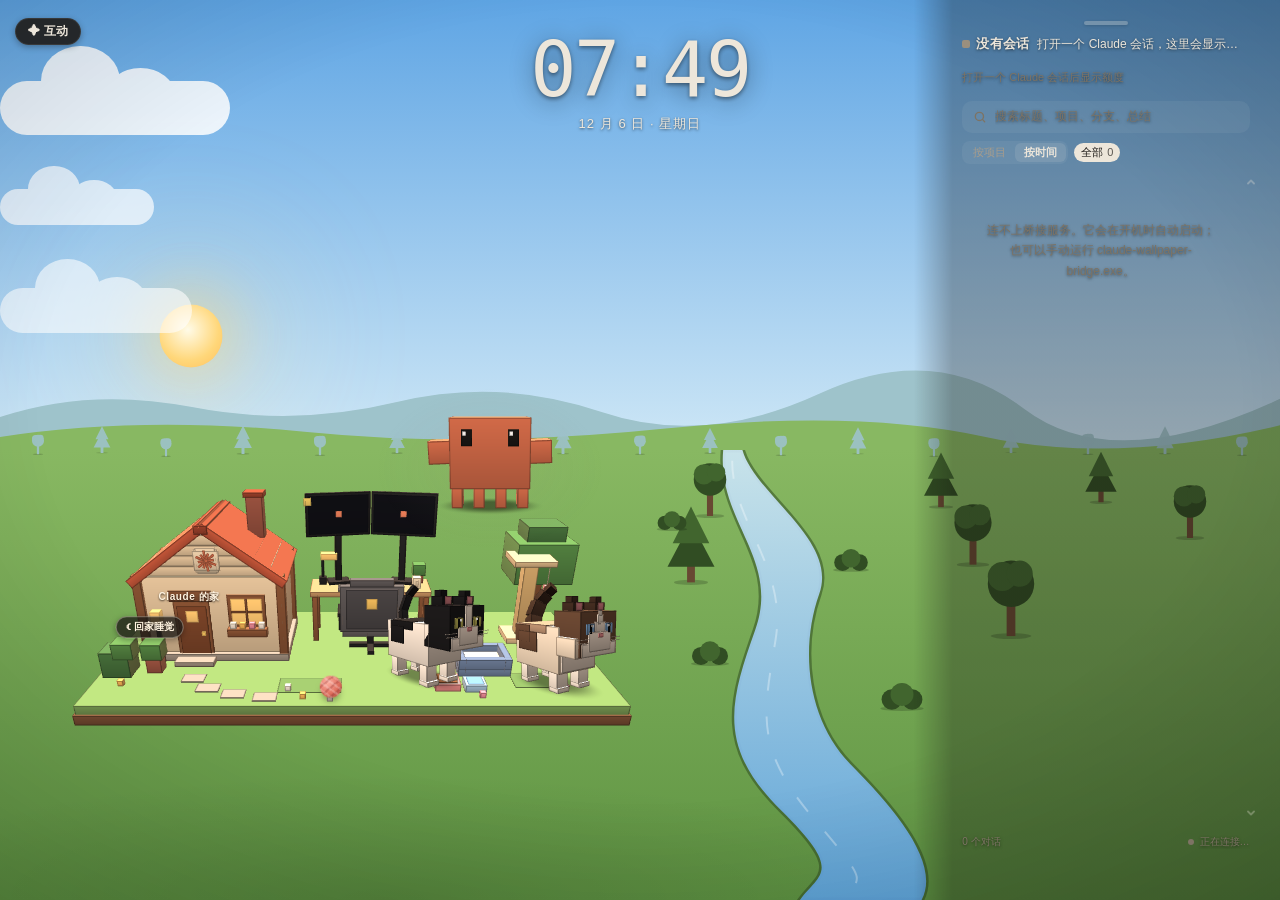
==== wallpaper/index.html @ cd29a833 "Wallpaper Engine Claude 伙伴：首次发布 壁纸、桥接服务和 Claude Code 插件。  Co-Authored-By: Claude Opus 5.5 <noreply@a" ====
<!doctype html>
<html lang="zh-CN">
<head>
<meta charset="utf-8">
<meta name="viewport" content="width=device-width,initial-scale=1">
<meta http-equiv="Content-Security-Policy" content="object-src 'none'; frame-src file: 'self' http://127.0.0.1:47321; child-src file: 'self' http://127.0.0.1:47321; base-uri 'none'; form-action 'none'; img-src data: blob: file: http://127.0.0.1:47321; font-src 'none'; media-src 'none'; connect-src http://127.0.0.1:47321">
<title>Claude 桌面伙伴</title>
<script src="bridge-token.js"></script>
<style>
:root {
  --bg: #12100e;
  --bg2: #1d1915;
  --panel: rgba(237, 230, 218, 0.045);
  --panel-hi: rgba(237, 230, 218, 0.08);
  --line: rgba(237, 230, 218, 0.09);
  --text: #ede6da;
  --muted: #9a8f7e;
  --dim: #645c51;
  --orange: #d97757;
  --green: #7bc67b;
  --blue: #6fa8dc;
  --gold: #f0b37e;
  --red: #e58a8a;
  --accent: var(--muted);
  --scale: 1;
  --petw: calc(min(15vw, 30vh) * var(--scale));
  --catw: calc(var(--petw) * 0.8);
  --side: clamp(300px, 24vw, 460px);
  --mono: "Cascadia Mono", "Consolas", monospace;
  /* 天色：由脚本按钟点改写 */
  --horizon: 50%;
  --sky1: #5fa5e4; --sky2: #cde7f6;
  --g1: #5f9443; --g2: #88b862;
  --hill: #9ec3cb; --cloud: #ffffff;
  --stars: 0; --vig: 0.2;
}
* { box-sizing: border-box; margin: 0; padding: 0; }
html, body { width: 100%; height: 100%; overflow: hidden; }
body {
  background: var(--bg);
  color: var(--text);
  font-family: "MiSans", "HarmonyOS Sans SC", "Microsoft YaHei UI", "Microsoft YaHei", "Segoe UI", sans-serif;
  user-select: none;
  cursor: default;
  -webkit-font-smoothing: antialiased;
}
button { font-family: inherit; }
/* 四周压暗一点，视线自然落到中间和侧栏 */
body::after {
  content: "";
  position: fixed; inset: 0;
  background: radial-gradient(ellipse 85% 80% at 50% 45%, transparent 55%, rgba(0, 0, 0, var(--vig)));
  pointer-events: none;
  z-index: 0;
}
.side { z-index: 1; }

/* 会话状态决定主色（状态面板的小方块、玩偶背后的光） */
body[data-phase="working"], body[data-phase="thinking"] { --accent: var(--orange); }
body[data-phase="asking"] { --accent: var(--gold); }
body[data-phase="done"], body[data-phase="greet"] { --accent: var(--green); }
body[data-phase="error"] { --accent: var(--red); }
body[data-phase="peeking"] { --accent: var(--blue); }

.paused *, .paused { animation-play-state: paused !important; }

/* ---- 玩偶活动的场地：整个屏幕（底部给任务栏留点位置），盖在右侧栏上面 ---- */
.field {
  position: absolute;
  left: 1vw; right: 1vw; top: 1.5vh; bottom: 6vh;
  pointer-events: none;
  z-index: 5;
}

/* 气泡、玩偶、背后的光一起走；位置只用 transform，交给 GPU 合成。
   只有玩偶身体那一块接鼠标，气泡和画布的空白处不挡住下面的卡片和按钮 */
/* 气泡浮在头顶、不占布局：台词长短不会把身子挤歪（坐椅子、走到某个点时位置才对得上） */
.buddy {
  position: absolute; left: 0; top: 0;
  width: var(--petw);
  will-change: transform;
  pointer-events: none;
}
.glow {
  position: absolute; left: 50%; top: 58%;
  width: 170%; height: 120%;
  transform: translate(-50%, -50%);
  background: radial-gradient(ellipse 50% 50% at 50% 50%, var(--accent), transparent 70%);
  opacity: 0.08;
  pointer-events: none;
  transition: opacity 0.6s;
  z-index: -1;
}
body[data-phase="asking"] .glow { animation: breathe 2.4s steps(6, end) infinite; }
@keyframes breathe { 0%, 100% { opacity: 0.08; } 50% { opacity: 0.22; } }
.buddy.visiting .glow { opacity: 0 !important; animation: none; }

.bubble {
  position: absolute;
  left: -40vw; right: -40vw; margin: 0 auto;
  width: max-content;
  bottom: 76%;
  z-index: 2;
  max-width: min(30vw, 560px);
  padding: 0.8vh 1.2vw;
  border: 1px solid rgba(237, 230, 218, 0.13);
  border-radius: 13px;
  background: linear-gradient(180deg, #332d28, #26221f);
  box-shadow: 0 6px 18px rgba(0, 0, 0, 0.38), inset 0 1px 0 rgba(255, 255, 255, 0.07);
  font-size: clamp(14px, 1.1vw, 24px);
  font-weight: 500;
  line-height: 1.45;
  text-align: center;
  white-space: nowrap;
  overflow: visible;
  text-overflow: ellipsis;
  transition: opacity 0.25s;
}
.bubble span { display: block; overflow: hidden; text-overflow: ellipsis; }
.bubble::after {
  content: "";
  position: absolute;
  left: 50%; bottom: -7px;
  width: 12px; height: 12px;
  margin-left: -6px;
  background: #26221f;
  border-right: 1px solid rgba(237, 230, 218, 0.13);
  border-bottom: 1px solid rgba(237, 230, 218, 0.13);
  transform: rotate(45deg);
}
.bubble.is-empty { opacity: 0; }
/* 坐在电脑前：气泡挪到右上方，不挡显示器，小尾巴指回它 */
body.at-desk .buddy > .bubble { left: calc(var(--petw) * 0.55); right: auto; margin: 0; bottom: 70%; }
body.at-desk .buddy > .bubble::after { left: 14%; }
/* 换台词时轻轻弹一下（一次性） */
.bubble.pop { animation: pop 0.24s ease-out; }
@keyframes pop { 0% { transform: scale(0.9); } 70% { transform: scale(1.03); } 100% { transform: scale(1); } }

.pet-wrap { position: relative; width: var(--petw); height: var(--petw); }
.pet { display: block; width: 100%; height: 100%; }
.pet img { width: 100%; height: 100%; object-fit: contain; }
/* 真正接鼠标的只有身体这一块 */
.hit {
  position: absolute; left: 23%; right: 23%; top: 30%; bottom: 14%;
  cursor: grab;
  pointer-events: auto;
}
.buddy.is-dragging .hit { cursor: grabbing; }
.fx {
  position: absolute;
  pointer-events: none;
  animation: floatUp 1.3s ease-out forwards;
}
.heart { width: 1.2vw; height: 1.2vw; min-width: 14px; min-height: 14px; }
.note { font-size: clamp(16px, 1.4vw, 28px); color: var(--gold); font-weight: 700; font-family: "Segoe UI Symbol", sans-serif; }
@keyframes floatUp { 0% { opacity: 0; transform: translate(0, 0) scale(0.6); } 20% { opacity: 1; } 100% { opacity: 0; transform: translate(1vw, -9vh) scale(1.1); } }
/* 晕的时候头顶转圈的小星星 */
.star {
  position: absolute; left: 44%; top: 30%;
  width: 0; height: 0;
  pointer-events: none;
  animation: orbit 1.6s linear forwards;
}
.star::before {
  content: "✦";
  position: absolute; left: 2.6vw; top: -0.8vw;
  font-size: clamp(14px, 1.2vw, 24px);
  color: var(--gold);
}
@keyframes orbit { 0% { transform: rotate(0) scaleY(0.4); opacity: 1; } 85% { opacity: 1; } 100% { transform: rotate(720deg) scaleY(0.4); opacity: 0; } }
/* 等你回复时头顶的问号、睡觉时的 Z */
.mark {
  position: absolute; left: 72%; top: 24%;
  font-size: clamp(28px, 2.6vw, 56px);
  text-shadow: 0 3px 10px rgba(0, 0, 0, 0.45);
  font-weight: 800;
  color: var(--gold);
  pointer-events: none;
  animation: markBob 1.2s steps(4, end) infinite alternate;
}
.mark.zz { color: var(--blue); font-size: clamp(16px, 1.4vw, 30px); }
@keyframes markBob { from { transform: translateY(0); } to { transform: translateY(-30%); } }

/* ---- 天空和草地：上半是天，下半是草地，中间一道远山 ---- */
.sky {
  position: fixed; inset: 0;
  z-index: 0;
  overflow: hidden;
  pointer-events: none;
  background: linear-gradient(180deg, var(--sky1) 0%, var(--sky2) var(--horizon));
}
.stars {
  position: absolute; left: 0; right: 0; top: 0; height: var(--horizon);
  opacity: var(--stars);
  background:
    radial-gradient(circle at 20% 30%, #fff 0.8px, transparent 1.6px) 0 0 / 137px 89px,
    radial-gradient(circle at 70% 60%, rgba(255, 255, 255, 0.8) 0.7px, transparent 1.4px) 0 0 / 211px 127px,
    radial-gradient(circle at 40% 80%, rgba(255, 244, 214, 0.9) 1px, transparent 1.9px) 0 0 / 293px 173px;
  -webkit-mask-image: linear-gradient(180deg, #000 40%, transparent);
  mask-image: linear-gradient(180deg, #000 40%, transparent);
}
.orb { position: absolute; left: 0; top: 0; width: 7vh; height: 7vh; border-radius: 50%; }
.orb[hidden] { display: none; }
.sun {
  background: radial-gradient(circle at 45% 40%, #fffbe8, #ffd77a 60%, #ffbf5a);
  box-shadow: 0 0 6vh 2vh rgba(255, 214, 120, 0.4), 0 0 16vh 6vh rgba(255, 230, 170, 0.22);
}
.moon {
  width: 5.5vh; height: 5.5vh;
  background: radial-gradient(circle at 40% 38%, #fbf8ee, #e4dfcc 70%);
  box-shadow: 0 0 5vh 1.5vh rgba(220, 225, 255, 0.18);
}
.moon::after {
  content: "";
  position: absolute; left: 22%; top: 30%;
  width: 22%; height: 22%;
  border-radius: 50%;
  background: rgba(170, 165, 150, 0.35);
  box-shadow: 1.6vh 1.2vh 0 -0.2vh rgba(170, 165, 150, 0.3);
}
/* 云：每秒挪两格的 steps 动画，慢慢飘过去 */
.cloud {
  position: absolute; left: 0;
  width: 18vw; height: 6vh;
  border-radius: 99px;
  background: var(--cloud);
  opacity: 0.85;
  animation: cloudDrift 480s steps(960) infinite;
  will-change: transform;
}
.cloud::before, .cloud::after {
  content: "";
  position: absolute;
  border-radius: 50%;
  background: inherit;
}
.cloud::before { left: 18%; bottom: 35%; width: 34%; height: 130%; }
.cloud::after { left: 46%; bottom: 25%; width: 30%; height: 100%; }
.cloud.c1 { top: 9%; }
.cloud.c2 { top: 21%; width: 12vw; height: 4vh; opacity: 0.7; animation-duration: 620s; animation-timing-function: steps(1240); animation-delay: -260s; }
.cloud.c3 { top: 32%; width: 15vw; height: 5vh; opacity: 0.6; animation-duration: 540s; animation-timing-function: steps(1080); animation-delay: -400s; }
@keyframes cloudDrift { from { transform: translateX(-22vw); } to { transform: translateX(104vw); } }
.hills { position: absolute; left: 0; width: 100%; top: calc(var(--horizon) - 9vh); height: 9.2vh; display: block; }
.hills .far { fill: var(--hill); }
.hills .near { fill: var(--g2); }
.ground {
  position: absolute; left: 0; right: 0; top: var(--horizon); bottom: 0;
  background:
    radial-gradient(ellipse 60% 40% at 30% 100%, rgba(0, 0, 0, 0.12), transparent 70%),
    linear-gradient(180deg, var(--g2), var(--g1));
}

/* 小河和树：都是静态的，只跟着天色换颜色 */
.river { position: absolute; left: 0; top: var(--horizon); width: 100%; height: calc(100% - var(--horizon)); display: block; }
.river .water { fill: url(#riverGrad); opacity: 0.92; }
.river .bank { fill: none; stroke: var(--tree2); stroke-width: 5; opacity: 0.55; vector-effect: non-scaling-stroke; }
.river .shine { fill: none; stroke: rgba(255, 255, 255, 0.32); stroke-width: 2; stroke-dasharray: 18 26; vector-effect: non-scaling-stroke; }
.trees { position: absolute; inset: 0; }
.tree { position: absolute; transform: translate(-50%, -100%); }
.tree svg { display: block; width: 100%; height: 100%; }
.tree .t1 { fill: var(--tree); }
.tree .t2 { fill: var(--tree2); }
.tree .tk { fill: var(--trunk); }
.tree.far .t1, .tree.far .t2 { fill: var(--hill); }
.tree.far .tk { fill: var(--hill); }
.tree.far { opacity: 0.9; }

/* ---- 小岛：左下角的静态场景，垫在玩偶下面 ---- */
.home {
  position: absolute;
  left: 1.5vw; bottom: 4vh;
  width: min(52vw, 110vh);
  aspect-ratio: 2 / 1.25;
  z-index: 2;
  pointer-events: none;
}
.home canvas { display: block; width: 100%; height: 100%; }
/* 电竞椅的椅背：单独一层盖在玩偶上面，坐上去时才显示 */
.home-front { z-index: 6; opacity: 0; transition: opacity 0.3s; }
body.at-desk .home-front { opacity: 1; }
.home-sign {
  position: absolute; left: 0; top: 0;
  font-size: clamp(10px, 0.72vw, 15px);
  font-weight: 700;
  letter-spacing: 0.06em;
  color: #fff3e0;
  text-shadow: 0 1px 2px rgba(0, 0, 0, 0.7);
  white-space: nowrap;
}
.home-zz {
  position: absolute; left: 0; top: 0;
  font-size: clamp(16px, 1.3vw, 28px);
  font-weight: 800;
  color: var(--blue);
  text-shadow: 0 2px 6px rgba(0, 0, 0, 0.5);
  animation: zz 1.6s steps(4, end) infinite alternate;
}
.home-zz[hidden] { display: none; }
/* 门口花盆旁的按钮：回家睡觉 / 叫醒 */
.home-btn {
  position: absolute; left: 0; top: 0;
  pointer-events: auto;
  padding: 2px 9px;
  border: 1px solid rgba(255, 243, 224, 0.35);
  border-radius: 99px;
  background: rgba(30, 27, 24, 0.78);
  color: #fff3e0;
  font: 600 clamp(10px, 0.62vw, 13px) / 1.6 "Microsoft YaHei UI", "Microsoft YaHei", sans-serif;
  white-space: nowrap;
  cursor: pointer;
  box-shadow: 0 2px 6px rgba(0, 0, 0, 0.35);
  transition: background 0.2s, border-color 0.2s;
}
.home-btn:hover { background: rgba(217, 119, 87, 0.85); border-color: rgba(255, 243, 224, 0.7); }
.home-btn.is-inside { background: rgba(70, 90, 140, 0.85); }
@keyframes zz { from { margin-top: 0; } to { margin-top: -1.2vh; } }
.no-home .home, .no-home .kitty, .no-home .yarn { display: none !important; }
.yarn.is-aiming { cursor: grabbing; }
/* 弹弓：橡皮筋、抛物线预览点、飞起来时地上的影子 */
.sling {
  position: absolute; left: 0; top: 0;
  height: 3px; margin-top: -1.5px;
  border-radius: 2px;
  background: linear-gradient(90deg, #7a4e33, #c98a5e);
  box-shadow: 0 1px 2px rgba(0, 0, 0, 0.4);
  transform-origin: 0 50%;
  pointer-events: none;
  display: none;
}
.aimdot {
  position: absolute; left: 0; top: 0;
  width: 7px; height: 7px; margin: -3.5px 0 0 -3.5px;
  border-radius: 50%;
  background: rgba(255, 243, 224, 0.95);
  box-shadow: 0 0 4px rgba(0, 0, 0, 0.5);
  pointer-events: none;
  display: none;
}
.yarn-shadow {
  position: absolute; left: 0; top: 0;
  width: clamp(22px, 1.6vw, 34px); height: clamp(8px, 0.6vw, 13px);
  border-radius: 50%;
  background: radial-gradient(ellipse, rgba(0, 0, 0, 0.45), transparent 70%);
  pointer-events: none;
  display: none;
}
/* 激光笔的小红点 */
.laser {
  position: absolute; left: -7px; top: -7px;
  width: 14px; height: 14px;
  border-radius: 50%;
  background: radial-gradient(circle, #fff 0 18%, #ff3b3b 40%, rgba(255, 30, 30, 0) 72%);
  box-shadow: 0 0 12px 4px rgba(255, 40, 40, 0.55);
  pointer-events: none;
}
.laser[hidden] { display: none; }
.no-home .home-front { display: block !important; opacity: 0 !important; }
/* 小 Claude 进屋了：整个人淡出，也不接鼠标 */
.buddy > * { transition: opacity 0.5s; }
.buddy.inside > * { opacity: 0 !important; }
.buddy.inside .hit { pointer-events: none; }

/* ---- 小猫 ---- */
.kitty {
  position: absolute; left: 0; top: 0;
  width: var(--catw);
  will-change: transform;
  pointer-events: none;
}
.kitty-wrap { position: relative; width: var(--catw); height: var(--catw); }
/* 棉花是布偶，比煤球大一圈 */
.khit {
  position: absolute; left: 15%; right: 15%; top: 32%; bottom: 16%;
  cursor: grab;
  pointer-events: auto;
}
.kbubble {
  font-size: clamp(12px, 0.9vw, 19px);
  bottom: 72%;
  padding: 0.5vh 0.8vw;
}

/* ---- 毛线球 ---- */
.yarn {
  position: absolute; left: 0; top: 0;
  width: clamp(22px, 1.6vw, 34px);
  aspect-ratio: 1;
  border-radius: 50%;
  background:
    repeating-linear-gradient(35deg, rgba(255, 255, 255, 0.22) 0 2px, transparent 2px 6px),
    repeating-linear-gradient(-40deg, rgba(120, 30, 30, 0.25) 0 2px, transparent 2px 7px),
    radial-gradient(circle at 35% 30%, #ffb2a4, #e0705f 55%, #9f4337);
  box-shadow: 0 6px 8px -4px rgba(0, 0, 0, 0.6);
  will-change: transform;
  pointer-events: auto;
  cursor: pointer;
}

/* ---- 界面规范：面板、文字、状态色都从这里取，不要在下面写死 ---- */
:root {
  --surface: rgba(30, 27, 24, 0.9);
  --surface-solid: #1f1c19;
  --surface-2: rgba(255, 245, 230, 0.035);
  --surface-head: rgba(30, 27, 24, 0.78);
  --hover: rgba(255, 245, 230, 0.06);
  --sel: rgba(255, 245, 230, 0.1);
  --line-soft: rgba(237, 230, 218, 0.06);
  --t1: #ede6da;
  --t2: #a89d8c;
  --t3: #7d7364;
  --st-run: #7bc67b;
  --st-wait: #f0b37e;
  --st-err: #e58a8a;
  --st-rev: #6fa8dc;
  --r-lg: 14px;
  --r-md: 10px;
  --r-sm: 6px;
  --fs-xs: clamp(10px, 0.56vw, 12px);
  --fs-s: clamp(11px, 0.62vw, 13px);
  --fs-m: clamp(12px, 0.68vw, 14px);
  --fs-l: clamp(13px, 0.76vw, 15px);
  --pad: clamp(10px, 0.62vw, 14px);
  --shadow: 0 10px 28px rgba(0, 0, 0, 0.32);
  --stage-scale: 1;
}

/* ---- 右侧栏：没有边框和卡片，整列是一层从左边淡入、铺到屏幕边的暗色，和歌词舞台是同一种做法 ---- */
.side {
  position: absolute;
  right: 0; top: 0; bottom: 0;
  width: calc(var(--side) + 4.6vw);
  padding: var(--side-top, 3.4vh) 1.6vw 5vh 3vw;
  display: flex;
  flex-direction: column;
  gap: 6px;
  min-height: 0;
}
.side::before {
  content: "";
  position: absolute; inset: 0;
  z-index: -1;
  background: linear-gradient(to right, transparent, rgba(16, 14, 12, 0.3) 3vw);
  pointer-events: none;
}
.side { text-shadow: 0 1px 3px rgba(0, 0, 0, 0.55); }
/* 拖这里调整右栏的高度：内容太少时不用抬头看 */
.side-grip {
  position: absolute; left: 3vw; right: 1.6vw;
  top: calc(var(--side-top, 3.4vh) - 16px);
  height: 16px;
  display: grid; place-items: center;
  cursor: ns-resize;
  z-index: 2;
}
.side-grip::before { content: ""; width: 44px; height: 4px; border-radius: 2px; background: var(--t1); opacity: 0.28; box-shadow: 0 1px 3px rgba(0, 0, 0, 0.5); transition: opacity 0.15s; }
.side-grip:hover::before, .side-grip.is-drag::before { opacity: 0.85; }
body.mirror .side { right: auto; left: 0; padding: var(--side-top, 3.4vh) 3vw 5vh 1.6vw; }
body.mirror .side::before { background: linear-gradient(to left, transparent, rgba(16, 14, 12, 0.3) 3vw); }
.clock { text-align: right; }
body.mirror .clock { text-align: left; }
.time { font-family: "Segoe UI Variable Display", "Segoe UI", var(--mono); font-size: clamp(46px, 4.8vw, 100px); font-weight: 200; line-height: 1; letter-spacing: -0.03em; font-variant-numeric: tabular-nums; text-shadow: 0 2px 4px rgba(0, 0, 0, 0.45), 0 4px 24px rgba(0, 0, 0, 0.4); }
.date { margin-top: 0.8vh; color: var(--text); font-size: var(--fs-l); letter-spacing: 0.08em; text-shadow: 0 1px 3px rgba(0, 0, 0, 0.6); }

.panel { padding: 4px var(--pad); flex: none; }

/* 当前状态：一条窄条 */
.now { position: relative; overflow: hidden; }
body[data-phase="working"] .now .dot, body[data-phase="thinking"] .now .dot, body[data-phase="asking"] .now .dot { animation: dotPulse 1.6s steps(8, end) infinite; }
@keyframes dotPulse { 0%, 100% { opacity: 1; } 50% { opacity: 0.25; } }
.now-line { display: flex; align-items: baseline; gap: 8px; min-width: 0; }
.now .phase { display: flex; align-items: center; gap: 6px; flex: none; font-size: var(--fs-l); font-weight: 700; letter-spacing: 0.02em; }
.now .phase .dot { width: 8px; height: 8px; border-radius: 2px; background: var(--accent); flex: none; }
.now .label { flex: 1; min-width: 0; font-size: var(--fs-m); color: var(--t1); white-space: nowrap; overflow: hidden; text-overflow: ellipsis; }
.now .meta { margin-top: 3px; font-size: var(--fs-xs); color: var(--t3); font-family: var(--mono); white-space: nowrap; overflow: hidden; text-overflow: ellipsis; }

/* 额度：一行两格 */
#quotaRows { display: flex; gap: 14px; }
.quota .empty { font-size: var(--fs-s); color: var(--t3); }
.quota-row { flex: 1; min-width: 0; }
.quota-top { display: flex; justify-content: space-between; gap: 8px; font-size: var(--fs-s); color: var(--t2); margin-bottom: 4px; white-space: nowrap; }
.quota-top b { font-family: var(--mono); font-weight: 600; color: var(--t1); }
.quota-bar { height: 4px; border-radius: 2px; background: rgba(237, 230, 218, 0.1); overflow: hidden; }
.quota-fill { height: 100%; width: 100%; background: linear-gradient(90deg, var(--orange), var(--gold)); border-radius: 2px; transform-origin: left; transition: transform 0.6s; }
.quota-fill.is-high { background: linear-gradient(90deg, var(--orange), var(--red)); }
.quota-reset { margin-top: 3px; font-size: var(--fs-xs); color: var(--t3); white-space: nowrap; overflow: hidden; text-overflow: ellipsis; }

/* ---- 会话管理 ---- */
.sessions { position: relative; flex: 1; min-height: 0; display: flex; flex-direction: column; padding: 0; overflow: hidden; }
.f-head { flex: none; padding: 6px var(--pad) 8px; display: flex; flex-direction: column; gap: 8px; }
.f-search {
  position: relative; display: flex; align-items: center; gap: 8px;
  height: 32px; padding: 0 8px 0 10px;
  border: 1px solid transparent; border-radius: var(--r-md);
  background: rgba(255, 245, 230, 0.05);
  cursor: text;
  transition: border-color 0.15s;
}
.f-search:hover { border-color: rgba(237, 230, 218, 0.2); }
.f-search.is-typing { border-color: var(--orange); }
.f-search svg { flex: none; color: var(--t3); }
.f-q { flex: 1; min-width: 0; font-size: var(--fs-m); color: var(--t1); white-space: nowrap; overflow: hidden; text-overflow: ellipsis; }
.f-q.is-empty { color: var(--t3); }
.f-clear { flex: none; width: 20px; height: 20px; border: 0; border-radius: 50%; background: var(--hover); color: var(--t2); cursor: pointer; font-size: 13px; line-height: 1; }
.f-clear:hover { background: var(--sel); color: var(--t1); }
.f-clear[hidden] { display: none; }
.f-bar { display: flex; align-items: center; gap: 6px; flex-wrap: wrap; }
.f-seg { display: inline-flex; flex: none; padding: 2px; border-radius: 8px; background: rgba(255, 245, 230, 0.05); }
.f-seg button { border: 0; background: none; color: var(--t2); padding: 2px 9px; border-radius: var(--r-sm); cursor: pointer; font-size: var(--fs-s); }
.f-seg button.on { background: var(--sel); color: var(--t1); font-weight: 600; }
.f-chips { display: flex; flex-wrap: wrap; gap: 2px; min-width: 0; }
.f-chip { display: inline-flex; align-items: center; gap: 4px; border: 0; background: none; color: var(--t2); font-size: var(--fs-s); padding: 2px 7px; border-radius: 99px; cursor: pointer; }
.f-chip:hover { background: var(--hover); }
.f-chip.on { background: var(--t1); color: var(--surface-solid); }
.f-chip .n { font-variant-numeric: tabular-nums; opacity: 0.7; }
.f-chip i { width: 6px; height: 6px; border-radius: 50%; display: inline-block; }

.f-body { position: relative; flex: 1; min-height: 0; }
.f-list { position: absolute; inset: 0; overflow-y: scroll; overflow-x: hidden; padding: 0 20px 10px var(--pad); scrollbar-width: none; overscroll-behavior: contain; will-change: scroll-position; contain: strict; }
.f-list::-webkit-scrollbar { display: none; }
/* 滚动条自己画：Wallpaper Engine 不一定转发滚轮，拖它或点轨道也能翻 */
.f-scroll { position: absolute; right: 2px; top: 0; bottom: 6px; width: 14px; display: flex; flex-direction: column; gap: 2px; }
.f-step { flex: none; height: 20px; display: grid; place-items: center; padding: 0; border: 0; border-radius: 5px; background: var(--hover); color: var(--t1); cursor: pointer; }
.f-step:hover { background: var(--sel); }
.f-step:disabled { opacity: 0.3; cursor: default; background: none; }
.f-step svg { width: 12px; height: 12px; }
.f-track { position: relative; flex: 1; min-height: 0; cursor: pointer; }
.f-track[hidden] { visibility: hidden; display: block; }
.f-thumb { position: absolute; left: 3px; right: 3px; top: 0; min-height: 30px; border-radius: 4px; background: rgba(237, 230, 218, 0.22); transition: background 0.15s; will-change: transform; }
.f-track:hover .f-thumb, .f-thumb.is-drag { background: rgba(237, 230, 218, 0.42); }

.f-card { content-visibility: auto; contain-intrinsic-size: auto 60px; margin-top: 10px; overflow: clip; }
.f-card:first-child { margin-top: 0; }
.f-chead { position: sticky; top: 0; z-index: 2; display: flex; align-items: center; gap: 8px; padding: 6px 10px; border-radius: var(--r-sm); background: var(--surface-head); }
.f-chead.toggle { cursor: pointer; }
.f-chead.toggle:hover { background: rgba(46, 42, 38, 0.85); }
.f-av { width: 20px; height: 20px; flex: none; display: grid; place-items: center; border-radius: 5px; font-size: var(--fs-s); font-weight: 700; line-height: 1; background: hsl(var(--h) 28% 26%); color: hsl(var(--h) 55% 78%); }
.f-av.neutral { background: var(--hover); color: var(--t2); }
.f-av.icon { background: none; color: var(--t2); }
.f-hmain { flex: 1; min-width: 0; display: flex; align-items: baseline; gap: 6px; }
.f-hname { font-size: var(--fs-m); font-weight: 700; white-space: nowrap; overflow: hidden; text-overflow: ellipsis; }
.f-hsub { flex: none; font-size: var(--fs-xs); color: var(--t3); }
.f-hn { flex: none; font-size: var(--fs-s); color: var(--t3); font-variant-numeric: tabular-nums; }
.f-hstats { flex: none; display: flex; gap: 8px; font-size: var(--fs-s); font-variant-numeric: tabular-nums; }
.f-hstats span { display: inline-flex; align-items: center; gap: 3px; }
.f-hstats i { width: 6px; height: 6px; border-radius: 50%; }
.f-htime { flex: none; min-width: 40px; text-align: right; font-size: var(--fs-s); color: var(--t3); font-variant-numeric: tabular-nums; }
.f-caret { width: 11px; height: 11px; flex: none; color: var(--t3); transition: transform 0.15s; }
.f-card.closed .f-caret { transform: rotate(-90deg); }
.f-add { width: 22px; height: 22px; flex: none; margin: -2px -2px -2px 0; display: grid; place-items: center; padding: 0; border: 0; border-radius: var(--r-sm); background: none; color: var(--t3); cursor: pointer; }
.f-add:hover { background: rgba(217, 119, 87, 0.2); color: var(--orange); }

.f-row { position: relative; display: flex; gap: 9px; padding: 7px 10px; border-radius: var(--r-sm); cursor: pointer; }
.f-chead + .f-row { border-top: 0; }
.f-row:hover { background: var(--hover); }
.f-row.sel { background: var(--sel); }
.f-row.is-opening { background: rgba(217, 119, 87, 0.2); }
.f-dot { width: 8px; height: 8px; margin-top: 5px; flex: none; border-radius: 50%; box-shadow: inset 0 0 0 1.5px var(--line); }
.s-running .f-dot { background: var(--st-run); box-shadow: none; animation: fPulse 1.8s infinite; }
.s-waiting .f-dot { background: var(--st-wait); box-shadow: none; }
.s-error .f-dot { background: var(--st-err); box-shadow: none; }
.s-review .f-dot { background: var(--st-rev); box-shadow: none; }
@keyframes fPulse { 0% { box-shadow: 0 0 0 0 rgba(123, 198, 123, 0.5); } 70% { box-shadow: 0 0 0 6px transparent; } 100% { box-shadow: 0 0 0 0 transparent; } }
.f-rbody { flex: 1; min-width: 0; }
.f-l1 { display: flex; align-items: baseline; gap: 8px; }
.f-title { flex: 1; min-width: 0; font-size: var(--fs-l); font-weight: 600; white-space: nowrap; overflow: hidden; text-overflow: ellipsis; }
.s-idle .f-title, .s-archived .f-title { font-weight: 500; }
.s-archived .f-title { color: var(--t2); }
.f-time { flex: none; font-size: var(--fs-s); color: var(--t3); font-variant-numeric: tabular-nums; }
.f-l2 { display: flex; align-items: center; gap: 6px; margin-top: 2px; min-width: 0; font-size: var(--fs-s); }
.f-tag { flex: none; max-width: 48%; padding: 0 6px; border-radius: 4px; line-height: 17px; font-weight: 600; white-space: nowrap; overflow: hidden; text-overflow: ellipsis; background: hsl(var(--h) 28% 26%); color: hsl(var(--h) 55% 78%); }
.f-tag.neutral { background: var(--hover); color: var(--t2); font-weight: 500; }
.f-br { min-width: 0; font-family: var(--mono); font-size: var(--fs-xs); color: var(--t3); white-space: nowrap; overflow: hidden; text-overflow: ellipsis; }
.f-badge { flex: none; padding: 0 6px; border-radius: 4px; line-height: 17px; font-size: var(--fs-s); font-weight: 600; }
.b-running { color: var(--st-run); background: rgba(123, 198, 123, 0.14); }
.b-waiting { color: var(--st-wait); background: rgba(240, 179, 126, 0.15); }
.b-error { color: var(--st-err); background: rgba(229, 138, 138, 0.15); }
.b-review { color: var(--st-rev); background: rgba(111, 168, 220, 0.15); }
.f-l3 { margin-top: 2px; font-size: var(--fs-s); color: var(--t2); white-space: nowrap; overflow: hidden; text-overflow: ellipsis; }
.f-active .f-l3 { white-space: normal; display: -webkit-box; -webkit-line-clamp: 2; -webkit-box-orient: vertical; }
.f-ask { margin-top: 4px; padding: 3px 8px; border-left: 2px solid var(--st-wait); border-radius: 0 var(--r-sm) var(--r-sm) 0; background: rgba(240, 179, 126, 0.08); color: var(--st-wait); font-size: var(--fs-s); display: -webkit-box; -webkit-line-clamp: 2; -webkit-box-orient: vertical; overflow: hidden; }
.f-ask.err { border-left-color: var(--st-err); background: rgba(229, 138, 138, 0.08); color: var(--st-err); }
.f-row mark { background: rgba(217, 119, 87, 0.35); color: inherit; border-radius: 2px; }
.f-acts { position: absolute; right: 6px; top: 4px; display: none; gap: 2px; padding: 1px; border-radius: var(--r-sm); background: var(--surface-solid); box-shadow: 0 0 0 1px var(--line); }
.f-row:hover .f-acts { display: flex; }
.f-row:hover .f-time { visibility: hidden; }
.f-acts button { width: 24px; height: 22px; display: grid; place-items: center; padding: 0; border: 0; border-radius: 5px; background: none; color: var(--t2); cursor: pointer; }
.f-acts button:hover { background: var(--hover); color: var(--t1); }
.f-acts button.ok:hover { color: var(--st-run); }
.f-pin { flex: none; align-self: center; display: flex; color: var(--orange); }
.f-kids { display: inline-flex; align-items: center; gap: 5px; margin-top: 4px; padding: 0 8px 0 6px; border: 1px solid var(--line); border-radius: 99px; background: none; color: var(--t2); font-size: var(--fs-s); cursor: pointer; }
.f-kids:hover { background: var(--hover); color: var(--t1); }
.f-kids .f-caret { transform: rotate(-90deg); }
.f-kids.open .f-caret { transform: none; }
.f-kids i { width: 6px; height: 6px; border-radius: 50%; }
.f-row.kid { padding: 5px 10px 5px 28px; border-top: 0; }
.f-row.kid::before { content: ""; position: absolute; left: 14px; top: 0; bottom: 0; border-left: 1.5px solid var(--line); }
.f-row.kid.last::before { bottom: 50%; }
.f-row.kid::after { content: ""; position: absolute; left: 14px; top: 50%; width: 8px; border-top: 1.5px solid var(--line); }
.f-row.kid .f-dot { width: 6px; height: 6px; margin-top: 6px; }
.f-row.kid .f-title { font-size: var(--fs-m); font-weight: 500; color: var(--t2); }
.f-more { display: block; width: 100%; padding: 6px 10px; border: 0; border-radius: var(--r-sm); background: none; color: var(--t2); font-size: var(--fs-s); text-align: left; cursor: pointer; }
.f-more:hover { background: var(--hover); color: var(--t1); }
.f-empty { padding: 48px 20px; text-align: center; color: var(--t3); font-size: var(--fs-m); line-height: 1.7; }
.f-foot { flex: none; display: flex; align-items: center; justify-content: space-between; gap: 8px; padding: 6px var(--pad); font-size: var(--fs-xs); color: var(--t3); }
.conn { display: flex; align-items: center; gap: 6px; min-width: 0; white-space: nowrap; overflow: hidden; text-overflow: ellipsis; }
.conn .led { width: 6px; height: 6px; border-radius: 50%; background: var(--t3); flex: none; }
.conn.is-on .led { background: var(--st-run); }
.conn.is-off .led { background: var(--st-err); }
.f-toast { position: absolute; left: 50%; bottom: 34px; max-width: 90%; padding: 7px 12px; border-radius: var(--r-md); background: var(--t1); color: var(--surface-solid); font-size: var(--fs-m); text-align: center; opacity: 0; transform: translate(-50%, 6px); transition: opacity 0.18s, transform 0.18s; pointer-events: none; box-shadow: var(--shadow); z-index: 5; }
.f-toast.show { opacity: 1; transform: translate(-50%, 0); }
.f-toast.has-act.show { pointer-events: auto; }
.f-toast button { margin-left: 10px; padding: 0; border: 0; background: none; color: #b5502f; font: inherit; font-weight: 700; cursor: pointer; }

/* ---- 歌词舞台：没有边框和底板，四周羽化进天空，看起来是壁纸自己的一层 ---- */
.stage {
  position: absolute;
  right: calc(var(--side) + 4.6vw);
  top: 16.5vh;
  width: calc(min(37vw, 130vh) * var(--stage-scale));
  aspect-ratio: 16 / 9;
  z-index: 1;
  pointer-events: none;
}
.stage[hidden] { display: none; }
.stage-host {
  position: absolute; inset: 0; overflow: hidden;
  -webkit-mask-image: linear-gradient(to right, transparent, #000 16%, #000 84%, transparent), linear-gradient(to bottom, transparent, #000 16%, #000 84%, transparent);
  -webkit-mask-composite: source-in;
  mask-image: linear-gradient(to right, transparent, #000 16%, #000 84%, transparent), linear-gradient(to bottom, transparent, #000 16%, #000 84%, transparent);
  mask-composite: intersect;
}
/* 垫一层很淡的暗光，白天的亮天空上歌词也看得清 */
.stage::before { content: ""; position: absolute; inset: 8% 4%; background: radial-gradient(ellipse closest-side, rgba(10, 9, 8, 0.2), rgba(10, 9, 8, 0.1) 60%, transparent); pointer-events: none; }
.stage-frame { display: block; width: 1920px; height: 1080px; border: 0; background: transparent; pointer-events: none; transform-origin: 0 0; }
/* 提示文字放在播放条上方，不压歌词 */
.stage-tip { position: absolute; left: 0; right: 0; bottom: 14%; padding: 0 20%; text-align: center; pointer-events: none; text-shadow: 0 1px 6px rgba(0, 0, 0, 0.8); }
.stage-tip .cur { font-size: var(--fs-s); color: var(--t1); line-height: 1.5; }
.stage-tip .tr { font-size: var(--fs-s); color: var(--t2); }
.stage-tip:not(.is-tip) { display: none; }
/* 播放条：浮在舞台下方的一根胶囊，和右栏用同一套面板样式 */
.stage-bar {
  position: absolute; left: 50%; bottom: 5%;
  width: min(72%, 760px);
  transform: translateX(-50%);
  display: flex; align-items: center; gap: 10px;
  padding: 6px 12px 6px 6px;
  border: 1px solid var(--line);
  border-radius: 99px;
  background: var(--surface);
  box-shadow: var(--shadow);
  pointer-events: auto;
  opacity: 0.82;
  transition: opacity 0.2s;
}
.stage-bar:hover { opacity: 1; }
.cover { position: relative; flex: none; width: 36px; height: 36px; display: grid; place-items: center; border-radius: 50%; overflow: hidden; background: var(--hover); color: var(--t3); font-size: 14px; }
.cover img { position: absolute; inset: 0; width: 100%; height: 100%; object-fit: cover; }
.cover img[hidden] { display: none; }
.minfo { flex: 0 1 28%; min-width: 0; }
.mtitle { font-size: var(--fs-m); font-weight: 600; line-height: 1.25; white-space: nowrap; overflow: hidden; text-overflow: ellipsis; }
.martist { font-size: var(--fs-xs); color: var(--t2); white-space: nowrap; overflow: hidden; text-overflow: ellipsis; }
.mprog-wrap { flex: 1; min-width: 40px; display: flex; align-items: center; gap: 8px; font-family: var(--mono); font-size: var(--fs-xs); color: var(--t2); font-variant-numeric: tabular-nums; }
.mprog { position: relative; flex: 1; min-width: 20px; height: 3px; border-radius: 2px; background: rgba(237, 230, 218, 0.14); cursor: pointer; transition: height 0.12s; }
/* 细条不好点：上下各多出一截可点的范围 */
.mprog::before { content: ""; position: absolute; left: 0; right: 0; top: -9px; bottom: -9px; }
.mprog:hover, .mprog.is-drag { height: 5px; }
.mprog i { display: block; height: 100%; border-radius: 2px; background: linear-gradient(90deg, var(--orange), var(--gold)); transform-origin: left; transform: scaleX(0); }
.mprog[hidden], .mtime[hidden] { visibility: hidden; }
.mtime { flex: none; }
.mctl { display: flex; align-items: center; gap: 2px; flex: none; }
.mctl button { width: 26px; height: 26px; display: grid; place-items: center; padding: 0; border: 0; border-radius: 50%; background: none; color: var(--t2); cursor: pointer; transition: transform 0.12s, color 0.2s, background 0.2s; }
.mctl button:hover { background: var(--hover); color: var(--t1); }
.mctl button.is-pressed { transform: scale(0.82); color: var(--gold); }
.mctl svg { width: 45%; height: 45%; fill: currentColor; }
.mctl .pp { background: var(--hover); color: var(--t1); }

/* 系统占用：时钟下面一行小字，每项一根细条；超过八成变红 */
.sys {
  display: flex; justify-content: flex-end; flex-wrap: wrap; gap: 0.3vh 0.9vw;
  margin-top: 0.9vh;
  font-family: var(--mono); font-size: var(--fs-s);
  color: var(--text);
  text-shadow: 0 1px 3px rgba(0, 0, 0, 0.6);
  font-variant-numeric: tabular-nums;
}
body.mirror .sys { justify-content: flex-start; }
.sys[hidden], .sitem[hidden] { display: none; }
.sitem { display: inline-flex; align-items: center; gap: 0.35vw; white-space: nowrap; }
.sitem b { font-weight: 600; color: var(--text); opacity: 0.8; }
.sitem em { font-style: normal; min-width: 3.2em; text-align: right; }
.sbar { display: block; width: clamp(28px, 2.2vw, 46px); height: 4px; border-radius: 2px; background: rgba(237, 230, 218, 0.16); overflow: hidden; box-shadow: 0 1px 2px rgba(0, 0, 0, 0.35); }
.sbar i { display: block; height: 100%; background: linear-gradient(90deg, var(--green), var(--gold)); transform-origin: left; transform: scaleX(0); transition: transform 0.6s; }
.sitem.is-high .sbar i { background: linear-gradient(90deg, var(--orange), var(--red)); }
.sitem.is-high em { color: var(--red); }
.hide-sys .sys { display: none !important; }
/* 时钟放到屏幕顶部正中（默认）：大号时间、日期和系统占用一起居中，右侧一列留给会话 */
body.clock-center .clock {
  position: fixed;
  top: 3.5vh; left: 50%;
  transform: translateX(-50%);
  text-align: center;
  z-index: 1;
  pointer-events: none;
}
body.clock-center .clock .time { font-size: clamp(56px, 6vw, 128px); }
body.clock-center .sys { justify-content: center; }
/* 左上角的互动菜单：平时只是一个小按钮，点开是一块深色小面板 */
.playmenu {
  position: fixed; left: 1.2vw; top: 2vh;
  z-index: 7;
  font-size: var(--fs-m);
}
.pm-toggle, .pm-group button {
  border: 1px solid var(--line);
  border-radius: 99px;
  background: var(--surface);
  color: var(--t1);
  font: inherit;
  cursor: pointer;
  box-shadow: 0 2px 6px rgba(0, 0, 0, 0.3);
  transition: background 0.15s, border-color 0.15s;
}
.pm-toggle { padding: 4px 12px; font-weight: 600; }
.playmenu.is-open .pm-toggle, .pm-toggle:hover { background: rgba(217, 119, 87, 0.85); border-color: rgba(255, 243, 224, 0.6); }
.pm-panel {
  margin-top: 8px;
  padding: var(--pad);
  width: clamp(220px, 15vw, 320px);
  border: 1px solid var(--line);
  border-radius: var(--r-lg);
  background: var(--surface);
  box-shadow: var(--shadow);
}
.pm-panel[hidden] { display: none; }
.pm-group { display: flex; flex-wrap: wrap; gap: 5px; }
.pm-group + .pm-group { margin-top: 10px; }
.pm-group b { width: 100%; font-weight: 600; color: var(--t2); font-size: var(--fs-s); letter-spacing: 0.06em; }
.pm-group button { padding: 3px 10px; }
.pm-group button:hover { background: rgba(217, 119, 87, 0.85); border-color: rgba(255, 243, 224, 0.6); }
.pm-group button:disabled { opacity: 0.35; cursor: default; background: var(--surface); }
.hide-cards .sessions, .hide-quota .quota, .hide-clock .clock, .hide-music .stage { display: none !important; }
</style>
</head>
<body data-phase="none" class="clock-center">
<div class="sky" aria-hidden="true">
  <div class="stars"></div>
  <div class="orb sun" id="sun" hidden></div>
  <div class="orb moon" id="moon" hidden></div>
  <div class="cloud c1"></div>
  <div class="cloud c2"></div>
  <div class="cloud c3"></div>
  <svg class="hills" viewBox="0 0 1000 100" preserveAspectRatio="none">
    <path class="far" d="M0 58 Q 70 22 150 46 T 310 40 T 470 52 T 640 30 T 800 48 T 1000 36 V100 H0 Z"/>
    <path class="near" d="M0 82 Q 110 56 240 76 T 520 72 T 770 82 T 1000 68 V100 H0 Z"/>
  </svg>
  <div class="ground"></div>
  <svg class="river" viewBox="0 0 1000 500" preserveAspectRatio="none">
    <defs>
      <linearGradient id="riverGrad" x1="0" y1="0" x2="0" y2="1">
        <stop offset="0" style="stop-color: var(--sky2)"/>
        <stop offset="1" style="stop-color: var(--sky1)"/>
      </linearGradient>
    </defs>
    <path class="bank" d="M 565 0 C 560 80, 610 120, 590 200 S 560 330, 610 400 S 640 470, 625 500 L 720 500 C 735 460, 700 400, 665 350 S 625 220, 640 160 S 590 50, 580 0 Z"/>
    <path class="water" d="M 565 0 C 560 80, 610 120, 590 200 S 560 330, 610 400 S 640 470, 625 500 L 720 500 C 735 460, 700 400, 665 350 S 625 220, 640 160 S 590 50, 580 0 Z"/>
    <path class="shine" d="M 572 12 C 572 80, 615 130, 606 210 S 588 330, 636 410 S 668 470, 662 500"/>
  </svg>
  <div class="trees" id="trees"></div>
</div>
<div class="home" id="home">
  <canvas id="homeCanvas"></canvas>
  <div class="home-sign" id="homeSign">Claude 的家</div>
  <div class="home-zz" id="homeZz" hidden>Zzz</div>
  <button class="home-btn" id="homeBtn" type="button" title="点一下：小 Claude 回屋睡觉；睡着时再点一下叫醒">☾ 回家睡觉</button>
</div>
<div class="home home-front" aria-hidden="true">
  <canvas id="chairCanvas"></canvas>
</div>
<div class="field" id="field">
  <div class="buddy" id="buddy">
    <div class="glow"></div>
    <div class="bubble is-empty" id="bubble"><span id="say"></span></div>
    <div class="pet-wrap" id="petWrap">
      <canvas class="pet" id="pet"></canvas>
      <div class="hit" id="petHit" title="点一下戳它 · 来回蹭摸摸它 · 按住拖走"></div>
    </div>
  </div>
  <div class="yarn" id="yarn" title="点一下踢球 · 按住拖着晃，猫会过来扑"></div>
  <div class="kitty" id="kitty">
    <div class="bubble kbubble is-empty" id="kbubble"><span id="ksay"></span></div>
    <div class="kitty-wrap" id="kittyWrap">
      <canvas class="pet" id="catCanvas"></canvas>
      <div class="khit" id="kittyHit" title="点一下 · 来回摸它 · 按住拎起来"></div>
    </div>
  </div>
  <div class="kitty kitty2" id="kitty2">
    <div class="bubble kbubble is-empty" id="k2bubble"><span id="k2say"></span></div>
    <div class="kitty-wrap" id="kitty2Wrap">
      <canvas class="pet" id="cat2Canvas"></canvas>
      <div class="khit" id="kitty2Hit" title="点一下 · 来回摸它 · 按住拎起来"></div>
    </div>
  </div>
</div>

<div class="playmenu" id="playMenu">
  <button class="pm-toggle" id="pmToggle" type="button" title="点开：自己挑一个互动">✦ 互动</button>
  <div class="pm-panel" id="pmPanel" hidden>
    <div class="pm-group">
      <b>小 Claude 和猫</b>
      <button type="button" data-act="laser" data-need="cat">激光笔逗猫</button>
      <button type="button" data-act="pet" data-need="cat">撸猫</button>
      <button type="button" data-act="chase" data-need="cat">猫扑小 Claude</button>
      <button type="button" data-act="ball" data-need="cat">踢球给猫</button>
      <button type="button" data-act="rub" data-need="cat">猫来蹭蹭</button>
    </div>
    <div class="pm-group">
      <b>两只猫</b>
      <button type="button" data-act="pchase" data-need="two">追来追去</button>
      <button type="button" data-act="boop" data-need="two">碰鼻子</button>
      <button type="button" data-act="groom" data-need="two">互相舔毛</button>
      <button type="button" data-act="cuddle" data-need="two">一起睡觉</button>
    </div>
    <div class="pm-group">
      <b>小 Claude</b>
      <button type="button" data-act="nap" data-need="home">回家睡觉</button>
      <button type="button" data-act="wave">打招呼</button>
      <button type="button" data-act="flip">后空翻</button>
      <button type="button" data-act="spin">转个圈</button>
    </div>
  </div>
</div>

<aside class="side">
  <div class="side-grip" id="sideGrip" title="上下拖动调整右栏的高度，双击恢复"></div>
  <div class="clock">
    <div class="time" id="time">--:--</div>
    <div class="date" id="date"></div>
    <div class="sys" id="sys" hidden>
      <span class="sitem" id="sysCpuItem"><b>CPU</b><i class="sbar"><i id="sysCpuBar"></i></i><em id="sysCpu">--</em></span>
      <span class="sitem" id="sysMemItem"><b>内存</b><i class="sbar"><i id="sysMemBar"></i></i><em id="sysMem">--</em></span>
      <span class="sitem" id="sysGpuItem" hidden><b>GPU</b><i class="sbar"><i id="sysGpuBar"></i></i><em id="sysGpu">--</em></span>
      <span class="sitem" id="sysVramItem" hidden><b>显存</b><i class="sbar"><i id="sysVramBar"></i></i><em id="sysVram">--</em></span>
    </div>
  </div>
  <section class="panel now" id="now">
    <div class="now-line">
      <div class="phase"><span class="dot"></span><span id="phase">…</span></div>
      <div class="label" id="label"></div>
    </div>
    <div class="meta" id="meta"></div>
  </section>
  <section class="panel quota" id="quota">
    <div id="quotaRows"></div>
    <small id="quotaAge" hidden></small>
  </section>
  <section class="panel sessions" id="finder">
    <div class="f-head">
      <div class="f-search" id="fSearch" title="点这里输入：支持中文输入法，上下键选择，回车打开">
        <svg width="14" height="14" viewBox="0 0 24 24" fill="none" stroke="currentColor" stroke-width="2.4" stroke-linecap="round"><circle cx="11" cy="11" r="7"/><path d="m20 20-3.5-3.5"/></svg>
        <span class="f-q is-empty" id="fQ"></span>
        <button class="f-clear" id="fClear" type="button" title="清空搜索" hidden>×</button>
      </div>
      <div class="f-bar">
        <div class="f-seg" id="fViews">
          <button type="button" data-v="project">按项目</button>
          <button type="button" data-v="recent">按时间</button>
        </div>
        <div class="f-chips" id="fChips"></div>
      </div>
    </div>
    <div class="f-body">
      <div class="f-list" id="fList"></div>
      <div class="f-scroll">
        <button class="f-step" id="fUp" type="button" title="向上翻（按住连续翻）"><svg viewBox="0 0 12 12"><path d="M3 7.5 6 4.5 9 7.5" fill="none" stroke="currentColor" stroke-width="1.8" stroke-linecap="round" stroke-linejoin="round"/></svg></button>
        <div class="f-track" id="fTrack"><i class="f-thumb" id="fThumb"></i></div>
        <button class="f-step" id="fDown" type="button" title="向下翻（按住连续翻）"><svg viewBox="0 0 12 12"><path d="M3 4.5 6 7.5 9 4.5" fill="none" stroke="currentColor" stroke-width="1.8" stroke-linecap="round" stroke-linejoin="round"/></svg></button>
      </div>
    </div>
    <div class="f-foot">
      <span id="fCount"></span>
      <div class="conn" id="conn"><span class="led"></span><span id="connText">正在连接…</span></div>
    </div>
    <div class="f-toast" id="fToast"></div>
  </section>
</aside>

<section class="stage music" id="music" hidden>
  <div class="stage-host" id="stageHost"></div>
  <div class="stage-tip lyric is-tip" id="lyric">
    <div class="cur" id="lyricCur"></div>
    <div class="tr" id="lyricTr"></div>
  </div>
  <div class="stage-bar">
    <div class="cover"><span>♪</span><img id="cover" alt="" hidden></div>
    <div class="minfo">
      <div class="mtitle" id="mtitle"></div>
      <div class="martist" id="martist"></div>
    </div>
    <div class="mprog-wrap">
      <span class="mtime" id="mtime" hidden><span id="mpos">0:00</span></span>
      <div class="mprog" id="mprog" hidden><i id="mprogFill"></i></div>
      <span id="mdur">--:--</span>
    </div>
    <div class="mctl">
      <button data-key="prev" title="上一首"><svg viewBox="0 0 16 16"><path d="M3 2h2v12H3zM14 2v12L6 8z"/></svg></button>
      <button data-key="playpause" class="pp" title="播放 / 暂停"><svg viewBox="0 0 16 16" id="ppIcon"><path d="M4 2l10 6-10 6z"/></svg></button>
      <button data-key="next" title="下一首"><svg viewBox="0 0 16 16"><path d="M11 2h2v12h-2zM2 2v12l8-6z"/></svg></button>
    </div>
  </div>
</section>

<script src="voxel.js"></script>
<script>
(() => {
  'use strict'

  const BRIDGE = 'http://127.0.0.1:47321'
  const POLL_MS = 1500
  const MAX_BACKOFF_MS = 10000
  const MAX_CARDS = 6
  // 你多久没动鼠标、又没在放歌，玩偶才会去睡觉
  const SLEEP_AFTER_MS = 10 * 60000

  // 卡片上的小玩偶、没有 WebGL 时的替补图（和 desktop-feel mod 里的同一套画法）
  const SLEEPY_SVG = "<svg xmlns=\"http://www.w3.org/2000/svg\" viewBox=\"0 0 20 12\" shape-rendering=\"crispEdges\"><style>\n* { transform-box: fill-box; }\n.eye { transform-origin: center; animation: blink 4s infinite; }\n.armL { transform-origin: 100% 50%; } .armR { transform-origin: 0% 50%; }\n@keyframes blink { 0%, 92%, 100% { transform: scaleY(1); } 95% { transform: scaleY(0.1); } }\n@keyframes bob { 0%, 100% { transform: translateY(0); } 50% { transform: translateY(-0.5px); } }\n@keyframes idle { 0%, 100% { transform: translateY(0); } 25% { transform: translateY(-0.5px); } 50% { transform: translateY(0); }\n  78% { transform: translateY(0); } 80% { transform: translateY(-1.6px); } 83% { transform: translateY(0); } }\n@keyframes glance { 0%, 60%, 100% { transform: translateX(0); } 65%, 72% { transform: translateX(-0.6px); } 76%, 84% { transform: translateX(0.6px); } }\n@keyframes look { 0%, 100% { transform: translateX(0); } 25% { transform: translateX(-0.6px); } 75% { transform: translateX(0.6px); } }\n@keyframes scan { 0%, 100% { transform: translate(-0.5px, 0.4px); } 50% { transform: translate(0.5px, 0.4px); } }\n@keyframes stepA { 0%, 100% { transform: translateY(0); } 50% { transform: translateY(-0.8px); } }\n@keyframes jump { 0%, 60%, 100% { transform: translateY(0); } 25% { transform: translateY(-2.5px); } }\n@keyframes shake { 0%, 100% { transform: translateX(0); } 25% { transform: translateX(-0.5px); } 75% { transform: translateX(0.5px); } }\n@keyframes wave { from { transform: rotate(10deg); } to { transform: rotate(-60deg); } }\n@keyframes scribble { 0%, 100% { transform: translate(0, 0); } 25% { transform: translate(0.6px, -0.3px); } 50% { transform: translate(1.2px, 0); } 75% { transform: translate(0.6px, 0.3px); } }\n@keyframes grow { 0% { transform: scaleX(0); } 80%, 100% { transform: scaleX(1); } }\n@keyframes pulse { 0%, 100% { opacity: 0.15; } 50% { opacity: 1; } }\n@keyframes blinkOn { 0%, 49% { opacity: 1; } 50%, 100% { opacity: 0; } }\n@keyframes sweep { 0%, 100% { transform: translateX(-1.5px); } 50% { transform: translateX(0.6px); } }\n@keyframes twinkle { 0%, 100% { opacity: 0; transform: scale(0.4); } 50% { opacity: 1; transform: scale(1); } }\n@keyframes drift { 0% { opacity: 0; transform: translate(0, 1px); } 30% { opacity: 1; } 100% { opacity: 0; transform: translate(1.5px, -3px); } }\n@keyframes drip { 0% { opacity: 0; transform: translateY(0); } 20% { opacity: 1; } 100% { opacity: 0; transform: translateY(3px); } }\n@keyframes fall { 0% { opacity: 0; transform: translateY(0) rotate(0); } 10% { opacity: 1; } 100% { opacity: 0; transform: translateY(13px) rotate(180deg); } }\n@keyframes peek { 0%, 100% { transform: translate(0.6px, 0.4px) rotate(7deg); } 50% { transform: translate(0.8px, 0.6px) rotate(9deg); } }\n@keyframes shrug { 0%, 100% { transform: translateY(0); } 30%, 60% { transform: translateY(-0.8px); } }\n.txt { animation: pulse 1.6s infinite; } .t2 { animation-delay: 0.4s; } .t3 { animation-delay: 0.8s; } .t4 { animation-delay: 1.2s; }\n.dot { animation: pulse 1.2s infinite; } .d1 { animation-delay: 0.2s; } .d2 { animation-delay: 0.4s; }\n.spark { transform-origin: center; animation: twinkle 0.9s infinite; } .s2 { animation-delay: 0.3s; } .s3 { animation-delay: 0.6s; }\n.z { animation: drift 3s infinite; } .z2 { animation-delay: 1.5s; }\n.tear { animation: drip 1.4s infinite; } .sweat { animation: drip 2.2s infinite; }\n.conf { transform-origin: center; animation: fall 1.8s linear infinite; }\n.c1 { animation-delay: 0.3s; } .c2 { animation-delay: 0.9s; } .c3 { animation-delay: 0.5s; } .c4 { animation-delay: 1.2s; } .c5 { animation-delay: 0.7s; }\n.body { animation: bob 3.2s ease-in-out infinite; }</style><g class=\"all\"><g class=\"body\"><g fill=\"#D97757\"><rect x=\"4\" y=\"3\" width=\"7\" height=\"6\"/><rect class=\"armL\" x=\"2\" y=\"5\" width=\"2\" height=\"2\"/><rect class=\"armR\" x=\"11\" y=\"5\" width=\"2\" height=\"2\"/><rect x=\"4\" y=\"9\" width=\"1\" height=\"2\"/><rect x=\"8\" y=\"9\" width=\"1\" height=\"2\"/><rect x=\"6\" y=\"9\" width=\"1\" height=\"2\"/><rect x=\"10\" y=\"9\" width=\"1\" height=\"2\"/></g><g class=\"eyes\" fill=\"#1F1E1D\"><rect x=\"5\" y=\"4.4\" width=\"1\" height=\"0.3\"/><rect x=\"9\" y=\"4.4\" width=\"1\" height=\"0.3\"/></g></g></g><text class=\"z\" x=\"13\" y=\"3.5\" fill=\"#D97757\" font-family=\"monospace\" font-weight=\"bold\" font-size=\"3\">z</text><text class=\"z z2\" x=\"14.5\" y=\"3\" fill=\"#D97757\" font-family=\"monospace\" font-weight=\"bold\" font-size=\"2.4\">z</text></svg>"
  const IDLE_SVG = "<svg xmlns=\"http://www.w3.org/2000/svg\" viewBox=\"0 0 20 12\" shape-rendering=\"crispEdges\"><style>\n* { transform-box: fill-box; }\n.eye { transform-origin: center; animation: blink 4s infinite; }\n.armL { transform-origin: 100% 50%; } .armR { transform-origin: 0% 50%; }\n@keyframes blink { 0%, 92%, 100% { transform: scaleY(1); } 95% { transform: scaleY(0.1); } }\n@keyframes bob { 0%, 100% { transform: translateY(0); } 50% { transform: translateY(-0.5px); } }\n@keyframes idle { 0%, 100% { transform: translateY(0); } 25% { transform: translateY(-0.5px); } 50% { transform: translateY(0); }\n  78% { transform: translateY(0); } 80% { transform: translateY(-1.6px); } 83% { transform: translateY(0); } }\n@keyframes glance { 0%, 60%, 100% { transform: translateX(0); } 65%, 72% { transform: translateX(-0.6px); } 76%, 84% { transform: translateX(0.6px); } }\n@keyframes look { 0%, 100% { transform: translateX(0); } 25% { transform: translateX(-0.6px); } 75% { transform: translateX(0.6px); } }\n@keyframes scan { 0%, 100% { transform: translate(-0.5px, 0.4px); } 50% { transform: translate(0.5px, 0.4px); } }\n@keyframes stepA { 0%, 100% { transform: translateY(0); } 50% { transform: translateY(-0.8px); } }\n@keyframes jump { 0%, 60%, 100% { transform: translateY(0); } 25% { transform: translateY(-2.5px); } }\n@keyframes shake { 0%, 100% { transform: translateX(0); } 25% { transform: translateX(-0.5px); } 75% { transform: translateX(0.5px); } }\n@keyframes wave { from { transform: rotate(10deg); } to { transform: rotate(-60deg); } }\n@keyframes scribble { 0%, 100% { transform: translate(0, 0); } 25% { transform: translate(0.6px, -0.3px); } 50% { transform: translate(1.2px, 0); } 75% { transform: translate(0.6px, 0.3px); } }\n@keyframes grow { 0% { transform: scaleX(0); } 80%, 100% { transform: scaleX(1); } }\n@keyframes pulse { 0%, 100% { opacity: 0.15; } 50% { opacity: 1; } }\n@keyframes blinkOn { 0%, 49% { opacity: 1; } 50%, 100% { opacity: 0; } }\n@keyframes sweep { 0%, 100% { transform: translateX(-1.5px); } 50% { transform: translateX(0.6px); } }\n@keyframes twinkle { 0%, 100% { opacity: 0; transform: scale(0.4); } 50% { opacity: 1; transform: scale(1); } }\n@keyframes drift { 0% { opacity: 0; transform: translate(0, 1px); } 30% { opacity: 1; } 100% { opacity: 0; transform: translate(1.5px, -3px); } }\n@keyframes drip { 0% { opacity: 0; transform: translateY(0); } 20% { opacity: 1; } 100% { opacity: 0; transform: translateY(3px); } }\n@keyframes fall { 0% { opacity: 0; transform: translateY(0) rotate(0); } 10% { opacity: 1; } 100% { opacity: 0; transform: translateY(13px) rotate(180deg); } }\n@keyframes peek { 0%, 100% { transform: translate(0.6px, 0.4px) rotate(7deg); } 50% { transform: translate(0.8px, 0.6px) rotate(9deg); } }\n@keyframes shrug { 0%, 100% { transform: translateY(0); } 30%, 60% { transform: translateY(-0.8px); } }\n.txt { animation: pulse 1.6s infinite; } .t2 { animation-delay: 0.4s; } .t3 { animation-delay: 0.8s; } .t4 { animation-delay: 1.2s; }\n.dot { animation: pulse 1.2s infinite; } .d1 { animation-delay: 0.2s; } .d2 { animation-delay: 0.4s; }\n.spark { transform-origin: center; animation: twinkle 0.9s infinite; } .s2 { animation-delay: 0.3s; } .s3 { animation-delay: 0.6s; }\n.z { animation: drift 3s infinite; } .z2 { animation-delay: 1.5s; }\n.tear { animation: drip 1.4s infinite; } .sweat { animation: drip 2.2s infinite; }\n.conf { transform-origin: center; animation: fall 1.8s linear infinite; }\n.c1 { animation-delay: 0.3s; } .c2 { animation-delay: 0.9s; } .c3 { animation-delay: 0.5s; } .c4 { animation-delay: 1.2s; } .c5 { animation-delay: 0.7s; }\n.body { animation: idle 9s ease-in-out infinite; } .eyes { animation: glance 13s infinite; }</style><g class=\"all\"><g class=\"body\"><g fill=\"#D97757\"><rect x=\"4\" y=\"3\" width=\"7\" height=\"6\"/><rect class=\"armL\" x=\"2\" y=\"5\" width=\"2\" height=\"2\"/><rect class=\"armR\" x=\"11\" y=\"5\" width=\"2\" height=\"2\"/><rect x=\"4\" y=\"9\" width=\"1\" height=\"2\"/><rect x=\"8\" y=\"9\" width=\"1\" height=\"2\"/><rect x=\"6\" y=\"9\" width=\"1\" height=\"2\"/><rect x=\"10\" y=\"9\" width=\"1\" height=\"2\"/></g><g class=\"eyes\" fill=\"#1F1E1D\"><rect class=\"eye\" x=\"5\" y=\"4\" width=\"1\" height=\"1\"/><rect class=\"eye\" x=\"9\" y=\"4\" width=\"1\" height=\"1\"/></g></g></g></svg>"

  const PHASE_TEXT = {
    greet: '打招呼', idle: '等你吩咐', sleepy: '等你吩咐', peeking: '看你打字',
    thinking: '思考中', working: '干活中', asking: '等你回复', done: '完成了',
    stopped: '已停下', error: '出错了',
  }
  // 舞台上放谁：越要紧越靠前，同级看谁最近有动静
  const PRIORITY = { asking: 6, working: 5, thinking: 4, error: 3, done: 2, greet: 1, peeking: 1, stopped: 1, idle: 0, sleepy: 0 }
  const BUSY = new Set(['thinking', 'working', 'asking'])
  // 这些会话状态，玩偶会换成对应的姿势；其余时候（空闲、没会话）玩偶按自己的心情来
  const SESSION_POSES = new Set(['thinking', 'working', 'asking', 'done', 'error', 'stopped'])
  const LIMIT_NAME = { five_hour: '5 小时额度', seven_day: '每周额度', spend_limit: '花费上限' }

  const $ = id => document.getElementById(id)
  const el = (tag, cls, text) => {
    const n = document.createElement(tag)
    if (cls) n.className = cls
    if (text !== undefined) n.textContent = text
    return n
  }
  const rand = (a, b) => a + Math.random() * (b - a)
  const pick = list => list[Math.floor(Math.random() * list.length)]
  const store = {
    get(k) { try { return JSON.parse(localStorage.getItem(k) || 'null') } catch (err) { return null } },
    set(k, v) { try { localStorage.setItem(k, JSON.stringify(v)) } catch (err) {} },
  }

  // 卡片上的小玩偶用 <img> 显示静态图：互不干扰，也不会执行任何东西
  const svgUrl = svg => 'data:image/svg+xml;charset=utf-8,' + encodeURIComponent(svg)
  const stillSvg = svg => svg.replace(/<style>[\s\S]*?<\/style>/, '')

  let sessions = []
  let isOnline = null
  let pinnedId = ''
  let mainId = ''
  let mainPhase = 'none'
  let version = 0
  let pollTimer = 0
  let pollCtl = null
  let failures = 0
  let isWePaused = false
  let isPaused = false
  let elapsedTimer = 0
  // 鼠标互动时玩偶临时说的话
  let localUntil = 0
  let localLine = ''
  // 玩偶自己的心情：醒着 / 睡着；happyUntil 期间眯眼笑
  let isAsleep = false
  let happyUntil = 0
  let lastActivity = Date.now()
  const opts = { roam: true, dance: true, dj: true, home: true }
  const isDemo = /[?&]demo\b/.test(location.search)

  // ---- 取数据：同一时间只有一个请求；暂停时取消在途请求，旧回复不会覆盖新数据 ----

  async function poll() {
    pollTimer = 0
    if (isPaused || isDemo || pollCtl) return
    const ctl = new AbortController()
    pollCtl = ctl
    const t = setTimeout(() => ctl.abort(), 2500)
    let ok = false
    let data = null
    try {
      const res = await fetch(BRIDGE + '/state?v=' + version, { cache: 'no-store', signal: ctl.signal })
      if (res.status === 200) data = await res.json()
      ok = res.status === 200 || res.status === 204
    } catch (err) {}
    clearTimeout(t)
    // 期间被暂停取消了：这条回复作废，由恢复时的新请求接手
    if (pollCtl !== ctl) return
    pollCtl = null

    if (ok) {
      failures = 0
      const wasOffline = isOnline !== true
      setOnline(true)
      if (data) {
        version = data.v
        sessions = Array.isArray(data.sessions) ? data.sessions.map(normSession).filter(Boolean) : []
        safeRender()
      } else if (wasOffline) safeRender()
    } else {
      failures++
      version = 0
      if (failures >= 2 && isOnline !== false) {
        sessions = []
        setOnline(false)
        safeRender()
      }
    }
    schedule(failures ? Math.min(MAX_BACKOFF_MS, 1000 * 2 ** failures) : POLL_MS)
  }

  // 每个字段按预期类型取值，类型不对就用空值，渲染不会因为一条坏数据出错
  function normSession(s) {
    if (!s || typeof s !== 'object' || typeof s.id !== 'string') return null
    const str = v => (typeof v === 'string' ? v : '')
    const num = v => (typeof v === 'number' && isFinite(v) ? v : null)
    const limits = Array.isArray(s.limits)
      ? s.limits.filter(l => l && typeof l === 'object').map(l => ({ kind: str(l.kind), percent: num(l.percent) || 0, resetsAt: str(l.resetsAt) || null }))
      : []
    return {
      id: s.id,
      title: cleanTitle(str(s.title)),
      desktopTitle: cleanTitle(str(s.desktopTitle)),
      desktopSession: s.desktopSession === true,
      project: str(s.project),
      cwd: str(s.cwd),
      surface: str(s.surface),
      phase: PHASE_TEXT[s.phase] ? s.phase : 'idle',
      action: str(s.action),
      label: str(s.label),
      line: str(s.line),
      isBig: s.isBig === true,
      since: num(s.since) || 0,
      turnSince: num(s.turnSince) || 0,
      model: str(s.model),
      cost: num(s.cost),
      isSubscription: s.isSubscription === true,
      percent: num(s.percent),
      limits,
      svg: str(s.svg),
    }
  }

  // 自动生成的文字（上下文压缩后的续接说明、中断提示）不当标题
  const AUTO_TITLE = /^(This session is being continued|Caveat:|\[Request interrupted)/i
  const cleanTitle = t => AUTO_TITLE.test(t.trim()) ? '' : t

  function safeRender() {
    try { render() } catch (err) { console.error(err) }
  }

  function schedule(ms) {
    if (pollTimer || pollCtl || isPaused || isDemo) return
    pollTimer = setTimeout(poll, ms)
  }

  function cancelPoll() {
    clearTimeout(pollTimer)
    pollTimer = 0
    if (pollCtl) {
      pollCtl.abort()
      pollCtl = null
    }
  }

  function send(path, body) {
    if (isDemo) return
    // 纯文本正文：浏览器不用先发预检请求
    fetch(BRIDGE + path, { method: 'POST', body: body || '' }).catch(() => {})
  }

  function setOnline(value) {
    if (isOnline === value) return
    isOnline = value
    const conn = $('conn')
    conn.classList.toggle('is-on', value)
    conn.classList.toggle('is-off', !value)
  }

  // ---- 画面 ----

  const rank = s => (PRIORITY[s.phase] ?? 0) * 1e15 + (Number(s.since) || 0)
  const sorted = () => [...sessions].sort((a, b) => rank(b) - rank(a))

  function pickMain(list) {
    if (pinnedId) {
      const pinned = list.find(s => s.id === pinnedId)
      // 别的会话在等你回复时，固定也让位
      if (pinned && !(list[0].phase === 'asking' && pinned.phase !== 'asking')) return pinned
      if (!pinned) pinnedId = ''
    }
    return list[0]
  }

  function render() {
    const list = sorted()
    const main = list.length ? pickMain(list) : null
    mainId = main ? main.id : ''
    const phase = main ? main.phase : 'none'
    if (phase !== mainPhase) {
      const before = mainPhase
      mainPhase = phase
      onPhaseChange(before, phase)
    }
    document.body.dataset.phase = phase
    renderPet(main)
    renderNow(main)
    // 额度面板先定下来，卡片区才知道自己有多高
    renderQuota(main, list)
    renderConn(list)
    scheduleElapsed(main)
    updateDance()
  }

  // 玩偶的姿势：Claude 在干活 / 提问 / 完成时跟着会话变（睡着时只有忙才换）；其余时候按自己的心情
  const isSessionPose = () => SESSION_POSES.has(mainPhase)
  const PROP_OF = { edit: 'laptop', run: 'laptop', tool: 'laptop', agent: 'laptop', plan: 'book', read: 'book', search: 'book', web: 'book' }
  function sessionPose(main) {
    switch (main.phase) {
      case 'working': return PROP_OF[main.action] === 'book' ? 'read' : 'type'
      case 'thinking': return 'think'
      case 'asking': return 'ask'
      case 'done': return 'done'
      case 'error': return 'error'
      case 'stopped': return 'shrug'
      default: return 'idle'
    }
  }
  // 两块显示器上开什么：左边是主要在用的软件，右边查资料或看对话
  const SCREENS = {
    edit: ['code|web', 'code|doc', 'code|terminal'], run: ['terminal|code', 'terminal|web'], tool: ['terminal|code', 'code|terminal'],
    agent: ['agents|chat', 'agents|terminal'], plan: ['plan|doc', 'plan|web'], read: ['code|doc', 'doc|code'],
    search: ['web|code', 'web|doc'], web: ['web|doc', 'web|web'],
  }
  let screenPick = 0
  function screenOf(main) {
    if (!main) return 'off|off'
    if (main.phase === 'thinking') return 'think|web'
    if (main.phase === 'asking') return 'chat|plan'
    const list = SCREENS[main.action] || ['chat|code', 'code|web']
    return list[screenPick % list.length]
  }
  function renderPet(main) {
    let pose = 'idle'
    if (main && isSessionPose() && (BUSY.has(mainPhase) || !isAsleep)) pose = sessionPose(main)
    else if (isAsleep) pose = 'sleep'
    if (atDesk && !drag) pose = 'desk'
    // 上班时两块显示器亮起来，开着和手上的活对应的软件（只有内容变了小岛才重画一帧）
    const isWorking = atDesk && BUSY.has(mainPhase)
    Home.set({ working: isWorking, screen: isWorking ? screenOf(main) : 'off|off' })
    Pet3D.set({ pose, happy: Date.now() < happyUntil })
    setMark(pose === 'ask' ? '?' : pose === 'sleep' ? 'z' : '')

    // 气泡：你逗它时的回应 > 会话台词 > 跟着唱的歌词 > 睡觉
    let say = ''
    if (Date.now() < localUntil) say = localLine
    else if (main && isSessionPose() && pose !== 'sleep') say = main.line || (main.phase === 'asking' ? '需要你拿个主意' : '')
    else if (isAsleep) say = ''
    else if (singLine && isDancing()) say = '♪ ' + singLine
    setSay(say)
  }

  // 气泡文字：内容变了才更新，换成新台词时轻轻弹一下
  function setSay(text) {
    const box = $('bubble')
    const node = $('say')
    if (node.textContent === text) return
    node.textContent = text
    box.classList.toggle('is-empty', !text)
    if (text) {
      box.classList.remove('pop')
      void box.offsetWidth
      box.classList.add('pop')
    }
  }

  // 头顶的问号 / Zzz
  let markShown = ''
  function setMark(kind) {
    if (kind === markShown) return
    markShown = kind
    const old = wrap.querySelector('.mark')
    if (old) old.remove()
    if (!kind) return
    wrap.appendChild(el('span', 'mark' + (kind === 'z' ? ' zz' : ''), kind === 'z' ? 'Zz' : '?'))
  }

  // 固定位置的状态文字
  function renderNow(s) {
    let phase, label, meta
    if (!s) {
      phase = isOnline === false ? '未连接桥接服务' : '没有会话'
      label = isOnline === false ? '运行 claude-wallpaper-bridge.exe 就能连上' : '打开一个 Claude 会话，这里会显示它在做什么'
      meta = ''
    } else {
      phase = PHASE_TEXT[s.phase] || s.phase
      label = s.label || (s.phase === 'asking' ? '回到 Claude 看看吧' : s.line || '')
      meta = [displayTitle(s), s.title || s.desktopTitle ? projectTag(s) : '', s.model, s.percent != null ? '上下文 ' + s.percent + '%' : '', costText(s), elapsedText(s)].filter(Boolean).join(' · ')
    }
    setText('phase', phase)
    setText('label', label)
    setText('meta', meta)
  }

  // 项目名：临时会话（没选文件夹）就不重复写了
  const projectTag = s => (s.project && s.project !== '临时会话' ? s.project : '')

  function costText(s) {
    if (typeof s.cost !== 'number') return ''
    return (s.isSubscription ? '≈$' : '$') + s.cost.toFixed(2)
  }

  function elapsedText(s) {
    if (!BUSY.has(s.phase)) return ''
    const ms = Date.now() - Number(s.turnSince)
    // 时间对不上（不是同一个时钟）就不显示
    if (!(ms >= 0 && ms < 864e5)) return ''
    const min = Math.floor(ms / 60000)
    return min < 1 ? '本轮刚开始' : '本轮 ' + min + ' 分钟'
  }

  // 忙的时候每 20 秒刷新一次「本轮几分钟」
  function scheduleElapsed(main) {
    clearTimeout(elapsedTimer)
    if (main && BUSY.has(main.phase) && !isPaused) elapsedTimer = setTimeout(safeRender, 20000)
  }

  function setText(id, text) {
    const n = $(id)
    if (n.textContent !== text) n.textContent = text
  }

  const displayTitle = s => s.desktopTitle || s.title || s.project || '会话'
  let cardsKey = ''

  // 额度：有会话时用最新的；没有会话时显示上一次记下的，并注明是多久前的
  let quotaKey = ''
  // Claude 套餐名：显示在每周额度前面，几乎不变，十分钟问一次
  let planName = ''
  async function loadPlan() {
    if (isDemo) return
    try {
      const res = await fetch(BRIDGE + '/plan', { cache: 'no-store' })
      const d = res.ok ? await res.json() : null
      const name = d && typeof d.plan === 'string' ? d.plan : ''
      if (name !== planName) {
        planName = name
        quotaKey = ''
        safeRender()
      }
    } catch (err) {}
  }
  setTimeout(loadPlan, 500)
  setInterval(() => { if (!isPaused) loadPlan() }, 600000)
  function renderQuota(main, list) {
    const source = main && main.limits.length ? main : list.find(s => s.limits.length)
    let limits = source ? source.limits : []
    let age = ''
    if (limits.length) {
      const saved = store.get('quota')
      if (!saved || JSON.stringify(saved.limits) !== JSON.stringify(limits) || Date.now() - saved.at > 60000) store.set('quota', { limits, at: Date.now() })
    } else {
      const saved = store.get('quota')
      if (saved && Array.isArray(saved.limits)) {
        limits = saved.limits
        const min = Math.round((Date.now() - saved.at) / 60000)
        age = min < 1 ? '刚刚' : min < 60 ? min + ' 分钟前' : Math.round(min / 60) + ' 小时前'
      }
    }
    const key = JSON.stringify(limits) + age + Math.floor(Date.now() / 60000)
    if (key === quotaKey) return
    quotaKey = key
    setText('quotaAge', age)
    const rows = $('quotaRows')
    rows.textContent = ''
    if (!limits.length) {
      rows.appendChild(el('div', 'empty', '打开一个 Claude 会话后显示额度'))
      return
    }
    for (const one of limits) {
      const pct = Math.max(0, Math.min(100, Number(one.percent) || 0))
      const row = el('div', 'quota-row')
      const top = el('div', 'quota-top')
      const limitName = LIMIT_NAME[one.kind] || one.kind
      top.appendChild(el('span', '', planName && one.kind === 'seven_day' ? 'Claude ' + planName + ' · ' + limitName : limitName))
      top.appendChild(el('b', '', pct.toFixed(pct % 1 ? 1 : 0) + '%'))
      row.appendChild(top)
      const bar = el('div', 'quota-bar')
      const fill = el('div', 'quota-fill' + (pct >= 80 ? ' is-high' : ''))
      fill.style.transform = 'scaleX(' + pct / 100 + ')'
      bar.appendChild(fill)
      row.appendChild(bar)
      const reset = resetText(one.resetsAt)
      if (reset) row.appendChild(el('div', 'quota-reset', reset))
      rows.appendChild(row)
    }
  }

  function resetText(at) {
    if (!at) return ''
    const ms = Date.parse(at) - Date.now()
    if (!(ms > 0)) return ''
    const h = Math.floor(ms / 3600000)
    const m = Math.floor((ms % 3600000) / 60000)
    if (h >= 24) return Math.floor(h / 24) + ' 天 ' + (h % 24) + ' 小时后重置'
    return (h ? h + ' 小时 ' : '') + m + ' 分钟后重置'
  }

  function renderConn(list) {
    let text
    if (isDemo) text = '演示模式'
    else if (isOnline === false) text = '未连接桥接服务 · 127.0.0.1:47321'
    else if (isOnline === null) text = '正在连接…'
    else {
      const busy = list.filter(s => BUSY.has(s.phase) && s.phase !== 'asking').length
      const asking = list.filter(s => s.phase === 'asking').length
      text = '已连接 · ' + list.length + ' 个会话' + (busy ? ' · ' + busy + ' 个在忙' : '') + (asking ? ' · ' + asking + ' 个等你' : '')
    }
    setText('connText', text)
  }

  // ---- 3D 小 Claude：用 voxel.js 里的方块渲染器画 ----
  // 坐标单位是「一格像素」：脚底在 y=0，身体 7×6×4，两只手 2×2×2，四条腿 1×2×1.6。
  // 只在画布这一小块里画；动的时候每秒 20~30 帧，静止时 12 帧，暂停或回屋睡觉时完全不画。

  const { M } = window.Voxel
  const { I, mul, T, S, RX, RY, RZ, chain } = M
  const ease = u => u < 0.5 ? 2 * u * u : 1 - Math.pow(-2 * u + 2, 2) / 2
  const lerp = (a, b, k) => a + (b - a) * k
  // 小 Claude 和猫咪用同一个相机：在前上方 30 格处，稍微往下看
  const ACTOR_CAMERA = { fov: 0.56, pitch: 0.135, x: 0, y: 9, z: 30 }

  // 按需要的帧率定时画一帧；pause 由壁纸暂停控制，hide 由「进屋了」控制
  function makeLoop(draw, fpsNow) {
    let timer = 0
    let last = 0
    let paused = false
    let hidden = false
    function frame() {
      timer = 0
      if (paused || hidden) return
      const now = performance.now()
      const dt = Math.min(0.1, (now - (last || now)) / 1000)
      last = now
      draw(now / 1000, dt)
      timer = setTimeout(frame, 1000 / fpsNow())
    }
    return {
      wake() { if (!timer && !paused && !hidden) timer = setTimeout(frame, 0) },
      pause(b) { paused = b; if (b) { clearTimeout(timer); timer = 0 } else this.wake() },
      hide(b) { hidden = b; if (b) { clearTimeout(timer); timer = 0 } else this.wake() },
    }
  }

  const Pet3D = (() => {
    const canvas = $('pet')
    const r = window.Voxel.create(canvas, ACTOR_CAMERA)
    const st = {
      pose: 'idle', happy: false, walkDir: 0, dancing: false, dragging: false,
      action: null, actionAt: 0, actionDur: 0,
      lookYaw: 0, lookPitch: 0, eyeX: 0, eyeY: 0,
      yaw: 0, pitch: 0, nextBlink: 2, blinkUntil: 0,
    }
    const ACTION_DUR = { hop: 0.6, bounce: 1.3, spin: 1.1, flip: 1.0, wave: 1.8, stretch: 1.6, wiggle: 0.8, yawn: 2.0, dizzy: 1.8, press: 0.7, tap: 1.4, nod: 1.2, pet: 2.4, kick: 0.7 }

    if (!r) {
      // 没有 WebGL：换成静态的像素图
      const img = document.createElement('img')
      img.src = svgUrl(stillSvg(IDLE_SVG))
      canvas.replaceWith(img)
      img.className = 'pet'
      const noop = () => {}
      return { ok: false, set: noop, play: noop, look: noop, pause: noop, hide: noop, resize: noop, light: noop }
    }

    // 颜色
    const ORANGE = [0.85, 0.467, 0.341]
    const INK = [0.11, 0.105, 0.1]
    const WHITE = [1, 1, 1]
    const GRAY = [0.32, 0.31, 0.3]
    const DARK = [0.16, 0.16, 0.17]
    const SCREEN = [0.42, 0.78, 0.48]
    const PAPER = [0.93, 0.9, 0.84]
    const COVER = [0.42, 0.62, 0.84]
    const BLUSH = [0.96, 0.52, 0.52]

    // 算出这一帧每个关节的姿势
    function poseAt(t, dt) {
      const p = {
        lift: 0, yaw: 0, pitch: 0, roll: 0, sqx: 1, sqy: 1, bob: 0, lean: 0,
        arm: [{ raise: 0, swing: 0 }, { raise: 0, swing: 0 }],
        leg: [0, 0, 0, 0].map(() => ({ lift: 0, swing: 0 })),
        eyeS: 1, eyeY: 0, eyeTilt: 0, prop: null, shadow: 1, blush: false,
      }
      // 呼吸
      const br = Math.sin(t * 2.2) * 0.022
      p.sqy += br
      p.sqx -= br * 0.5

      // 眼睛：眨眼、看鼠标
      if (t > st.nextBlink) { st.blinkUntil = t + 0.13; st.nextBlink = t + rand(2.4, 5.5) }
      if (t < st.blinkUntil) p.eyeS = 0.12
      let lookYaw = st.lookYaw
      let lookPitch = st.lookPitch

      const pose = st.dragging ? 'drag' : st.walkDir ? 'walk' : st.dancing && (st.pose === 'idle' || st.pose === 'done') ? 'dance' : st.pose
      switch (pose) {
        case 'walk': {
          const ph = t * 11
          p.leg.forEach((l, i) => {
            const s = Math.sin(ph + (i % 2) * Math.PI)
            l.lift = Math.max(0, s) * 0.55
            l.swing = s * 0.45
          })
          p.bob = Math.abs(Math.sin(ph)) * 0.25
          p.pitch = 0.06
          p.roll = -st.walkDir * 0.05
          p.arm[0].swing = Math.sin(ph) * 0.7
          p.arm[1].swing = -Math.sin(ph) * 0.7
          // 真的转身侧着走
          lookYaw = st.walkDir * 1.05
          lookPitch = 0
          break
        }
        case 'dance': {
          const ph = t * 7
          p.roll = Math.sin(ph) * 0.14
          p.bob = Math.abs(Math.sin(ph)) * 0.45
          p.arm[0].raise = 1.3 + Math.sin(ph) * 0.9
          p.arm[1].raise = 1.3 - Math.sin(ph) * 0.9
          p.leg.forEach((l, i) => { l.lift = Math.max(0, Math.sin(ph + (i % 2) * Math.PI)) * 0.3 })
          lookYaw += Math.sin(t * 1.7) * 0.45
          p.eyeS = Math.min(p.eyeS, 0.4)
          p.eyeY = 0.2
          break
        }
        case 'sleep': {
          p.eyeS = 0.1
          p.eyeY = -0.15
          const s = Math.sin(t * 1.3)
          p.sqy = 0.94 + s * 0.04
          p.sqx = 1.03 - s * 0.02
          p.roll = 0.07
          p.pitch = 0.12
          p.arm[0].raise = -0.15
          p.arm[1].raise = -0.15
          lookYaw = 0.25
          lookPitch = 0
          break
        }
        case 'type': {
          p.prop = 'laptop'
          p.arm[0].swing = -1.2 + Math.sin(t * 24) * 0.12
          p.arm[1].swing = -1.2 + Math.sin(t * 24 + 1.7) * 0.12
          p.arm[0].raise = -0.2
          p.arm[1].raise = -0.2
          p.pitch = 0.1
          p.eyeY = -0.25
          p.bob = Math.abs(Math.sin(t * 6)) * 0.08
          lookYaw *= 0.3
          break
        }
        case 'desk': {
          // 坐在电竞椅上、背对着你敲键盘：身子坐低，腿往前伸到桌子底下
          p.lift = -2
          p.shadow = 0
          p.leg.forEach(l => { l.swing = -1.45 })
          p.arm[0].swing = -1.15 + Math.sin(t * 22) * 0.12
          p.arm[1].swing = -1.15 + Math.sin(t * 22 + 1.7) * 0.12
          p.arm[0].raise = -0.15
          p.arm[1].raise = -0.15
          p.bob = Math.abs(Math.sin(t * 5)) * 0.06
          // 偶尔转头看另一块屏幕
          lookYaw = Math.PI + Math.sin(t * 0.37) * 0.18
          lookPitch = -0.05
          break
        }
        case 'read': {
          p.prop = 'book'
          p.arm[0].swing = -1.0
          p.arm[1].swing = -1.0
          p.arm[0].raise = -0.25
          p.arm[1].raise = -0.25
          p.pitch = 0.08
          p.eyeY = -0.2
          st.eyeX = Math.sin(t * 2.2) * 0.4
          lookYaw *= 0.3
          break
        }
        case 'think': {
          // 托着下巴，眼睛往上瞟
          p.arm[1].swing = -1.9
          p.arm[1].raise = 0.5
          p.eyeY = 0.3
          st.eyeX = Math.sin(t * 0.9) * 0.45
          p.roll = Math.sin(t * 1.1) * 0.05
          lookYaw = Math.sin(t * 0.6) * 0.3
          break
        }
        case 'ask': {
          // 举手
          p.arm[1].raise = 2.7 + Math.sin(t * 5) * 0.22
          p.bob = Math.abs(Math.sin(t * 2.5)) * 0.25
          break
        }
        case 'done': {
          p.eyeS = Math.min(p.eyeS, 0.35)
          p.eyeY = 0.25
          p.arm[0].raise = 2.5 + Math.sin(t * 9) * 0.2
          p.arm[1].raise = 2.5 - Math.sin(t * 9) * 0.2
          p.lift = Math.max(0, Math.sin(t * 6)) * 1.3
          break
        }
        case 'error': {
          p.eyeS = Math.min(p.eyeS, 0.5)
          p.eyeY = -0.25
          p.eyeTilt = 0.35
          p.roll = Math.sin(t * 22) * 0.035
          p.pitch = 0.12
          p.arm[0].raise = -0.25
          p.arm[1].raise = -0.25
          break
        }
        case 'shrug': {
          const s = Math.max(0, Math.sin(t * 3))
          p.arm[0].raise = 0.5 + s * 0.4
          p.arm[1].raise = 0.5 + s * 0.4
          p.bob = s * 0.2
          break
        }
        case 'drag': {
          p.leg.forEach((l, i) => { l.swing = Math.sin(t * 9 + i * 1.3) * 0.55 })
          p.arm[0].raise = 1.0 + Math.sin(t * 7) * 0.3
          p.arm[1].raise = 1.0 - Math.sin(t * 7) * 0.3
          p.eyeS = Math.min(p.eyeS, 0.6)
          p.shadow = 0.4
          lookPitch = -0.15
          break
        }
        default: {
          // 待机：轻轻晃
          p.roll = Math.sin(t * 0.9) * 0.025
          p.arm[0].raise = Math.sin(t * 1.1) * 0.06
          p.arm[1].raise = -Math.sin(t * 1.1) * 0.06
        }
      }
      // 拿着激光笔：右手平举朝前
      if (st.holding === 'laser' && pose !== 'walk' && pose !== 'drag' && pose !== 'desk') {
        p.arm[1].swing = -1.35
        p.arm[1].raise = 0.25
      }
      if (st.happy && pose !== 'sleep') {
        p.eyeS = Math.min(p.eyeS, 0.35)
        p.eyeY = 0.25
      }
      // 开心、跳舞、完成时脸红
      p.blush = (st.happy && pose !== 'sleep') || pose === 'dance' || pose === 'done'

      // 一次性动作，叠加在上面
      if (st.action) {
        const u = (t - st.actionAt) / st.actionDur
        if (u >= 1) st.action = null
        else {
          const k = Math.sin(u * Math.PI)
          switch (st.action) {
            case 'hop': p.lift += k * 2.6; p.sqy += (u < 0.15 || u > 0.85 ? -0.12 : 0.06); p.sqx += (u < 0.15 || u > 0.85 ? 0.08 : -0.03); break
            case 'bounce': p.lift += Math.abs(Math.sin(u * Math.PI * 3)) * 2.2 * (1 - u * 0.6); break
            case 'spin': p.yaw += ease(u) * Math.PI * 2; p.lift += k * 0.8; break
            case 'flip': p.pitch -= ease(u) * Math.PI * 2; p.lift += k * 4.2; break
            case 'wave': p.arm[1].raise = 2.5 + Math.sin(u * Math.PI * 7) * 0.45; p.eyeS = Math.min(p.eyeS, 0.35); p.eyeY = 0.25; break
            case 'stretch': p.arm[0].raise = p.arm[1].raise = k * 2.9; p.sqy += k * 0.14; p.sqx -= k * 0.06; p.eyeS = Math.min(p.eyeS, 1 - k * 0.8); break
            case 'wiggle': p.roll += Math.sin(u * Math.PI * 8) * 0.18 * (1 - u); break
            case 'yawn': p.arm[0].raise = p.arm[1].raise = k * 2.6; p.sqy += k * 0.1; p.eyeS = Math.min(p.eyeS, 1 - k * 0.9); p.pitch -= k * 0.15; break
            case 'dizzy': p.yaw += Math.sin(u * Math.PI * 6) * 0.6 * (1 - u); p.roll += Math.sin(u * Math.PI * 5) * 0.28 * (1 - u); p.eyeS = Math.min(p.eyeS, 0.3); break
            case 'tap': p.leg[3].lift = Math.abs(Math.sin(u * Math.PI * 4)) * 0.6; p.roll += Math.sin(u * Math.PI * 4) * 0.03; break
            case 'nod': p.pitch += Math.sin(u * Math.PI * 4) * 0.18 * (1 - u * 0.5); break
            // 撸猫：弯腰，右手一下下往前下方摸
            case 'pet': p.pitch += k * 0.22; p.arm[1].swing = -1.3 + Math.sin(u * Math.PI * 8) * 0.3; p.arm[1].raise = 0.2; p.eyeS = Math.min(p.eyeS, 0.35); p.eyeY = 0.25; p.blush = true; break
            // 踢球：身子往后仰，前面一条腿往前踢
            case 'kick': p.pitch -= k * 0.15; p.leg[2].swing = -k * 1.3; p.leg[2].lift = k * 0.6; p.arm[0].raise = k * 0.8; break
            case 'press': p.roll -= k * 0.18; p.lean = k * 0.8; p.arm[1].raise = k * 1.5; p.arm[1].swing = -k * 0.3; lookYaw = 0; break
          }
        }
      }

      // 身体朝向：平滑地转向目标
      const kk = Math.min(1, dt * 7)
      st.yaw = lerp(st.yaw, lookYaw, kk)
      st.pitch = lerp(st.pitch, lookPitch, kk)
      p.yaw += st.yaw
      p.pitch += st.pitch
      return p
    }

    function drawProp(root, p, t) {
      if (p.prop === 'laptop') {
        r.box(root, 0, 3.6, 3.6, 4.2, 0.35, 2.6, GRAY)
        const lid = chain(root, T(0, 3.8, 2.4), RX(-1.25))
        r.box(lid, 0, 1.3, 0, 4.2, 2.6, 0.25, DARK)
        r.box(lid, 0, 1.3, 0.14, 3.6, 2.1, 0.05, SCREEN, 0.6 + Math.sin(t * 8) * 0.15)
      } else if (p.prop === 'book') {
        const b = chain(root, T(0, 4.4, 3.3), RX(-0.5))
        r.box(b, -1.05, 0, 0, 2.1, 2.8, 0.25, COVER)
        r.box(b, 1.05, 0, 0, 2.1, 2.8, 0.25, COVER)
        r.box(b, -1.0, 0, 0.16, 1.9, 2.6, 0.1, PAPER)
        r.box(b, 1.0, 0, 0.16, 1.9, 2.6, 0.1, PAPER)
      }
    }

    function draw(t, dt) {
      const p = poseAt(t, dt)
      if (!r.begin()) return
      // 影子（跳得越高越淡越小）
      const ss = 1 / (1 + p.lift * 0.12)
      r.shadow(chain(T(p.lean, 0.02, 0), S(10 * ss, 1, 5.5 * ss)), 0.45 * ss * p.shadow)

      r.boxes()
      // 根节点：位置、朝向、翻滚；压扁拉长以脚底为原点；翻跟头绕身体中心
      const root = chain(T(p.lean, p.lift, 0), T(0, 4, 0), RY(p.yaw), RX(p.pitch), RZ(p.roll), T(0, -4, 0), S(p.sqx, p.sqy, p.sqx))
      const body = chain(root, T(0, p.bob, 0))
      r.box(body, 0, 5, 0, 7, 6, 4, ORANGE)
      // 眼睛（跟着鼠标在脸上挪一点）+ 高光；开心时脸红
      const ex = Math.max(-0.6, Math.min(0.6, st.eyeX))
      const ey = Math.max(-0.4, Math.min(0.4, st.eyeY)) + p.eyeY
      for (const s of [-1, 1]) {
        const eye = chain(body, T(s * 2 + ex, 6.35 + ey, 2.04), RZ(-s * p.eyeTilt))
        const h = Math.max(0.1, p.eyeS * 1.4)
        r.box(eye, 0, 0, 0, 0.92, h, 0.12, INK)
        if (p.eyeS > 0.5) r.box(eye, -0.2 + ex * 0.12, h * 0.25 + ey * 0.08, 0.07, 0.3, 0.34, 0.04, WHITE, 0.5)
        if (p.blush) r.box(body, s * 2.55, 5.45, 2.03, 1.0, 0.42, 0.06, BLUSH, 0.35)
      }
      // 手臂：绕肩膀转
      for (const [i, s] of [[0, -1], [1, 1]]) {
        const a = p.arm[i]
        const arm = chain(body, T(s * 3.5, 5, 0), RZ(s * a.raise), RX(a.swing))
        r.box(arm, s * 1, 0, 0, 2, 2, 2, ORANGE)
        // 激光笔：顺着手臂伸出去，笔头一点红光
        if (i === 1 && st.holding === 'laser') {
          r.box(arm, s * 1.1, -1.7, 0, 0.55, 1.9, 0.55, DARK)
          r.box(arm, s * 1.1, -2.7, 0, 0.42, 0.14, 0.42, [1, 0.15, 0.15], 1)
        }
      }
      // 腿：绕胯转，不跟着身体上下颠
      const legX = [-3, -1, 1, 3]
      p.leg.forEach((l, i) => {
        const leg = chain(root, T(legX[i], 2 + l.lift, 0), RX(l.swing))
        r.box(leg, 0, -1, 0, 1, 2, 1.6, ORANGE)
      })
      drawProp(body, p, t)
    }

    function fpsNow() {
      if (st.action) return 30
      if (st.walkDir || st.dancing || st.dragging) return 24
      return ['idle', 'sleep'].includes(st.pose) ? 12 : 20
    }
    const loop = makeLoop(draw, fpsNow)

    function resize() {
      r.resize()
      loop.wake()
    }
    window.addEventListener('resize', resize)
    // 等布局好了再量画布尺寸（不用 requestAnimationFrame：页面在后台时它不会触发）
    setTimeout(resize, 0)

    return {
      ok: true,
      set(patch) { Object.assign(st, patch); loop.wake() },
      play(name, dur) {
        st.action = name
        st.actionDur = dur || ACTION_DUR[name] || 1
        st.actionAt = performance.now() / 1000
        loop.wake()
      },
      look(yaw, pitch, ex, ey) { st.lookYaw = yaw; st.lookPitch = pitch; st.eyeX = ex; st.eyeY = ey; loop.wake() },
      pause: b => loop.pause(b),
      hide: b => loop.hide(b),
      light(rgb) { r.setLight(rgb); loop.wake() },
      resize,
    }
  })()

  // ---- 小院子：左边小屋、中间工位（双显示器）、右边猫的院子 ----
  // 整个场景是静态的：只在尺寸变化、昼夜、屋里亮灯、屏幕内容变化时重画一帧，平时不耗资源。
  // 椅背单独画在一块盖在玩偶上面的画布里，小 Claude 坐上椅子时才显示，看起来就是坐在椅子里。

  const HOME_CAMERA = { fov: 0.55, pitch: 0.5, x: 0, y: 26, z: 58, tall: 1.25 }
  // 场景里几个重要的点（世界坐标，脚踩的位置）：小 Claude 和猫要走过去
  const HOME_SPOTS = {
    door: [-16, 0, 4.6],
    window: [-10.5, 7.6, 2.4],
    sign: [-16, 6.9, 2.4],
    seat: [2, 2.8, -1.6],
    chair: [2, 2.9, -1.4],
    bed: [13, 0.9, 4],
    post: [16.4, 0, -0.6],
    toy: [20.4, 0, -1.2],
    napBtn: [-19.6, 4.6, 4.6],
    bowl: [9, 0, 9.6],
    roof: [-14, 13.6, -3],
    yard: [7, 0, 6],
  }

  // 给定种子的伪随机数，屏幕内容每次刷新都稳定可复现
  function seeded(seed) {
    let a = seed >>> 0
    return () => {
      a = (a + 0x6d2b79f5) >>> 0
      let t = a
      t = Math.imul(t ^ (t >>> 15), t | 1)
      t ^= t + Math.imul(t ^ (t >>> 7), t | 61)
      return ((t ^ (t >>> 14)) >>> 0) / 4294967296
    }
  }

  const Home = (() => {
    const canvas = $('homeCanvas')
    const r = window.Voxel.create(canvas, HOME_CAMERA)
    // 椅背那一层用普通 2D 画布：Wallpaper Engine 里能同时保有的 WebGL 画布不多，再开一个会把小 Claude 的挤掉
    const frontCanvas = $('chairCanvas')
    const front = frontCanvas.getContext('2d')
    const spots = {}
    const st = { night: false, inside: false, working: false, screen: 'off|off', tick: 0, light: '1,1,1', deskScale: 1, toy: 0 }
    if (!r) return { ok: false, spots, set() {}, resize() {} }

    const GRASS = [0.45, 0.62, 0.36]
    const GRASS2 = [0.38, 0.55, 0.31]
    const SOIL = [0.45, 0.31, 0.22]
    const STONE = [0.62, 0.6, 0.57]
    const WALL = [0.93, 0.86, 0.73]
    const WOOD = [0.55, 0.36, 0.24]
    const ROOF = [0.8, 0.38, 0.27]
    const ROOF2 = [0.62, 0.28, 0.2]
    const BRICK = [0.62, 0.36, 0.3]
    const DOOR = [0.5, 0.3, 0.19]
    const GOLD = [0.95, 0.78, 0.4]
    const LIGHT = [1.0, 0.82, 0.48]
    const LEAF = [0.33, 0.56, 0.3]
    const LEAF2 = [0.28, 0.48, 0.27]
    const TRUNK = [0.45, 0.3, 0.2]
    const PINK = [0.94, 0.6, 0.62]
    const KIBBLE = [0.62, 0.4, 0.25]
    const WATER = [0.5, 0.72, 0.9]
    const BED = [0.42, 0.52, 0.68]
    const CREAM = [0.96, 0.91, 0.8]
    const BEIGE = [0.85, 0.76, 0.6]
    const SISAL = [0.82, 0.7, 0.48]
    const DESK = [0.78, 0.62, 0.44]
    const DARK = [0.14, 0.14, 0.15]
    const GRAY = [0.36, 0.36, 0.37]
    const CHAIR = [0.38, 0.38, 0.4]
    const FLOWERS = [[0.98, 0.98, 0.96], [0.98, 0.78, 0.4], [0.95, 0.6, 0.7]]

    let rr = r
    const at = (x, y, z) => T(x, y, z)
    const b = (x, y, z, sx, sy, sz, c, g) => rr.box(I(), x, y, z, sx, sy, sz, c, g)

    function drawGround() {
      // 一块抬高一点的草坪，边上露一圈土，立在大草地上
      b(0, -0.5, 0, 50, 1, 24, GRASS)
      b(0, -1.4, 0, 50.4, 1, 24.4, SOIL)
      for (const [x, z, w, d] of [[-4, 8, 6, 3], [18, 7, 5, 3], [-22, -6, 3, 6], [10, -8, 7, 3]]) b(x, 0.02, z, w, 0.06, d, GRASS2)
      for (const [x, z] of [[-15.4, 6.6], [-13.6, 8.6], [-11, 9.8], [-8, 10.4]]) b(x, 0.06, z, 2.2, 0.14, 1.6, STONE)
      let n = 0
      for (const [x, z] of [[-6, 9], [-4.5, 10.6], [20, 9], [22, 6], [-22, 8], [12, 10.4], [-2, 11], [23, 0]]) b(x, 0.35, z, 0.55, 0.55, 0.55, FLOWERS[n++ % 3])
    }

    function drawHouse() {
      const cx = -14
      const cz = -3
      b(cx, 0.4, cz, 15, 0.8, 11, STONE)
      b(cx, 4.8, cz, 14, 8, 10, WALL)
      for (const [x, z] of [[cx - 7, cz - 5], [cx + 7, cz - 5], [cx - 7, cz + 5], [cx + 7, cz + 5]]) b(x, 4.8, z, 0.9, 8.4, 0.9, WOOD)
      for (const [y, w] of [[9.3, 12.4], [10.3, 9.4], [11.3, 6.4], [12.3, 3.4]]) b(cx, y, cz, w, 1, 9.8, WALL)
      rr.box(chain(at(cx - 3.7, 11, cz), RZ(0.62)), 0, 0, 0, 9.4, 0.9, 11.8, ROOF)
      rr.box(chain(at(cx + 3.7, 11, cz), RZ(-0.62)), 0, 0, 0, 9.4, 0.9, 11.8, ROOF)
      b(cx, 13.5, cz, 1.3, 0.8, 12, ROOF2)
      b(cx + 4, 13.2, cz - 2, 1.7, 4.2, 1.7, BRICK)
      b(cx + 4, 15.4, cz - 2, 2.1, 0.5, 2.1, ROOF2)
      const fz = cz + 5
      b(cx - 2, 3.3, fz + 0.05, 3.6, 6.2, 0.3, WOOD)
      b(cx - 2, 3.1, fz + 0.15, 3, 5.6, 0.25, DOOR)
      b(cx - 1, 3, fz + 0.35, 0.4, 0.4, 0.3, GOLD, 0.3)
      b(cx - 2, 4.8, fz + 0.3, 1.2, 1.2, 0.1, LIGHT, st.inside || st.night ? 0.8 : 0.25)
      b(cx - 2, 6.9, fz + 0.2, 4.2, 1.1, 0.25, WOOD)
      b(cx - 2, 0.25, fz + 1, 4, 0.5, 1.8, STONE)
      const glow = st.inside ? 0.95 : st.night ? 0.75 : 0.3
      b(cx + 3.5, 5.3, fz + 0.05, 3.8, 3.4, 0.35, WOOD)
      b(cx + 3.5, 5.3, fz + 0.2, 3.1, 2.7, 0.1, LIGHT, glow)
      b(cx + 3.5, 5.3, fz + 0.3, 0.25, 2.7, 0.1, WOOD)
      b(cx + 3.5, 5.3, fz + 0.3, 3.1, 0.25, 0.1, WOOD)
      b(cx + 3.5, 3.3, fz + 0.6, 4, 0.8, 0.9, WOOD)
      for (let i = 0; i < 4; i++) b(cx + 2.1 + i * 0.95, 4, fz + 0.6, 0.6, 0.6, 0.6, FLOWERS[i % 3])
      // 山墙上的 Claude 标志：奶白圆牌 + 橙色星芒（夜里微微发光）
      const logoGlow = st.night || st.inside ? 0.5 : 0.12
      const LOGO = [0.85, 0.47, 0.34]
      b(cx, 10.4, fz + 0.08, 2.5, 1.9, 0.1, CREAM, logoGlow * 0.3)
      b(cx, 10.4, fz + 0.08, 1.9, 2.5, 0.1, CREAM, logoGlow * 0.3)
      b(cx, 10.4, fz + 0.08, 2.25, 2.25, 0.1, CREAM, logoGlow * 0.3)
      for (let i = 0; i < 12; i++) {
        const len = i % 2 ? 0.78 : 1.02
        rr.box(chain(at(cx, 10.4, fz + 0.16), RZ(i * Math.PI / 6 + 0.13)), 0, len / 2, 0, 0.24, len, 0.06, LOGO, logoGlow)
      }
      b(cx, 10.4, fz + 0.17, 0.42, 0.42, 0.06, LOGO, logoGlow)
      b(cx - 5.4, 2.3, fz + 0.8, 0.4, 4.6, 0.4, DARK)
      b(cx - 5.4, 5, fz + 0.8, 1, 1.2, 1, LIGHT, st.night || st.inside ? 0.9 : 0.35)
      b(cx - 5.6, 0.8, fz + 2.6, 1.5, 1.6, 1.5, BRICK)
      b(cx - 5.6, 2.3, fz + 2.6, 2, 1.6, 2, LEAF)
      b(-23, 1.3, 5, 2.8, 2.6, 2.8, LEAF2)
      b(-22, 2.8, 5.6, 2, 1.6, 2, LEAF)
    }

    // ---- 屏幕里的「软件」：u, v 是屏幕上的比例位置（左上角 0,0） ----
    const SW = 6.4
    const SH = 3.9
    // 屏幕上的一块颜色。大块底色在最下层，小块文字图标叠在上面（layer 越大越靠前，免得重叠处闪烁）
    function painter(mat) {
      return (u, v, w, h, color, glow, layer) => {
        const a = w * h
        const z = 0.03 + (layer != null ? layer : a >= 0.5 ? 0 : a >= 0.04 ? 1 : 2) * 0.05
        rr.box(mat, -SW / 2 + (u + w / 2) * SW, SH / 2 - (v + h / 2) * SH, z, w * SW, h * SH, 0.02, color, glow == null ? 0.9 : glow)
      }
    }
    const C = {
      orange: [0.85, 0.47, 0.34], green: [0.45, 0.78, 0.45], blue: [0.4, 0.62, 0.9], gold: [0.95, 0.74, 0.45],
      pink: [0.92, 0.55, 0.65], purple: [0.66, 0.52, 0.86], white: [0.96, 0.96, 0.97], gray: [0.62, 0.63, 0.66],
      dim: [0.32, 0.33, 0.37], ink: [0.18, 0.18, 0.2], cream: [0.93, 0.89, 0.8],
    }
    const TOKENS = [C.orange, C.blue, C.green, C.gold, C.purple, C.pink, C.gray]
    function taskbar(P, active) {
      P(0, 0.93, 1, 0.07, [0.09, 0.09, 0.11])
      const icons = [C.orange, C.blue, C.green, C.gold, C.purple, C.pink, [0.3, 0.75, 0.85]]
      icons.forEach((c, i) => {
        P(0.03 + i * 0.065, 0.945, 0.04, 0.04, c)
        if (i === active) P(0.03 + i * 0.065, 0.99, 0.04, 0.008, C.white)
      })
      P(0.86, 0.95, 0.11, 0.025, C.gray)
    }
    function titlebar(P, color) {
      P(0, 0, 1, 0.07, color)
      for (let i = 0; i < 3; i++) P(0.9 + i * 0.03, 0.02, 0.02, 0.03, [C.pink, C.gold, C.green][i])
    }
    const APPS = {
      code(P, rnd) {
        titlebar(P, [0.2, 0.21, 0.25])
        P(0, 0.07, 1, 0.86, [0.12, 0.13, 0.16])
        P(0, 0.07, 0.17, 0.86, [0.16, 0.17, 0.21])
        for (let i = 0; i < 9; i++) P(0.02 + (i % 3 === 0 ? 0 : 0.02), 0.1 + i * 0.075, 0.06 + rnd() * 0.07, 0.025, i === 3 ? C.orange : C.dim)
        for (let i = 0; i < 11; i++) {
          P(0.19, 0.1 + i * 0.072, 0.025, 0.022, [0.28, 0.29, 0.33])
          let u = 0.24 + Math.floor(rnd() * 4) * 0.035
          const parts = 1 + Math.floor(rnd() * 3)
          for (let k = 0; k < parts && u < 0.86; k++) {
            const w = 0.05 + rnd() * 0.18
            P(u, 0.1 + i * 0.072, Math.min(w, 0.88 - u), 0.026, TOKENS[Math.floor(rnd() * TOKENS.length)])
            u += w + 0.015
          }
        }
        P(0.3 + rnd() * 0.3, 0.1 + Math.floor(rnd() * 10) * 0.072, 0.008, 0.035, C.white, 0.9, 3)
        for (let i = 0; i < 14; i++) P(0.92, 0.1 + i * 0.055, 0.02 + rnd() * 0.04, 0.012, C.dim)
        taskbar(P, 1)
      },
      terminal(P, rnd) {
        titlebar(P, [0.2, 0.2, 0.22])
        P(0, 0.07, 1, 0.86, [0.04, 0.05, 0.05])
        for (let i = 0; i < 10; i++) {
          const isCmd = rnd() < 0.3
          if (isCmd) P(0.03, 0.1 + i * 0.065, 0.025, 0.026, C.green)
          P(isCmd ? 0.07 : 0.03, 0.1 + i * 0.065, 0.1 + rnd() * 0.5, 0.026, isCmd ? C.white : rnd() < 0.2 ? C.gold : [0.55, 0.75, 0.55])
        }
        P(0.03, 0.8, 0.6, 0.035, C.dim)
        P(0.03, 0.8, 0.6 * (0.2 + rnd() * 0.75), 0.035, C.green, 0.9, 3)
        P(0.66, 0.8, 0.08, 0.035, C.white)
        taskbar(P, 2)
      },
      web(P, rnd) {
        P(0, 0, 1, 0.08, [0.82, 0.83, 0.86])
        for (let i = 0; i < 4; i++) P(0.02 + i * 0.17, 0.015, 0.15, 0.065, i === 1 ? C.white : [0.74, 0.75, 0.78])
        P(0, 0.08, 1, 0.85, C.white)
        P(0.03, 0.1, 0.94, 0.05, [0.92, 0.93, 0.95])
        P(0.04, 0.115, 0.02, 0.02, C.green)
        P(0.08, 0.115, 0.3 + rnd() * 0.3, 0.02, C.gray)
        for (let i = 0; i < 3; i++) {
          const v = 0.22 + i * 0.22
          P(0.04, v, 0.25 + rnd() * 0.3, 0.032, C.blue)
          P(0.04, v + 0.05, 0.15, 0.018, C.green)
          P(0.04, v + 0.085, 0.55 + rnd() * 0.08, 0.018, C.gray)
          P(0.04, v + 0.115, 0.35 + rnd() * 0.25, 0.018, C.gray)
        }
        P(0.72, 0.22, 0.24, 0.2, [0.55 + rnd() * 0.3, 0.6, 0.75])
        P(0.72, 0.46, 0.24, 0.2, [0.85, 0.65 + rnd() * 0.2, 0.5])
        taskbar(P, 0)
      },
      doc(P, rnd) {
        titlebar(P, [0.85, 0.86, 0.88])
        P(0, 0.07, 1, 0.86, C.white)
        P(0.1, 0.11, 0.45, 0.05, C.ink)
        let v = 0.2
        for (let i = 0; i < 9; i++) {
          if (i === 3) P(0.1, v - 0.005, 0.5, 0.032, [1, 0.9, 0.45], 0.9, 1.5)
          P(0.1, v, i % 4 === 3 ? 0.3 : 0.5 + rnd() * 0.1, 0.02, i === 3 ? C.ink : C.gray)
          v += i % 4 === 3 ? 0.07 : 0.045
        }
        P(0.66, 0.2, 0.26, 0.24, [0.6, 0.72, 0.85])
        P(0.66, 0.48, 0.26, 0.02, C.gray)
        taskbar(P, 3)
      },
      plan(P, rnd) {
        titlebar(P, [0.88, 0.85, 0.78])
        P(0, 0.07, 1, 0.86, [0.97, 0.96, 0.92])
        P(0.08, 0.11, 0.3, 0.045, C.ink)
        const done = 1 + Math.floor(rnd() * 5)
        for (let i = 0; i < 7; i++) {
          const v = 0.2 + i * 0.095
          P(0.08, v, 0.035, 0.05, i < done ? C.green : [0.8, 0.8, 0.8])
          P(0.14, v + 0.012, 0.3 + rnd() * 0.35, 0.025, i < done ? [0.65, 0.65, 0.65] : C.ink)
        }
        taskbar(P, 4)
      },
      chat(P, rnd) {
        P(0, 0, 1, 0.93, [0.15, 0.14, 0.13])
        P(0, 0, 0.2, 0.93, [0.11, 0.1, 0.1])
        for (let i = 0; i < 8; i++) P(0.02, 0.06 + i * 0.07, 0.1 + rnd() * 0.06, 0.022, i === 0 ? C.orange : C.dim)
        P(0.24, 0.06, 0.035, 0.05, C.orange)
        let v = 0.06
        for (let i = 0; i < 4; i++) {
          if (i % 2 === 0) {
            const w = 0.2 + rnd() * 0.25
            P(0.95 - w, v, w, 0.07, [0.29, 0.28, 0.26])
            v += 0.1
          } else {
            for (let k = 0; k < 3; k++) P(0.29, v + k * 0.04, 0.4 + rnd() * 0.25, 0.02, C.cream)
            v += 0.15
          }
        }
        P(0.24, 0.8, 0.72, 0.08, [0.22, 0.21, 0.2])
        P(0.9, 0.815, 0.04, 0.05, C.orange)
        taskbar(P, 5)
      },
      agents(P, rnd) {
        P(0, 0, 1, 0.93, [0.08, 0.08, 0.1])
        for (let t = 0; t < 4; t++) {
          const u0 = (t % 2) * 0.5 + 0.02
          const v0 = Math.floor(t / 2) * 0.46 + 0.02
          P(u0, v0, 0.46, 0.42, [0.13, 0.14, 0.17])
          P(u0, v0, 0.46, 0.04, TOKENS[t])
          for (let i = 0; i < 6; i++) P(u0 + 0.02 + rnd() * 0.04, v0 + 0.07 + i * 0.055, 0.1 + rnd() * 0.25, 0.018, TOKENS[Math.floor(rnd() * 5)])
        }
        taskbar(P, 6)
      },
      think(P, rnd) {
        P(0, 0, 1, 0.93, [0.95, 0.94, 0.9])
        const notes = [[1, 0.88, 0.45], [0.98, 0.7, 0.75], [0.6, 0.8, 0.95], [0.65, 0.88, 0.6], [1, 0.8, 0.55]]
        for (let i = 0; i < 6; i++) {
          const u = 0.05 + (i % 3) * 0.32 + rnd() * 0.04
          const v = 0.08 + Math.floor(i / 3) * 0.42 + rnd() * 0.05
          P(u, v, 0.22, 0.3, notes[i % notes.length])
          for (let k = 0; k < 3; k++) P(u + 0.025, v + 0.06 + k * 0.06, 0.12 + rnd() * 0.05, 0.02, [0.35, 0.33, 0.3])
        }
        P(0.27, 0.22, 0.1, 0.008, C.gray)
        P(0.59, 0.6, 0.1, 0.008, C.gray)
        taskbar(P, 4)
      },
      off(P) {
        P(0, 0, 1, 1, [0.06, 0.06, 0.08], 0.5)
        P(0.45, 0.4, 0.1, 0.16, C.orange, 0.6)
      },
    }

    // 整套工位（桌子、显示器、椅子）跟着小 Claude 的大小一起缩放，坐上去椅背只挡住下半身
    const DESK_PIVOT = [2, 0, -3]
    let deskM = I()
    const bd = (x, y, z, sx, sy, sz, c, g) => rr.box(deskM, x, y, z, sx, sy, sz, c, g)
    function updateDeskM() {
      const k = st.deskScale
      deskM = chain(T(DESK_PIVOT[0], 0, DESK_PIVOT[2]), S(k, k, k), T(-DESK_PIVOT[0], 0, -DESK_PIVOT[2]))
    }
    const deskPoint = ([x, y, z]) => {
      const k = st.deskScale
      return [DESK_PIVOT[0] + (x - DESK_PIVOT[0]) * k, y * k, DESK_PIVOT[2] + (z - DESK_PIVOT[2]) * k]
    }

    function drawMonitor(x, angle, app, seed) {
      const base = chain(deskM, at(x, 0, -5.8), RY(angle))
      rr.box(base, 0, 5.95, 0, 2.4, 0.3, 1.8, DARK)
      rr.box(base, 0, 8.6, 0, 0.7, 5.2, 0.5, DARK)
      rr.box(base, 0, 13.2, 0.2, SW + 0.5, SH + 0.5, 0.4, DARK)
      const P = painter(chain(base, T(0, 13.2, 0.42)))
      const paint = APPS[app] || APPS.off
      paint(P, seeded(seed))
      // 显示器边框上贴的便利贴
      if (x < 2) rr.box(base, -SW / 2 - 0.05, 14.6, 0.45, 0.8, 0.8, 0.05, [1, 0.88, 0.45], 0.2)
    }

    // 工位：加宽的木桌、双显示器、键盘鼠标、杯子、台灯、盆栽，还有一把灰色电竞椅
    function drawDesk() {
      const x = 2
      const z = -5
      bd(x, 5.4, z, 13, 0.6, 4.6, DESK)
      for (const [dx, dz] of [[-6, -1.9], [6, -1.9], [-6, 1.9], [6, 1.9]]) bd(x + dx, 2.55, z + dz, 0.6, 5.1, 0.6, WOOD)
      const [left, right] = st.screen.split('|')
      drawMonitor(x - 3.5, 0.2, left, st.tick * 7 + 1)
      drawMonitor(x + 3.5, -0.2, right, st.tick * 13 + 5)
      bd(x, 5.75, z + 1.2, 7, 0.1, 2, [0.25, 0.25, 0.28])
      bd(x - 0.4, 5.9, z + 1.2, 4.4, 0.3, 1.3, GRAY)
      bd(x + 2.6, 5.9, z + 1.3, 0.7, 0.3, 1, GRAY)
      bd(x + 5, 6.3, z + 0.8, 0.9, 1.2, 0.9, CREAM)
      bd(x + 5, 6.3, z + 1.3, 0.3, 0.6, 0.3, CREAM)
      bd(x - 5.2, 6.1, z - 0.6, 0.8, 0.8, 0.8, DARK)
      bd(x - 5.2, 7.6, z - 0.6, 0.3, 2.4, 0.3, DARK)
      bd(x - 4.5, 8.8, z - 0.6, 1.8, 0.7, 1, LIGHT, st.working || st.night ? 0.8 : 0.2)
      bd(x + 5.4, 6.2, z - 1.2, 1, 1, 1, BRICK)
      bd(x + 5.4, 7.2, z - 1.2, 1.4, 1.2, 1.4, LEAF)
      drawChair(false)
    }

    // 电竞椅（灰色，椅背上一个金色的 Ω）。onlyBack：只画椅背（盖在小 Claude 前面那一层）
    function drawChair(onlyBack) {
      const x = 2
      const cz = -1.4
      if (!onlyBack) {
        bd(x, 1.0, cz, 0.7, 2, 0.7, DARK)
        bd(x, 0.2, cz, 4.6, 0.4, 0.7, DARK)
        bd(x, 0.2, cz, 0.7, 0.4, 4.6, DARK)
        bd(x, 2.4, cz, 6, 0.8, 4.4, CHAIR)
        for (const s of [-1, 1]) {
          bd(x + s * 3.2, 3.2, cz + 1.2, 0.4, 1.6, 0.4, DARK)
          bd(x + s * 3.2, 4.1, cz, 0.6, 0.4, 3, DARK)
        }
      }
      bd(x, 5.2, cz + 2.4, 6.4, 4.8, 0.8, CHAIR)
      bd(x, 5.2, cz + 2.45, 5.2, 4.2, 0.8, [0.3, 0.3, 0.32])
      bd(x, 7.9, cz + 2.4, 4.4, 0.7, 0.8, CHAIR)
      bd(x, 5.8, cz + 2.86, 1.1, 1.1, 0.05, GOLD, 0.2)
    }

    function drawYard() {
      b(13, 0.4, 4, 5.2, 0.8, 4.2, BED)
      for (const [dx, dz, w, d] of [[0, -1.75, 5.2, 0.7], [0, 1.75, 5.2, 0.7], [-2.25, 0, 0.7, 4.2], [2.25, 0, 0.7, 4.2]]) b(13 + dx, 1.1, 4 + dz, w, 1.4, d, BED)
      b(13, 0.9, 4, 3.8, 0.4, 2.8, CREAM)
      b(19, 0.3, -4, 4, 0.6, 4, BEIGE)
      b(19, 4.6, -4, 1.5, 8, 1.5, SISAL)
      b(19, 8.9, -4, 4.4, 0.6, 4.4, BEIGE)
      // 猫爬架上挂的小玩具：猫扒拉时会晃（st.toy 是摆动角度）
      const hang = chain(at(20.6, 8.8, -2.3), RZ(st.toy))
      rr.box(hang, 0, -1.2, 0, 0.08, 2.4, 0.08, CREAM)
      rr.box(hang, 0, -2.6, 0, 0.7, 0.7, 0.7, PINK)
      b(9, 0.35, 8, 2.4, 0.7, 2.4, PINK)
      b(9, 0.75, 8, 1.8, 0.15, 1.8, KIBBLE)
      b(11.6, 0.35, 8.4, 2, 0.7, 2, [0.62, 0.78, 0.92])
      b(11.6, 0.72, 8.4, 1.5, 0.08, 1.5, WATER, 0.3)
      b(21, 3, -8, 1.4, 6, 1.4, TRUNK)
      b(21, 8, -8, 6.4, 4.4, 6.4, LEAF)
      b(21, 10.8, -8, 4.2, 2, 4.2, LEAF2)
      b(-20, 2.2, -8, 1, 4.4, 1, TRUNK)
      b(-20, 5.6, -8, 4.4, 3.4, 4.4, LEAF2)
    }

    function draw() {
      rr = r
      if (!r.begin()) return
      r.boxes()
      drawGround()
      drawHouse()
      drawDesk()
      drawYard()
    }
    // 椅背那一层：用小岛的渲染器只画椅背，趁这一帧还在马上拷到 2D 画布上，再把完整场景画回去。
    // 只有尺寸、光照变化时才做一次
    function drawFront() {
      if (!front) return
      rr = r
      if (!r.begin()) return
      r.boxes()
      drawChair(true)
      if (frontCanvas.width !== canvas.width || frontCanvas.height !== canvas.height) {
        frontCanvas.width = canvas.width
        frontCanvas.height = canvas.height
      }
      r.copyTo(front)
      draw()
    }

    // 场景里的点换算成页面坐标；顺便把门牌、Zzz 摆到位
    function updateSpots() {
      const rect = canvas.getBoundingClientRect()
      if (!rect.width) return
      for (const [name, pt] of Object.entries(HOME_SPOTS)) {
        const [x, y, z] = name === 'seat' || name === 'chair' ? deskPoint(pt) : pt
        const [u, v] = r.project(x, y, z)
        spots[name] = { x: rect.left + u * rect.width, y: rect.top + v * rect.height }
      }
      const put = (node, spot) => { node.style.transform = 'translate(' + (spot.x - rect.left) + 'px,' + (spot.y - rect.top) + 'px) translate(-50%, -50%)' }
      put($('homeSign'), spots.sign)
      put($('homeZz'), spots.window)
      put($('homeBtn'), spots.napBtn)
    }

    function resize() {
      if (!canvas.clientWidth) return
      r.resize()
      drawFront()
      draw()
      updateSpots()
    }
    window.addEventListener('resize', () => setTimeout(resize, 250))
    setTimeout(resize, 0)
    r.onRestore(() => { drawFront(); draw(); updateSpots() })

    return {
      ok: true,
      spots,
      // 只有真的变了才重画
      set(patch) {
        let changed = false
        let lightChanged = false
        for (const k of Object.keys(patch)) {
          const v = k === 'light' ? patch[k].map(n => n.toFixed(3)).join(',') : patch[k]
          if (st[k] !== v) {
            st[k] = v
            changed = true
            if (k === 'light') lightChanged = true
          }
        }
        if (lightChanged) r.setLight(patch.light)
        const scaled = 'deskScale' in patch && changed
        if (scaled) updateDeskM()
        // 光照、工位大小变了椅背也要重画（drawFront 最后会把整个场景画回去）
        if ((lightChanged || scaled) && canvas.clientWidth) drawFront()
        else if (changed && canvas.clientWidth) draw()
        if (scaled) updateSpots()
      },
      // 椅子高度处，一格在页面上是多少像素
      unitPx() {
        const rect = canvas.getBoundingClientRect()
        const a = r.project(2, 2.8, -1.4)
        const b2 = r.project(2, 7.8, -1.4)
        return Math.abs(a[1] - b2[1]) * rect.height / 5
      },
      resize,
    }
  })()

  // ---- 3D 小猫：一个模板两种花色 ----
  // tuxedo（煤球）：圆脸，头顶和眼睛一圈是黑的，额头一道白往下连到白鼻口；黄绿色眼睛、粉鼻子；
  //   白肚子白爪子，背上和侧面有大黑斑，黑尾巴。
  // ragdoll（棉花）：海豹双色布偶，奶白长毛，背上浅棕、腰臀和两侧大块深棕，胸口白毛领；
  //   棕色面罩加白色倒 V，深棕耳朵，蓝眼睛，又粗又蓬的深棕大尾巴，整只更蓬一圈。
  // 身体朝 +x，脚底在 y=0。

  function makeCat3D(canvasId, kind) {
    const canvas = $(canvasId)
    const R = kind === 'ragdoll'
    const r = window.Voxel.create(canvas, ACTOR_CAMERA)
    const st = {
      pose: 'idle', walkDir: 0, run: false, dragging: false, happy: false,
      action: null, actionAt: 0, actionDur: 0,
      lookYaw: 0, lookPitch: 0, face: -0.9, yaw: -0.9, headYaw: 0, headPitch: 0,
      nextBlink: 1.5, blinkUntil: 0,
    }
    const ACTION_DUR = { meow: 0.7, pounce: 0.9, hiss: 1.3, stretch: 1.8, shake: 0.6, slowblink: 1.8, rub: 2.2, bat: 0.6, hop: 0.6 }
    const noop = () => {}
    if (!r) return { ok: false, set: noop, play: noop, look: noop, pause: noop, hide: noop, resize: noop, light: noop }

    const WHITE = [0.95, 0.94, 0.92]
    const BLACK = [0.1, 0.1, 0.11]
    const CREAM = [0.95, 0.91, 0.84]
    const FAWN = [0.72, 0.6, 0.5]
    const SEAL = [0.4, 0.29, 0.22]
    const DARKSEAL = [0.25, 0.18, 0.14]
    const PINK = [0.95, 0.62, 0.66]
    const EAR = [0.86, 0.55, 0.6]
    const EYE = R ? [0.5, 0.72, 0.96] : [0.8, 0.82, 0.42]
    const TAIL = R ? DARKSEAL : BLACK
    const EARC = R ? DARKSEAL : BLACK
    const PUPIL = [0.05, 0.05, 0.05]
    const SHINE = [1, 1, 1]

    // 转角度时走近路
    const turn = (from, to, k) => {
      let d = to - from
      while (d > Math.PI) d -= Math.PI * 2
      while (d < -Math.PI) d += Math.PI * 2
      return from + d * k
    }

    function poseAt(t, dt) {
      const p = {
        lift: 0, bodyY: 0, bodyPitch: 0, roll: 0, rollDrop: 0, bob: 0, sq: 1,
        leg: [0, 0, 0, 0].map(() => ({ swing: 0, lift: 0, fold: 0 })),
        headPitch: 0, headYaw: 0, headTilt: 0,
        tailA: 0.9, tailSwing: 0, tailCurl: 0,
        eyeS: 1, pupil: 0.3, haunch: false, shadow: 1, yawOffset: 0,
      }
      // 呼吸
      p.sq = 1 + Math.sin(t * 2) * 0.015
      if (t > st.nextBlink) { st.blinkUntil = t + 0.14; st.nextBlink = t + rand(2.5, 6) }
      if (t < st.blinkUntil) p.eyeS = 0.1
      let face = st.face
      let headYaw = st.lookYaw
      let headPitch = st.lookPitch

      const pose = st.dragging ? 'drag' : st.walkDir ? 'walk' : st.pose
      switch (pose) {
        case 'walk': {
          const ph = t * (st.run ? 15 : 9)
          // 对角线两条腿一起迈：左前和右后、右前和左后
          const off = [0, Math.PI, Math.PI, 0]
          p.leg.forEach((l, i) => {
            const s = Math.sin(ph + off[i])
            l.swing = s * (st.run ? 0.7 : 0.45)
            l.lift = Math.max(0, s) * (st.run ? 0.6 : 0.35)
          })
          p.bob = Math.abs(Math.sin(ph)) * (st.run ? 0.35 : 0.15)
          p.tailA = 0.35
          p.tailSwing = Math.sin(t * 4) * 0.2
          headPitch = Math.sin(ph * 2) * 0.04
          headYaw = 0
          face = st.walkDir > 0 ? 0 : Math.PI
          break
        }
        case 'sit':
        case 'groom': {
          p.bodyPitch = 0.62
          p.haunch = true
          p.leg[2].fold = p.leg[3].fold = 0.8
          p.tailA = 2.1
          p.tailSwing = 1.0 + Math.sin(t * 1.3) * 0.15
          p.tailCurl = 0.4
          if (pose === 'groom') {
            // 举起右前爪舔一舔
            p.leg[1].swing = -1.5 + Math.sin(t * 9) * 0.15
            p.leg[1].lift = 1.4
            headPitch = -0.35 + Math.sin(t * 9) * 0.06
            headYaw = 0.35
            p.eyeS = Math.min(p.eyeS, 0.2)
          }
          break
        }
        case 'loaf':
        case 'sleep': {
          // 揣手手：身子趴下，爪子收在胸口底下，尾巴绕过来
          p.bodyY = -1.75
          p.leg[2].fold = p.leg[3].fold = 1
          p.tailA = 1.85
          p.tailSwing = 1.25
          p.tailCurl = 0.55
          if (pose === 'sleep') {
            p.eyeS = 0.1
            headPitch = -0.28
            headYaw = 0.35
            p.sq = 1 + Math.sin(t * 1.2) * 0.035
          } else {
            p.tailSwing += Math.sin(t * 0.8) * 0.12
          }
          break
        }
        case 'belly': {
          // 翻肚皮：仰面躺着，四个爪子朝天
          p.roll = 2.7
          p.rollDrop = 2.2
          p.leg.forEach((l, i) => { l.swing = Math.sin(t * 1.6 + i) * 0.25; l.fold = 0.25 })
          p.tailA = 2.3
          p.tailSwing = Math.sin(t * 1.4) * 0.3
          p.eyeS = Math.min(p.eyeS, 0.25)
          headTilt = 0
          headYaw = 0.3
          break
        }
        case 'eat': {
          headPitch = -0.95 + Math.sin(t * 7) * 0.08
          headYaw = 0
          p.tailA = 0.6
          p.tailSwing = Math.sin(t * 2) * 0.25
          break
        }
        case 'scratch': {
          // 站起来挠抓柱：两只前爪轮流往下抓
          p.bodyPitch = 1.15
          p.haunch = true
          p.leg[0].swing = -0.9 + Math.sin(t * 13) * 0.45
          p.leg[1].swing = -0.9 - Math.sin(t * 13) * 0.45
          p.leg[0].lift = p.leg[1].lift = 1
          p.tailA = 0.5
          p.tailSwing = Math.sin(t * 5) * 0.3
          headYaw = 0
          break
        }
        case 'crouch': {
          // 准备扑：压低身子扭屁股，瞳孔放大
          p.bodyY = -0.9
          p.bodyPitch = -0.08
          p.yawOffset = Math.sin(t * 16) * 0.07
          p.tailA = 1.5
          p.tailSwing = Math.sin(t * 9) * 0.35
          p.pupil = 0.6
          headYaw = 0
          break
        }
        case 'drag': {
          // 被拎起来：身子拉长，腿和尾巴耷拉着，一脸不情愿
          p.sq = 1.12
          p.leg.forEach((l, i) => { l.swing = Math.sin(t * 6 + i * 1.4) * 0.35 })
          p.tailA = 2.9
          p.tailSwing = Math.sin(t * 3) * 0.2
          p.eyeS = Math.min(p.eyeS, 0.5)
          p.shadow = 0.35
          break
        }
        default: {
          // 站着：尾巴慢慢晃
          p.tailA = 0.55
          p.tailSwing = Math.sin(t * 1.5) * 0.35
        }
      }
      if (st.happy && pose !== 'sleep') {
        p.eyeS = Math.min(p.eyeS, 0.25)
      }

      if (st.action) {
        const u = (t - st.actionAt) / st.actionDur
        if (u >= 1) st.action = null
        else {
          const k = Math.sin(u * Math.PI)
          switch (st.action) {
            case 'meow': headPitch += k * 0.3; p.lift += k * 0.5; p.eyeS = Math.min(p.eyeS, 1 - k * 0.6); break
            case 'hop': p.lift += k * 2; break
            case 'pounce': p.lift += k * 3.6; p.bodyPitch += k * 0.25; p.leg[0].swing = p.leg[1].swing = -k * 0.9; p.pupil = 0.6; break
            case 'hiss': p.bodyY += k * 0.7; p.sq += k * 0.08; p.tailA = 0.1; p.roll += Math.sin(u * Math.PI * 10) * 0.04; p.eyeS = Math.min(p.eyeS, 0.45); break
            case 'stretch': p.bodyPitch -= k * 0.35; p.leg[0].swing = p.leg[1].swing = -k * 0.9; p.tailA = 0.3; p.eyeS = Math.min(p.eyeS, 1 - k * 0.8); break
            case 'shake': headYaw += Math.sin(u * Math.PI * 6) * 0.5; break
            case 'slowblink': p.eyeS = Math.min(p.eyeS, 1 - k * 0.92); break
            case 'rub': p.roll += Math.sin(u * Math.PI * 4) * 0.16; p.tailA = 0.25; p.eyeS = Math.min(p.eyeS, 0.3); break
            case 'bat': p.leg[1].swing = -k * 1.5; p.leg[1].lift = k * 1.2; break
          }
        }
      }

      const kk = Math.min(1, dt * 6)
      st.yaw = turn(st.yaw, face, kk)
      st.headYaw = lerp(st.headYaw, Math.max(-0.8, Math.min(0.8, headYaw)), kk)
      st.headPitch = lerp(st.headPitch, Math.max(-1, Math.min(0.35, headPitch)), kk)
      p.yaw = st.yaw + p.yawOffset
      p.headYaw = st.headYaw
      p.headPitch = st.headPitch
      return p
    }

    let headTilt = 0

    function draw(t, dt) {
      const p = poseAt(t, dt)
      if (!r.begin()) return
      const ss = 1 / (1 + p.lift * 0.12)
      r.shadow(chain(T(0, 0.02, 0), RY(p.yaw), S((R ? 14 : 13) * ss, 1, (R ? 7.2 : 6.5) * ss)), 0.42 * ss * p.shadow)
      r.boxes()

      let root = chain(T(0, p.lift, 0), RY(p.yaw))
      if (p.roll) root = chain(root, T(0, 4.2 - p.rollDrop, 0), RX(p.roll), T(0, -4.2, 0))
      // 身体以后胯为轴抬起来（坐下、站起来挠柱子）
      const body = chain(root, T(-2.8, 2.2 + p.bodyY, 0), RZ(p.bodyPitch), T(2.8, -2.2, 0), T(0, p.bob, 0), S(1, p.sq, 1))
      if (R) {
        // 布偶：奶白长毛，背上浅棕，腰臀和两侧大块深棕，胸口一圈白毛领，白肚子
        r.box(body, 0, 4.4, 0, 7.9, 4.6, 5.1, CREAM)
        r.box(body, -0.6, 6.35, 0, 5.2, 0.9, 5.25, FAWN)
        r.box(body, -2.4, 5.7, 0, 3.0, 1.9, 5.32, SEAL)
        r.box(body, -1.4, 4.9, 2.6, 3.6, 2.1, 0.14, SEAL)
        r.box(body, -1.0, 5.1, -2.6, 3.0, 1.8, 0.14, SEAL)
        r.box(body, 3.4, 3.9, 0, 1.5, 3.3, 4.5, WHITE)
        r.box(body, 0.6, 2.4, 0, 6.2, 0.7, 4.7, WHITE)
      } else {
        r.box(body, 0, 4.3, 0, 7.5, 4.2, 4.6, WHITE)
        r.box(body, -0.9, 6.0, 0, 4.2, 0.9, 4.75, BLACK)
        r.box(body, -1.7, 4.9, 2.33, 2.6, 1.9, 0.1, BLACK)
        r.box(body, -0.6, 5.3, -2.33, 1.8, 1.2, 0.1, BLACK)
      }

      // 尾巴：三节，一节节弯；布偶的又粗又蓬
      const tw = R ? 1.75 : 1
      const t1 = chain(body, T(-3.75 - (R ? 0.2 : 0), 5.6, 0), RZ(p.tailA), RX(p.tailSwing))
      r.box(t1, 0, 1, 0, 0.9 * tw, 2, 0.9 * tw, TAIL)
      const t2 = chain(t1, T(0, 2, 0), RZ(-0.45 + p.tailCurl), RX(p.tailSwing * 0.7))
      r.box(t2, 0, 1, 0, 0.85 * tw * 1.08, 2, 0.85 * tw * 1.08, TAIL)
      const t3 = chain(t2, T(0, 2, 0), RZ(-0.5 + p.tailCurl), RX(p.tailSwing * 0.5))
      r.box(t3, 0, 0.8, 0, 0.8 * tw, 1.6, 0.8 * tw, TAIL)
      if (R) r.box(chain(t3, T(0, 1.6, 0), RZ(-0.3 + p.tailCurl * 0.5)), 0, 0.6, 0, 1.1, 1.3, 1.1, TAIL)

      // 坐着时的大腿
      if (p.haunch) for (const s of [-1, 1]) r.box(root, -2.5, 1.4 + p.bodyY, s * (R ? 2.6 : 2.35), 3, 2.6, 0.8, R ? CREAM : WHITE)

      // 腿：前腿跟着身体，但保持竖直、自动伸长够到地面；后腿接在胯上，可以收起来
      const zs = R ? [-1.5, 1.5, -1.5, 1.5] : [-1.4, 1.4, -1.4, 1.4]
      p.leg.forEach((l, i) => {
        const isFront = i < 2
        let base
        let len
        if (isFront) {
          const grounded = p.lift < 0.3 && !p.roll
          len = grounded && !l.lift ? Math.max(0.35, 2.2 + p.bodyY + 5.4 * Math.sin(p.bodyPitch)) : 2.2
          base = chain(body, T(2.6, 2.2, zs[i]), RZ(-p.bodyPitch + l.swing))
        } else {
          len = Math.max(0.25, (2.2 + p.bodyY) * (1 - l.fold))
          base = chain(root, T(-2.8, 2.2 + p.bodyY, zs[i]), RZ(l.swing))
        }
        if (l.lift && isFront) len = 2.2 - Math.min(1, l.lift) * 0.6
        r.box(base, 0, -len / 2, 0, R ? 1.35 : 1.2, len, R ? 1.45 : 1.3, WHITE)
        r.box(base, 0.15, -len + 0.25, 0, 1.45, 0.5, 1.5, WHITE)
      })

      // 头
      const neck = chain(body, T(3.3, 4.8, 0), RZ(-p.bodyPitch * 0.85 + p.headPitch), RY(p.headYaw), RX(headTilt))
      const H = chain(neck, T(1.6, 1.4, 0))
      if (R) {
        // 布偶：棕色面罩，额头到鼻子一道白色倒 V（越往下越宽），白口鼻白下巴，两腮蓬蓬的
        r.box(H, 0, 0, 0, 3.7, 4.1, 4.8, SEAL)
        r.box(H, 0.15, -1.45, 0, 3.6, 1.2, 4.5, WHITE)
        r.box(H, 1.88, -0.7, 0, 0.25, 1.8, 2.9, WHITE)
        r.box(H, 1.88, 0.55, 0, 0.24, 1.1, 1.3, WHITE)
        r.box(H, 1.88, 1.3, 0, 0.24, 0.9, 0.7, WHITE)
        r.box(H, 1.88, 1.85, 0, 0.24, 0.5, 0.35, WHITE)
        r.box(H, 2.02, -0.15, 0, 0.18, 0.4, 0.6, PINK)
        for (const s of [-1, 1]) r.box(H, 0.3, -1.25, s * 2.5, 2.6, 1.8, 0.6, CREAM)
      } else {
        r.box(H, 0, 0, 0, 3.6, 4, 4.6, BLACK)
        r.box(H, 0.15, -1.45, 0, 3.5, 1.15, 4.3, WHITE)
        r.box(H, 1.85, -0.75, 0, 0.25, 1.7, 2.5, WHITE)
        r.box(H, 1.84, 0.85, 0, 0.22, 2.3, 0.8, WHITE)
        r.box(H, 1.98, -0.15, 0, 0.18, 0.4, 0.6, PINK)
      }
      const faceX = R ? 1.9 : 1.84
      const look = Math.max(-0.2, Math.min(0.2, -p.headYaw * 0.2))
      for (const s of [-1, 1]) {
        r.box(H, faceX, 0.45, s * 1.25, 0.16, Math.max(0.08, 0.95 * p.eyeS), 1, EYE)
        if (p.eyeS > 0.4) {
          r.box(H, faceX + 0.06, 0.45, s * 1.25 + look, 0.1, 0.82 * p.eyeS, p.pupil, PUPIL)
          r.box(H, faceX + 0.11, 0.72, s * 1.1, 0.05, 0.22, 0.22, SHINE, 0.4)
        }
        r.box(H, -0.2, 2.35, s * 1.45, 1.6, 1, 1.3, EARC)
        r.box(H, -0.2, 3.05, s * 1.6, 0.9, 0.7, 0.8, EARC)
        r.box(H, 0.62, 2.45, s * 1.45, 0.12, 0.75, 0.75, EAR)
        r.box(H, faceX + 0.06, -0.45, s * 2.2, 0.05, 0.05, 1.5, WHITE)
        r.box(H, faceX + 0.06, -0.75, s * 2.15, 0.05, 0.05, 1.4, WHITE)
      }
    }

    function fpsNow() {
      if (st.action) return 30
      if (st.walkDir || st.dragging) return 24
      if (st.pose === 'sleep') return 8
      return ['scratch', 'groom', 'eat', 'crouch'].includes(st.pose) ? 20 : 12
    }
    const loop = makeLoop(draw, fpsNow)

    function resize() {
      r.resize()
      loop.wake()
    }
    window.addEventListener('resize', resize)
    setTimeout(resize, 0)

    return {
      ok: true,
      st,
      set(patch) {
        if ('walkDir' in patch && !patch.walkDir && st.walkDir) st.face = st.walkDir > 0 ? -0.9 : -2.24
        Object.assign(st, patch)
        loop.wake()
      },
      play(name, dur) {
        st.action = name
        st.actionDur = dur || ACTION_DUR[name] || 1
        st.actionAt = performance.now() / 1000
        loop.wake()
      },
      look(yaw, pitch) { st.lookYaw = yaw; st.lookPitch = pitch; loop.wake() },
      pause: b => loop.pause(b),
      hide: b => loop.hide(b),
      light(rgb) { r.setLight(rgb); loop.wake() },
      resize,
    }
  }
  const Cat3D = makeCat3D('catCanvas', 'tuxedo')
  const Cat3D2 = makeCat3D('cat2Canvas', 'ragdoll')

  // ---- 天空和草地：按钟点在清晨、白天、黄昏、夜里之间渐变 ----
  // 颜色每 5 分钟算一次写进 CSS 变量；太阳、月亮沿弧线挪位置；小 Claude、猫、小屋的光照跟着变。
  // 云的飘动是每秒两格的 steps 动画，几乎不占资源。

  const SKY_KEYS = [
    // 钟点, 天顶, 地平线, 草地近处, 草地远处, 远山, 云, 光照, 星星, 四周压暗
    [0, '#0b1230', '#27305a', '#1d3727', '#2a4632', '#1e2c47', '#3a4566', [0.72, 0.74, 0.9], 1, 0.42],
    [4.8, '#0f1838', '#2f3866', '#1f3a29', '#2d4934', '#222f4c', '#414c6e', [0.72, 0.74, 0.9], 0.9, 0.4],
    [6, '#4f6ca3', '#f2b38c', '#4f7139', '#6c8a4c', '#8a87a4', '#f6d6c4', [0.95, 0.86, 0.8], 0.12, 0.3],
    [7.5, '#5fa5e4', '#cde7f6', '#5f9443', '#88b862', '#9ec3cb', '#ffffff', [1, 1, 1], 0, 0.2],
    [16.5, '#64a7e0', '#e0eeee', '#5f9443', '#88b862', '#a4c4c6', '#ffffff', [1, 0.98, 0.95], 0, 0.2],
    [18, '#56629f', '#f3a26f', '#557a3c', '#789a50', '#96798f', '#f9c9a8', [1, 0.86, 0.74], 0.1, 0.28],
    [19.3, '#141c40', '#333b6a', '#20392a', '#2e4a35', '#25334e', '#3f4a6c', [0.74, 0.76, 0.92], 0.85, 0.4],
    [24, '#0b1230', '#27305a', '#1d3727', '#2a4632', '#1e2c47', '#3a4566', [0.72, 0.74, 0.9], 1, 0.42],
  ]
  // 地平线在屏幕高度的一半；小 Claude 和猫随机溜达时只在地平线往下一点的草地上落脚
  const HORIZON = 0.5
  const groundTop = () => window.innerHeight * (HORIZON + 0.05)

  const hexRgb = h => [1, 3, 5].map(i => parseInt(h.slice(i, i + 2), 16))
  const mixHex = (a, b, k) => {
    const x = hexRgb(a)
    const y = hexRgb(b)
    return 'rgb(' + x.map((v, i) => Math.round(v + (y[i] - v) * k)).join(',') + ')'
  }

  const Sky = (() => {
    const root = document.documentElement
    const sun = $('sun')
    const moon = $('moon')
    let timer = 0
    let lastKey = ''

    // 某个钟点的天色：在前后两个关键时刻之间插值
    function colorsAt(h) {
      let i = 0
      while (i < SKY_KEYS.length - 2 && h >= SKY_KEYS[i + 1][0]) i++
      const a = SKY_KEYS[i]
      const b = SKY_KEYS[i + 1]
      const k = Math.max(0, Math.min(1, (h - a[0]) / (b[0] - a[0])))
      const num = (x, y) => x + (y - x) * k
      return {
        sky1: mixHex(a[1], b[1], k), sky2: mixHex(a[2], b[2], k),
        g1: mixHex(a[3], b[3], k), g2: mixHex(a[4], b[4], k),
        hill: mixHex(a[5], b[5], k), cloud: mixHex(a[6], b[6], k),
        light: a[7].map((v, n) => num(v, b[7][n])),
        stars: num(a[8], b[8]), vig: num(a[9], b[9]),
      }
    }

    // 太阳 6:00～18:40、月亮 18:40～6:00，从左边升起、右边落下（右边有侧栏，弧线只走到屏幕七成处）
    function placeOrb(node, u) {
      const isUp = u > -0.02 && u < 1.02
      node.hidden = !isUp
      if (!isUp) return
      const W = window.innerWidth
      const H = window.innerHeight
      const x = W * (0.06 + u * 0.62)
      const y = H * HORIZON - Math.sin(Math.max(0, Math.min(1, u)) * Math.PI) * H * 0.36 + H * 0.03
      node.style.transform = 'translate(' + Math.round(x) + 'px,' + Math.round(y) + 'px) translate(-50%, -50%)'
    }

    function apply() {
      clearTimeout(timer)
      timer = 0
      const d = new Date()
      const h = d.getHours() + d.getMinutes() / 60
      const c = colorsAt(h)
      const key = JSON.stringify(c) + window.innerWidth + 'x' + window.innerHeight
      if (key !== lastKey) {
        lastKey = key
        root.style.setProperty('--sky1', c.sky1)
        root.style.setProperty('--sky2', c.sky2)
        root.style.setProperty('--g1', c.g1)
        root.style.setProperty('--g2', c.g2)
        root.style.setProperty('--hill', c.hill)
        root.style.setProperty('--cloud', c.cloud)
        root.style.setProperty('--stars', c.stars.toFixed(2))
        root.style.setProperty('--vig', c.vig.toFixed(2))
        const dark = (rgb, k) => 'rgb(' + rgb.match(/\d+/g).map(v => Math.round(v * k)).join(',') + ')'
        root.style.setProperty('--tree', dark(c.g1, 0.68))
        root.style.setProperty('--tree2', dark(c.g1, 0.52))
        root.style.setProperty('--trunk', 'rgb(' + [104, 72, 50].map((v, i) => Math.round(v * c.light[i])).join(',') + ')')
        placeOrb(sun, (h - 6) / 12.67)
        placeOrb(moon, ((h - 18.67 + 24) % 24) / 11.33)
        const night = h >= 19 || h < 6
        Pet3D.light(c.light)
        Cat3D.light(c.light)
        Cat3D2.light(c.light)
        Home.set({ light: c.light, night })
      }
      if (!isPaused) timer = setTimeout(apply, 300000)
    }
    window.addEventListener('resize', () => setTimeout(apply, 300))

    // 种树：远山脚下一排小树，河两岸几棵大树和灌木（只摆一次，之后只跟着天色换颜色）
    const TREE_SVG = {
      pine: '<svg viewBox="0 0 40 62"><ellipse cx="20" cy="60" rx="13" ry="2" fill="rgba(0,0,0,.18)"/><rect class="tk" x="17" y="46" width="6" height="14"/><polygon class="t2" points="20,14 2,48 38,48"/><polygon class="t1" points="20,2 6,30 34,30"/></svg>',
      round: '<svg viewBox="0 0 40 62"><ellipse cx="20" cy="60" rx="14" ry="2" fill="rgba(0,0,0,.18)"/><rect class="tk" x="17" y="38" width="6" height="22"/><circle class="t2" cx="20" cy="24" r="16"/><circle class="t1" cx="14" cy="19" r="10"/><circle class="t1" cx="26" cy="17" r="9"/></svg>',
      bush: '<svg viewBox="0 0 40 24"><ellipse cx="20" cy="22" rx="17" ry="2" fill="rgba(0,0,0,.18)"/><circle class="t2" cx="12" cy="15" r="8"/><circle class="t2" cx="28" cy="15" r="8"/><circle class="t1" cx="20" cy="11" r="9"/></svg>',
    }
    // [横向 %, 纵向 %（树脚的位置）, 高度 vh, 种类, 远处]
    const TREES = [
      [3, 50.6, 2.6, 'round', 1], [8, 50.4, 3.2, 'pine', 1], [13, 50.8, 2.4, 'round', 1], [19, 50.5, 3.4, 'pine', 1],
      [25, 50.7, 2.6, 'round', 1], [31, 50.4, 3, 'pine', 1], [37, 50.8, 2.3, 'round', 1], [44, 50.5, 3.3, 'pine', 1],
      [50, 50.6, 2.5, 'round', 1], [55.5, 50.4, 3, 'pine', 1], [61, 50.7, 2.6, 'round', 1], [67, 50.5, 3.2, 'pine', 1],
      [73, 50.8, 2.4, 'round', 1], [79, 50.4, 3.1, 'pine', 1], [85, 50.6, 2.7, 'round', 1], [91, 50.5, 3.3, 'pine', 1], [97, 50.7, 2.5, 'round', 1],
      [55.5, 57.5, 7, 'round'], [54, 65, 9, 'pine'], [73.5, 56.5, 6.5, 'pine'], [76, 63, 8, 'round'], [79, 71, 10, 'round'],
      [86, 56, 6, 'pine'], [93, 60, 7, 'round'],
      [66.5, 63.5, 2.8, 'bush'], [55.5, 74, 3, 'bush'], [70.5, 79, 3.4, 'bush'], [52.5, 59, 2.4, 'bush'],
    ]
    const treesBox = $('trees')
    for (const [x, y, h, kind, far] of TREES) {
      const t = el('div', 'tree' + (far ? ' far' : ''))
      t.innerHTML = TREE_SVG[kind]
      t.style.left = x + '%'
      t.style.top = y + '%'
      t.style.height = h + 'vh'
      t.style.width = (h * (kind === 'bush' ? 40 / 24 : 40 / 62)) + 'vh'
      treesBox.appendChild(t)
    }

    return { apply, stop() { clearTimeout(timer); timer = 0 } }
  })()

  // ---- 满屏溜达，还会去「串门」：听歌、按下一首、看时钟、站到面板上、跑去找鼠标 ----

  const field = $('field')
  const buddy = $('buddy')
  const wrap = $('petWrap')
  const hit = $('petHit')
  let pos = { x: 0, y: 0 }
  let walkTimer = 0
  let arriveTimer = 0
  let isWalking = false
  let restUntil = 0
  // 从互动菜单手动点的互动：这之前别把小 Claude 叫回工位
  let manualUntil = 0
  let visiting = null
  let lastAutoNext = Date.now()
  let nextGap = rand(20, 40) * 60000
  let lastQuotaVisit = 0

  // 玩偶画布在 buddy 里的位置（布局值，不受动画影响）。身体只占画布中间一块：
  // 横向 30%~70%，脚底在 76% 高处，右手大约在 82% 宽、56% 高处
  const petBox = () => ({ x: wrap.offsetLeft, y: wrap.offsetTop, w: wrap.offsetWidth, h: wrap.offsetHeight })

  // 只要求玩偶身体留在屏幕里；画布空白、气泡贴边时被裁没关系。
  // slack：允许身体探出屏幕的宽度（去按贴边的按钮、躲在边上探头时用）
  let slack = 0
  function clampPos(x, y) {
    const p = petBox()
    const minX = -p.x - p.w * 0.28 - slack
    const maxX = field.clientWidth - p.x - p.w * 0.72 + slack
    const minY = -p.y - p.h * 0.18
    const maxY = field.clientHeight - p.y - p.h * 0.8
    return { x: Math.round(Math.min(maxX, Math.max(minX, x))), y: Math.round(Math.min(maxY, Math.max(minY, y))) }
  }
  // 歌词舞台显示着的时候也不停在它上面
  function overStage(left, top, w, h) {
    const box = $('music')
    if (box.hidden || box.offsetParent === null) return false
    const r = box.getBoundingClientRect()
    return left + w > r.left - 10 && left < r.right + 10 && top + h > r.top && top < r.bottom
  }
  // 随机落脚点：可以路过侧栏，但不停在侧栏上，免得挡住按钮
  function randomSpot() {
    const p = petBox()
    const f = field.getBoundingClientRect()
    const side = document.querySelector('.side').getBoundingClientRect()
    let spot
    const minY = Math.min(field.clientHeight - p.y - p.h * 0.8, groundTop() - f.top - p.y - p.h * 0.78)
    for (let n = 0; n < 12; n++) {
      spot = clampPos(rand(-p.x, field.clientWidth - p.x - p.w), rand(minY, field.clientHeight - p.y - p.h * 0.8))
      const left = f.left + spot.x + p.x + p.w * 0.25
      const top = f.top + spot.y + p.y + p.h * 0.3
      const isOverSide = left + p.w * 0.5 > side.left - 10 && left < side.right + 10 && top + p.h * 0.5 > side.top && top < side.bottom
      if (!isOverSide && !overStage(left, top, p.w * 0.5, p.h * 0.5)) break
    }
    return spot
  }
  // 屏幕中间偏左一点（右边是侧栏）
  function center() {
    const p = petBox()
    return clampPos(field.clientWidth * 0.38 - p.x - p.w / 2, field.clientHeight * 0.55 - p.y - p.h * 0.6)
  }

  function place(p, ms) {
    pos = clampPos(p.x, p.y)
    buddy.style.transition = ms ? 'transform ' + ms + 'ms linear' : 'none'
    buddy.style.transform = 'translate(' + pos.x + 'px,' + pos.y + 'px)'
    petRect = null
  }

  // 位置按屏幕比例存，换分辨率也不会跑出屏幕
  function savePos() {
    store.set('buddy-pos', { fx: pos.x / Math.max(1, field.clientWidth), fy: pos.y / Math.max(1, field.clientHeight) })
  }
  function loadPos() {
    const v = store.get('buddy-pos')
    if (v && isFinite(v.fx) && isFinite(v.fy)) return { x: v.fx * field.clientWidth, y: v.fy * field.clientHeight }
    return center()
  }

  function setVisiting(v) {
    visiting = v
    buddy.classList.toggle('visiting', !!v)
  }

  // 原地停下：停在眼下的位置
  function halt() {
    clearTimeout(arriveTimer)
    if (!isWalking) return
    isWalking = false
    Pet3D.set({ walkDir: 0 })
    const m = new DOMMatrixReadOnly(getComputedStyle(buddy).transform)
    place({ x: m.m41, y: m.m42 }, 0)
    updateDance()
  }

  // 取消正在进行的串门：到达后要做的事、还没按下去的按钮都作废
  let visitId = 0
  let pressTimers = []
  function cancelVisit() {
    visitId++
    pressTimers.forEach(clearTimeout)
    pressTimers = []
    document.querySelectorAll('.mctl .is-pressed').forEach(b => b.classList.remove('is-pressed'))
    setVisiting(null)
  }

  // 被打断（摸头、拖动、暂停、关掉溜达、睡着）：停下、取消串门，再重新安排下一次溜达
  function stopWalk() {
    halt()
    cancelVisit()
    cancelLook()
    scheduleWander()
  }

  // 走过去：3D 玩偶会真的转身朝着前进方向走；fast 是小跑，onArrive 到了以后做的事
  function walkTo(target, opt) {
    opt = opt || {}
    halt()
    setAtDesk(false)
    slack = opt.slack || 0
    const to = clampPos(target.x, target.y)
    const dist = Math.hypot(to.x - pos.x, to.y - pos.y)
    if (dist < 8) {
      if (opt.onArrive) opt.onArrive()
      return
    }
    const isFast = opt.fast || (opt.fastIfFar && dist > field.clientWidth * 0.3)
    // 速度跟屏幕大小走：平时每秒走屏幕宽度的 5%，小跑翻倍
    const speed = Math.max(60, field.clientWidth * (isFast ? 0.1 : 0.05))
    const ms = Math.round(Math.min(isFast ? 5000 : 14000, Math.max(900, (dist / speed) * 1000)))
    isWalking = true
    Pet3D.set({ walkDir: Math.sign(to.x - pos.x) || 1 })
    updateDance()
    place(to, ms)
    arriveTimer = setTimeout(() => {
      isWalking = false
      Pet3D.set({ walkDir: 0 })
      savePos()
      updateDance()
      if (opt.onArrive) opt.onArrive()
    }, ms)
  }

  // 把页面上某个元素换算成玩偶画布该放的位置：
  // press —— 右手正好按在元素中心；top —— 脚踩在元素上沿；beside —— 站在元素左边
  function spotFor(target, mode) {
    const f = field.getBoundingClientRect()
    const r = target.getBoundingClientRect()
    const p = petBox()
    if (mode === 'press') {
      return { x: r.left + r.width / 2 - f.left - p.x - p.w * 0.84, y: r.top + r.height / 2 - f.top - p.y - p.h * 0.56 }
    }
    if (mode === 'top') {
      return { x: r.left + r.width * rand(0.2, 0.6) - f.left - p.x - p.w * 0.5, y: r.top - f.top - p.y - p.h * 0.76 }
    }
    return { x: r.left - f.left - p.x - p.w * 0.74 - 12, y: r.top + r.height / 2 - f.top - p.y - p.h * 0.56 }
  }

  const isShown = n => !!n && n.offsetParent !== null && !n.hidden

  // 去串门：走到元素旁边，到了以后做点事，站 stay 毫秒
  function visit(kind, target, mode, onArrive, stay) {
    if (!isShown(target)) return false
    const hold = stay || 6000
    const id = ++visitId
    setVisiting({ kind })
    walkTo(spotFor(target, mode), {
      fast: kind === 'asking',
      fastIfFar: mode === 'top',
      slack: mode === 'press' ? petBox().w * 0.3 : 0,
      onArrive: () => {
        // 半路被取消或换了别的计划：到了也不做
        if (id !== visitId) return
        Pet3D.look(0, 0, 0, 0)
        if (onArrive) onArrive(id)
        restUntil = Date.now() + hold
        scheduleWander(hold)
      },
    })
    return true
  }

  const isPlaying = () => music.state === 'playing' && isShown($('music'))
  // 自己切歌的前提：允许、正在放、闲着、醒着、没被拖、没暂停
  const canAutoNext = () => opts.dj && isPlaying() && !BUSY.has(mainPhase) && !isAsleep && !drag && !isPaused

  // 伸手按「下一首」（真的会切歌）。真正发送前再确认一次，期间被取消就不按
  function pressNext(id) {
    const btn = document.querySelector('.mctl button[data-key="next"]')
    Pet3D.play('press')
    pressTimers.push(setTimeout(() => {
      if (id !== visitId || !canAutoNext()) return
      if (btn) btn.classList.add('is-pressed')
      send('/media', 'next')
      if (!mediaSeen) refreshMusic(800)
    }, 320))
    pressTimers.push(setTimeout(() => {
      if (btn) btn.classList.remove('is-pressed')
    }, 700))
  }

  // 原地小动作：随机挑一个，有的会配一句话
  const lastMouse = { x: 0, y: 0, at: 0 }
  const ACTIONS = [
    [3, () => Pet3D.play('hop')],
    [2, () => { Pet3D.play('bounce'); if (Math.random() < 0.3) say('嘿咻嘿咻～', 1800) }],
    [3, () => { Pet3D.play('spin'); if (Math.random() < 0.3) say('转个圈～', 1600) }],
    [2, () => { Pet3D.play('flip'); if (Math.random() < 0.4) say('看我后空翻！', 1800) }],
    [3, () => { Pet3D.play('wave'); if (Math.random() < 0.5) say(pick(['嗨～', '你好呀！', '今天也加油！', '我在这儿～']), 2200) }],
    [3, () => lookAround()],
    [2, () => { Pet3D.play('stretch'); if (Math.random() < 0.4) say('伸个懒腰～', 1800) }],
    [2, () => Pet3D.play('wiggle')],
    [2, () => Pet3D.play('tap')],
    [2, () => { Pet3D.play('nod'); if (Math.random() < 0.3) say(pick(['嗯嗯！', '好的好的', '对对对']), 1600) }],
  ]
  function doAction() {
    if (isWalking || drag || isAsleep || isPaused) return false
    const total = ACTIONS.reduce((n, a) => n + a[0], 0)
    let roll = Math.random() * total
    for (const [w, act] of ACTIONS) {
      roll -= w
      if (roll <= 0) {
        act()
        return true
      }
    }
    return false
  }
  // 左右张望：先看左、再看右、再回正
  let lookTimers = []
  function cancelLook() {
    lookTimers.forEach(clearTimeout)
    lookTimers = []
  }
  function lookAround() {
    cancelLook()
    const steps = [[-0.7, -0.5], [0.7, 0.5], [0, 0]]
    lookTimers = steps.map(([yaw, ex], n) => setTimeout(() => {
      if (isWalking || drag || isPaused || isAsleep) return
      Pet3D.look(yaw, 0, ex, 0)
    }, n * 800))
  }

  // 下一步做什么：要紧的事优先，其余随机。睡着了不动
  function wander() {
    if (drag || isPaused || !opts.roam || isAsleep) return scheduleWander()
    // 在屋里小憩、或者正在回家的路上：等它睡醒 / 走到
    if (insideHome || (visiting && (visiting.kind === 'nap' || visiting.kind === 'home'))) return scheduleWander()
    const now = Date.now()
    // 有活干：去电脑前（已经在路上或在工位就待着）
    if (shouldWork() && Date.now() > manualUntil) {
      goToDesk()
      return scheduleWander(8000)
    }
    if (now < restUntil) return scheduleWander(restUntil - now + 300)
    cancelVisit()
    const phase = mainPhase

    // 有会话等你回复：跑到那张卡片旁边举手
    if (phase === 'asking') {
      const askingSession = sessions.find(x => x.phase === 'asking')
      const target = askingSession ? Finder.rowOf(askingSession.id) : $('finder')
      if (!visit('asking', target, 'beside', () => say('这个会话在等你回复！', 5000), 15000)) walkTo(center())
      return scheduleWander()
    }

    // 额度用了八成以上：过去提醒一下（10 分钟最多一次）
    const high = document.querySelector('.quota-fill.is-high')
    if (high && now - lastQuotaVisit > 600000 && sessions.length) {
      lastQuotaVisit = now
      const row = high.closest('.quota-row')
      const pct = row.querySelector('b').textContent
      if (visit('quota', row, 'beside', () => say('额度用了 ' + pct + ' 了，悠着点～', 4000), 6000)) return
    }

    if (!BUSY.has(phase)) {
      // 隔一阵回屋小憩一会儿：白天至少隔 15 分钟，夜里（23 点到 7 点）隔 6 分钟、睡得更久
      const hour = new Date().getHours()
      const isNightTime = hour >= 23 || hour < 7
      if (homeOn() && now - lastNapAt > (isNightTime ? 6 : 15) * 60000 && Math.random() < (isNightTime ? 0.3 : 0.12)) {
        if (goHomeNap(rand(60000, 150000) * (isNightTime ? 2 : 1), false)) return scheduleWander()
      }
      // 将近一半的时候原地做个小动作，而不是一直走
      if (Math.random() < 0.45 && doAction()) return scheduleWander(rand(3500, 8000))
      // 放歌时偶尔自己去按「下一首」（间隔 20～40 分钟，可在设置里关掉）
      if (canAutoNext() && now - lastAutoNext > nextGap) {
        lastAutoNext = now
        nextGap = rand(20, 40) * 60000
        const btn = document.querySelector('.mctl button[data-key="next"]')
        if (visit('next', btn, 'press', id => {
          // 走过去的路上关掉了自动切歌、开始干活、被暂停：到了也不按
          if (!canAutoNext()) return
          say('听腻了，换一首！', 2500)
          pressNext(id)
        }, 1500)) return
      }
      const dice = Math.random()
      // 去播放器旁边听会儿歌
      if (isPlaying() && dice < 0.2) {
        if (visit('music', $('music'), 'beside', () => say(Math.random() < 0.5 ? '这首好听～' : '♪ 跟着哼一下', 3000), 9000)) return
      }
      // 跳到某个面板顶上站一会儿
      if (dice >= 0.2 && dice < 0.3) {
        const panels = ['now', 'music', 'quota'].map(id => $(id)).filter(isShown)
        const panel = panels.length ? pick(panels) : null
        if (panel && visit('perch', panel, 'top', () => {
          Pet3D.play('bounce')
          say(pick(['站得高看得远～', '我在这儿！', '这里风景不错']), 2600)
        }, 6000)) return
      }
      // 躲到屏幕边上探个头
      if (dice >= 0.3 && dice < 0.36) {
        const p = petBox()
        const isLeft = Math.random() < 0.5
        const x = isLeft ? -p.x - p.w * 0.6 : field.clientWidth - p.x - p.w * 0.4
        const id = ++visitId
        setVisiting({ kind: 'peek' })
        const f = field.getBoundingClientRect()
        walkTo({ x, y: rand(Math.min(field.clientHeight - p.y - p.h, groundTop() - f.top - p.y - p.h * 0.78), field.clientHeight - p.y - p.h) }, {
          slack: p.w * 0.3,
          onArrive: () => {
            if (id !== visitId) return
            Pet3D.look(isLeft ? 0.6 : -0.6, 0, isLeft ? 0.5 : -0.5, 0)
            say('偷看～', 2200)
            restUntil = Date.now() + 4000
            scheduleWander(4000)
          },
        })
        return
      }
      // 跑到鼠标旁边（最近 20 秒在桌面上动过鼠标才去）
      if (dice >= 0.36 && dice < 0.46 && Date.now() - lastMouse.at < 20000) {
        const f = field.getBoundingClientRect()
        const p = petBox()
        const side = lastMouse.x > f.left + pos.x + p.x + p.w / 2 ? -1 : 1
        const id = ++visitId
        setVisiting({ kind: 'chase' })
        walkTo({ x: lastMouse.x - f.left - p.x - p.w / 2 + side * p.w * 0.45, y: lastMouse.y - f.top - p.y - p.h * 0.6 }, {
          fast: true,
          onArrive: () => {
            if (id !== visitId) return
            setVisiting(null)
            Pet3D.play('bounce')
            say(pick(['抓到你啦！', '你在这儿～', '嘿！']), 2200)
            restUntil = Date.now() + 4000
            scheduleWander(4000)
          },
        })
        return
      }
      // 去看看几点了
      if (dice > 0.92) {
        const d = new Date()
        const hm = d.getHours() + ':' + String(d.getMinutes()).padStart(2, '0')
        if (visit('clock', $('time'), 'beside', () => say('现在 ' + hm + ' 啦', 3000), 5000)) return
      }
    }

    // 其余时候：闲着在全屏随便逛，忙的时候只在附近挪挪
    const isBusy = BUSY.has(phase)
    const far = Math.max(field.clientWidth, field.clientHeight) * (isBusy ? 0.06 : 0.22)
    let to = pos
    for (let n = 0; n < 8; n++) {
      const spot = isBusy
        ? clampPos(pos.x + rand(-0.15, 0.15) * field.clientWidth, Math.max(groundTop() - field.getBoundingClientRect().top - petBox().y - petBox().h * 0.78, pos.y + rand(-0.15, 0.15) * field.clientHeight))
        : randomSpot()
      to = spot
      if (Math.hypot(spot.x - pos.x, spot.y - pos.y) > far) break
    }
    walkTo(to)
    scheduleWander()
  }

  // 醒着又闲着时溜达得勤，干活时偶尔挪一下
  function scheduleWander(delay) {
    clearTimeout(walkTimer)
    if (isPaused || !opts.roam || isAsleep) return
    const wait = delay != null ? delay : BUSY.has(mainPhase) ? rand(25000, 60000) : rand(4000, 10000)
    walkTimer = setTimeout(wander, wait)
  }

  function onPhaseChange(before, phase) {
    noteActivity()
    if ((phase === 'working' || phase === 'thinking') && !(before === 'working' || before === 'thinking')) {
      // 在屋里小憩：起床去上班
      if (napping) endNap()
      cancelActs()
      restUntil = 0
      setTimeout(wander, 200)
    }
    if (!(phase === 'working' || phase === 'thinking')) leaveDesk()
    // 完成了：庆祝一下
    if (phase === 'done' && !isAsleep) Pet3D.play(Math.random() < 0.5 ? 'flip' : 'spin')
    // 有人等你回复：马上过去提醒（等卡片画出来再走）
    if (phase === 'asking' && opts.roam && !drag) {
      restUntil = 0
      setTimeout(wander, 50)
      return
    }
    if (before === 'asking') {
      cancelVisit()
      restUntil = 0
    }
    // 开始干活了：正要去切歌的话就算了
    if (BUSY.has(phase) && visiting && visiting.kind === 'next') cancelVisit()
    scheduleWander()
  }

  // ---- 睡觉 / 醒来：玩偶自己的心情 ----
  // 你在动鼠标、在放歌、Claude 在干活，都算有动静；很久没动静才睡

  function noteActivity() {
    lastActivity = Date.now()
    if (isAsleep) wake()
  }
  function wake() {
    isAsleep = false
    cancelVisit()
    exitHome()
    happyUntil = Date.now() + 2500
    Pet3D.play('stretch')
    say(pick(['醒啦！', '嗯…我没睡！', '早呀～']), 2400)
    scheduleWander(3000)
    setTimeout(safeRender, 2600)
  }
  let yawned = 0
  function checkSleep() {
    if (isPaused || napping) return
    if (isPlaying() || BUSY.has(mainPhase)) lastActivity = Date.now()
    const idle = Date.now() - lastActivity
    if (!isAsleep && idle > SLEEP_AFTER_MS - 60000 && yawned < lastActivity) {
      yawned = Date.now()
      Pet3D.play('yawn')
      say('好困啊…', 2400)
    }
    if (!isAsleep && !drag && idle > SLEEP_AFTER_MS) {
      isAsleep = true
      stopWalk()
      safeRender()
      goHomeToSleep()
    }
  }
  setInterval(checkSleep, 30000)

  // ---- 鼠标互动 ----

  let petRect = null
  const measure = () => (petRect = hit.getBoundingClientRect())
  const mainSession = () => sessions.find(s => s.id === mainId)

  function say(text, ms) {
    localLine = text
    localUntil = Date.now() + (ms || 2600)
    safeRender()
    setTimeout(safeRender, (ms || 2600) + 100)
  }

  // 告诉 Claude 里的玩偶：桌面上有人逗它（最多 4 秒一次）
  let lastPokeSent = 0
  function pokeClaude() {
    const main = mainSession()
    if (!main || Date.now() - lastPokeSent < 4000) return
    lastPokeSent = Date.now()
    send('/poke', main.id)
  }

  // 开心一下：眯眼笑
  function beHappy(ms) {
    happyUntil = Date.now() + ms
    safeRender()
    setTimeout(safeRender, ms + 50)
  }

  // 点一下：戳；短时间连点 5 下：晕
  const POKE_LINES = ['嘿嘿，被你发现了～', '别戳啦，痒！', '我在呢！', '要我做点什么吗？', '干嘛呀～']
  let clicks = []
  let suppressClick = false
  hit.addEventListener('click', () => {
    if (suppressClick) return
    noteActivity()
    const now = Date.now()
    clicks = clicks.filter(t => now - t < 2000).concat(now)
    if (clicks.length >= 5) {
      clicks = []
      halt()
      restUntil = now + 4000
      Pet3D.play('dizzy')
      fx('star', 3)
      say('晕了晕了～别戳了', 2400)
      return
    }
    Pet3D.play(pick(['hop', 'hop', 'wiggle', 'spin']))
    const main = mainSession()
    if (!(main && isSessionPose())) beHappy(1500)
    say(main && BUSY.has(main.phase) ? '我在忙呢，等我一下～' : pick(POKE_LINES))
    pokeClaude()
  })

  // 鼠标移动：身子和眼睛跟着转；在身上来回蹭：摸摸头；动一动就能叫醒它
  let lookTimer = 0
  let lastX = 0
  let lastDir = 0
  let turns = []
  let lastPet = 0
  let lookKey = ''
  document.addEventListener('mousemove', ev => {
    if (isPaused) return
    lastActivity = Date.now()
    lastMouse.x = ev.clientX
    lastMouse.y = ev.clientY
    lastMouse.at = lastActivity
    if (isAsleep) {
      wake()
      return
    }
    if (drag) {
      // Wallpaper Engine 转发的移动事件不带按键状态（ev.buttons 总是 0），所以这里不能用它判断松手
      dragMove(ev)
      return
    }
    // 走路时位置一直在变，每次都重新量
    const r = isWalking || !petRect ? measure() : petRect
    const cx = r.left + r.width / 2
    const cy = r.top + r.height * 0.35
    const dx = ev.clientX - cx
    const dy = ev.clientY - cy
    const reach = window.innerWidth * 0.4
    if (!isWalking) {
      // 身体最多转 40 度、抬头低头 12 度；眼睛在脸上挪一点。取整后才更新，省得每个像素都算
      const yaw = Math.round(Math.max(-1, Math.min(1, dx / reach)) * 0.7 * 20) / 20
      const pitch = Math.round(Math.max(-1, Math.min(1, dy / reach)) * 0.22 * 20) / 20
      const ex = Math.round(Math.max(-1, Math.min(1, dx / (r.width * 1.5))) * 0.5 * 10) / 10
      const ey = Math.round(Math.max(-1, Math.min(1, -dy / (r.height * 1.5))) * 0.35 * 10) / 10
      const key = yaw + '|' + pitch + '|' + ex + '|' + ey
      if (key !== lookKey) {
        lookKey = key
        Pet3D.look(yaw, pitch, ex, ey)
      }
    }
    // 鼠标停下 3 秒，眼睛和身子回正
    clearTimeout(lookTimer)
    lookTimer = setTimeout(() => {
      if (isWalking) return
      lookKey = ''
      Pet3D.look(0, 0, 0, 0)
    }, 3000)

    const now = Date.now()
    const padX = r.width * 0.2
    const padY = r.height * 0.2
    const isInside = ev.clientX >= r.left - padX && ev.clientX <= r.right + padX && ev.clientY >= r.top - padY && ev.clientY <= r.bottom + padY
    if (isInside) {
      // 鼠标凑到身上：走着的话先站住，看着你，让你摸得到
      if (isWalking && !drag) {
        stopWalk()
        restUntil = now + 5000
        scheduleWander(5000)
      } else if (now > restUntil - 2000) restUntil = now + 3000
      const step = ev.clientX - lastX
      if (Math.abs(step) > 2) {
        const dir = Math.sign(step)
        if (lastDir && dir !== lastDir) turns = turns.filter(t => now - t < 2000).concat(now)
        lastDir = dir
      }
      if (turns.length >= 4 && now - lastPet > 3000) {
        turns = []
        lastPet = now
        // 被摸的时候站住别走
        stopWalk()
        restUntil = now + 8000
        fx('heart', 3)
        beHappy(2200)
        Pet3D.play('wiggle')
        say('好舒服～', 2200)
        pokeClaude()
      }
    } else {
      turns = []
      lastDir = 0
    }
    lastX = ev.clientX
  }, { passive: true })

  const HEART = 'data:image/svg+xml;charset=utf-8,' + encodeURIComponent(
    '<svg xmlns="http://www.w3.org/2000/svg" viewBox="0 0 7 6" shape-rendering="crispEdges" fill="#e58a8a">' +
    '<rect x="1" y="0" width="2" height="1"/><rect x="4" y="0" width="2" height="1"/><rect x="0" y="1" width="7" height="2"/>' +
    '<rect x="1" y="3" width="5" height="1"/><rect x="2" y="4" width="3" height="1"/><rect x="3" y="5" width="1" height="1"/></svg>')
  // 一次性的小特效：爱心、音符、晕的星星，播完就删掉
  function fx(kind, count) {
    for (let n = 0; n < count; n++) {
      let node
      if (kind === 'heart') {
        node = el('img', 'fx heart')
        node.src = HEART
        node.alt = ''
      } else if (kind === 'star') {
        node = el('span', 'star')
        node.style.animationDelay = -(n * 0.53) + 's'
      } else {
        node = el('span', 'fx note', Math.random() < 0.5 ? '♪' : '♫')
      }
      if (kind !== 'star') {
        node.style.left = (34 + n * 9 + Math.random() * 8) + '%'
        node.style.top = (20 + Math.random() * 10) + '%'
        node.style.animationDelay = (n * 0.2) + 's'
      }
      node.addEventListener('animationend', () => node.remove())
      wrap.appendChild(node)
    }
  }

  // 按住拖走：腿在空中乱蹬；松手落地，先在那儿待一会儿再继续溜达
  let drag = null
  hit.addEventListener('mousedown', ev => {
    if (ev.button !== 0 || isPaused) return
    drag = { sx: ev.clientX, sy: ev.clientY, ox: 0, oy: 0, moved: false }
  })
  function dragMove(ev) {
    const dx = ev.clientX - drag.sx
    const dy = ev.clientY - drag.sy
    if (!drag.moved) {
      if (Math.hypot(dx, dy) < 6) return
      stopWalk()
      cancelActs()
      setAtDesk(false)
      slack = 0
      drag.moved = true
      drag.ox = pos.x
      drag.oy = pos.y
      buddy.classList.add('is-dragging')
      Pet3D.set({ dragging: true })
      updateDance()
      say('哇，飞起来了！', 60000)
    }
    place({ x: drag.ox + dx, y: drag.oy + dy }, 0)
  }
  document.addEventListener('mouseup', () => finishDrag())
  window.addEventListener('blur', () => finishDrag())
  // 在别处松开了鼠标、这里没收到 mouseup：下一次在玩偶以外的地方按下鼠标时结束拖动
  document.addEventListener('mousedown', ev => {
    if (drag && !hit.contains(ev.target)) finishDrag()
  }, true)
  function finishDrag() {
    if (!drag) return
    const wasMoved = drag.moved
    drag = null
    if (!wasMoved) return
    buddy.classList.remove('is-dragging')
    Pet3D.set({ dragging: false })
    cancelVisit()
    Pet3D.play('hop')
    say('放我下来啦～', 2000)
    savePos()
    restUntil = Date.now() + 45000
    scheduleWander()
    updateDance()
    // 松手后浏览器还会补一个 click，别把它当成戳
    suppressClick = true
    setTimeout(() => (suppressClick = false), 0)
  }

  // ---- 网易云音乐（系统媒体信息） ----
  // 主路：每秒问一次桥接服务（系统媒体信息）。网易云和 Folia 都认；Folia 还会报精确进度，网易云不报，只能计时。
  // 备用：桥接服务说没有歌时，用 Wallpaper Engine 的媒体集成报来的（别的播放器）。封面优先用媒体集成的。

  const music = { title: '', artist: '', cover: '', state: 'none', source: '' }
  // 封面都记下是哪首歌的，换歌后旧封面不会压住新歌
  let playVer = 0
  let mediaCover = { key: '', url: '' }
  let lyricCover = { key: '', url: '' }
  const songKeyNow = () => JSON.stringify([music.title, music.artist])
  // mediaSeen：媒体集成真的报来了歌曲信息（只是开关开着不算）
  let mediaSeen = false
  // 桥接服务正报着一首歌：媒体集成的歌名和状态先不用
  let playerLive = false
  let mediaSong = { title: '', artist: '', state: 'none' }
  // 这首歌的进度是播放器报的（不是计时估出来的）
  let precise = false
  // 这一轮播放器报的总时长：换歌时先用上，不等下一次对时
  let playerDur = 0
  let musicFails = 0
  let musicTimer = 0
  let musicCtl = null
  let lastSongKey = ''
  const STOPPED = '\u0000stopped'
  let noteTimer = 0
  let lastState = 'none'
  // ---- 歌词舞台：Folia 的歌词渲染放在 iframe 里（stage/，源码在 stage-src/），这里只传歌词和时钟 ----
  // 有歌才加载，歌停一分钟后卸载，不放歌时不占内存和显卡
  const Stage = (() => {
    let frame = null
    let ready = false
    let dropTimer = 0
    let lastSong = null
    let lastCover = ''
    let wePaused = false
    // 歌词样式：random 时每换一首歌随机换一种，不和上一首重复
    // Folia 的 17 种样式。轻量的只用 DOM 和 Canvas；其余要 WebGL，显卡占用高一些。用到才加载
    // 倾诉（tilt）在舞台里显示不出歌词，原因还没查清：先不进随机池，设置里还能手动选
    const LIGHT_MODES = ['claddagh', 'classic', 'cadenza', 'partita', 'fume', 'cappella', 'still', 'monet']
    const MODES = LIGHT_MODES.concat(['hanabi', 'lumiere', 'sonnet', 'tempera', 'diorama', 'machi', 'nebbia', 'pendolo'])
    let wanted = 'random'
    let songKey = ''
    const pool = () => (wanted === 'random-light' ? LIGHT_MODES : MODES)
    const isRandom = () => wanted === 'random' || wanted === 'random-light'
    const pickMode = last => pick(pool().filter(m => m !== last))
    const cfg = { mode: pickMode('') }
    const STAGE_URL = 'stage/index.html'
    const post = msg => {
      if (frame && ready && frame.contentWindow) frame.contentWindow.postMessage(msg, '*')
    }
    function mount() {
      if (frame) return
      frame = el('iframe', 'stage-frame')
      frame.setAttribute('scrolling', 'no')
      frame.tabIndex = -1
      // 画布按实际显示大小画，不画 1080p 再缩小：显卡负担按面积下降
      const scale = Math.max(0.4, Math.min(1, ($('stageHost').clientWidth || 1200) / 1920)) * (window.devicePixelRatio || 1)
      frame.src = STAGE_URL + '?dpr=' + scale.toFixed(2)
      ready = false
      $('stageHost').appendChild(frame)
      fit()
    }
    // Folia 的样式是按 1920×1080 排版的，窗口太小字会叠在一起：里面固定按这个尺寸排，外面整体缩放
    function fit() {
      if (!frame) return
      const w = $('stageHost').clientWidth
      if (w > 0) frame.style.transform = 'scale(' + w / 1920 + ')'
    }
    if (window.ResizeObserver) new ResizeObserver(fit).observe($('stageHost'))
    function unmount() {
      if (!frame) return
      frame.remove()
      frame = null
      ready = false
    }
    window.addEventListener('message', ev => {
      if (!frame || ev.source !== frame.contentWindow || !ev.data) return
      if (ev.data.type === 'stage-ready') {
        ready = true
        post(Object.assign({ type: 'config' }, cfg))
        if (lastSong) post(lastSong)
        if (lastCover) post({ type: 'cover', url: lastCover })
        post({ type: 'pause', value: wePaused })
        // 现算当前进度：存下来的旧位置放到现在已经过时了
        sendClock()
      } else if (ev.data.type === 'stage-error') console.error('[stage]', ev.data.message)
    })
    return {
      // 正在放才加载。没歌了等一分钟再卸载（切歌之间不用重新加载）；暂停着等五分钟，短暂停一下歌词还在。
      // 壁纸被暂停（全屏、窗口最大化）时不加载
      want(has) {
        if (document.body.classList.contains('hide-music')) {
          clearTimeout(dropTimer)
          dropTimer = 0
          return unmount()
        }
        // 壁纸暂停期间什么都不动，那个 15 秒的卸载计时要留着；恢复时会再调一次
        if (wePaused) return
        clearTimeout(dropTimer)
        dropTimer = 0
        if (has && music.state === 'playing') mount()
        else if (frame) dropTimer = setTimeout(unmount, has ? 300000 : 60000)
      },
      song(msg) {
        if (msg.key !== songKey) {
          songKey = msg.key
          if (isRandom()) {
            cfg.mode = pickMode(cfg.mode)
            // 重开整页，而不是在原页面里换：上一个样式的显存和 JS 堆才会真的释放
            if (frame && !wePaused) {
              unmount()
              mount()
            }
          }
        }
        lastSong = Object.assign({ type: 'song' }, msg)
        post(lastSong)
      },
      cover(url) {
        if (url === lastCover) return
        lastCover = url
        post({ type: 'cover', url })
      },
      clock(pos, playing) {
        post({ type: 'clock', pos, playing })
      },
      audio(msg) {
        post(msg)
      },
      isLive: () => !!frame && ready && !wePaused,
      setMode(mode) {
        wanted = mode
        cfg.mode = isRandom() ? pickMode(cfg.mode) : mode
        post(Object.assign({ type: 'config' }, cfg))
      },
      // 壁纸被暂停（全屏、窗口最大化）：停一小会儿还在就卸载，把内存和显存还回去；回来再加载
      pause(value) {
        wePaused = value
        post({ type: 'pause', value })
        clearTimeout(dropTimer)
        dropTimer = 0
        if (value) {
          if (frame) dropTimer = setTimeout(unmount, 15000)
        } else this.want(!!music.title)
      },
    }
  })()

  // Wallpaper Engine 听到的声音（左右声道各 64 段，0~1）折算成 Folia 的频段（0~255），让样式跟着节奏动。
  // 只在放歌、舞台开着时才算
  if (typeof window.wallpaperRegisterAudioListener === 'function') {
    let audioTick = 0
    const band = (a, from, to, boost) => {
      let sum = 0
      for (let i = from; i < to; i++) sum += (a[i] + a[i + 64]) / 2
      return Math.pow(Math.min(1, sum / (to - from)), boost) * 255
    }
    window.wallpaperRegisterAudioListener(a => {
      if (music.state !== 'playing' || !Stage.isLive() || !a || a.length < 128) return
      // 每秒 15 次够了，再多只是多费 CPU
      if (++audioTick % 2) return
      const spectrum = new Uint8Array(64)
      for (let i = 0; i < 64; i++) spectrum[i] = Math.min(255, ((a[i] + a[i + 64]) / 2) * 255)
      Stage.audio({
        type: 'audio', spectrum,
        power: band(a, 0, 6, 2),
        bass: band(a, 0, 3, 1.4),
        lowMid: band(a, 3, 8, 1.5),
        mid: band(a, 8, 20, 1.5),
        vocal: band(a, 16, 36, 1.3),
        treble: band(a, 36, 64, 1.5),
      })
    })
  }

  $('cover').addEventListener('error', () => { $('cover').hidden = true })

  const ICON_PLAY = 'M4 2l10 6-10 6z'
  const ICON_PAUSE = 'M3 2h4v12H3zM9 2h4v12H9z'

  function renderMusic() {
    const has = !!music.title
    const box = $('music')
    if (box.hidden === has) {
      box.hidden = !has
      Finder.updateThumb()
    }
    Stage.want(has)
    box.classList.toggle('is-playing', music.state === 'playing')
    setText('mtitle', music.title)
    setText('martist', music.artist)
    // 封面：优先用媒体集成报的；它没报（比如壁纸刚重载）就用桥接服务查歌词时顺带拿到的
    const nowKey = songKeyNow()
    music.cover = (lyricCover.key === nowKey && lyricCover.url) || (mediaCover.key === nowKey && mediaCover.url) || ''
    const cover = $('cover')
    if (music.cover) {
      if (cover.src !== music.cover) cover.src = music.cover
      cover.hidden = false
    } else cover.hidden = true
    Stage.cover(music.cover)
    $('ppIcon').firstChild.setAttribute('d', music.state === 'playing' ? ICON_PAUSE : ICON_PLAY)

    // 换歌：取歌词；如果是这时候才刚开始放，就能从头对齐
    const songKey = JSON.stringify([music.title, music.artist])
    if (has && songKey !== lastSongKey) {
      const isFirst = lastSongKey === ''
      lastSongKey = songKey
      onSongChange(isFirst)
      if (music.state === 'playing' && !isFirst && !BUSY.has(mainPhase) && !isAsleep) say('♪ 在听《' + music.title + '》', 3200)
    }
    // 停了：记下「已停止」，再放起来（哪怕还是同一首）就当新的一次从头计时
    if (!has && lastSongKey && lastSongKey !== STOPPED) {
      lastSongKey = STOPPED
      clearTimeout(lyric.timer)
      lyric.key = ''
      lyric.seq++
      stopClock()
      postTrack('stop', '', lastPlayed.title, lastPlayed.artist)
    }
    if (music.state !== lastState) {
      onPlayState(music.state)
      lastState = music.state
    }
    if (music.state === 'playing') noteActivity()
    updateDance()
  }

  // 放歌、醒着、闲着：跟着跳舞，隔一会儿冒个音符
  const isDancing = () => opts.dance && music.state === 'playing' && !isPaused && !isWalking && !isAsleep && !drag &&
    (!isSessionPose() || mainPhase === 'done')
  let dancingNow = false
  function updateDance() {
    const now = isDancing()
    Pet3D.set({ dancing: now })
    if (now !== dancingNow) {
      dancingNow = now
      renderPetBubble()
    }
    if (now && !noteTimer) {
      noteTimer = setInterval(() => fx('note', 1), 3800)
    } else if (!now && noteTimer) {
      clearInterval(noteTimer)
      noteTimer = 0
    }
  }

  $('music').addEventListener('click', ev => {
    const b = ev.target.closest('button[data-key]')
    if (!b) return
    noteActivity()
    playVer++
    send('/media', b.dataset.key)
    // 备用路要等下一次轮询才知道新状态，先问一次；媒体集成偶尔会漏掉暂停 / 继续，也核对一次
    if (!mediaSeen) refreshMusic(800)
    else setTimeout(checkPlayState, 900)
  })
  // 向桥接服务核对一次真实的播放 / 暂停（系统媒体状态）。
  // 期间收到了新的播放事件（playVer 变了）、换了歌、或者歌名 / 歌手对不上，这条结果都作废
  async function checkPlayState() {
    if (isPaused || isDemo) return
    const ver = playVer
    const key = songKeyNow()
    const ctl = new AbortController()
    const t = setTimeout(() => ctl.abort(), 1500)
    let data = null
    try {
      const res = await fetch(BRIDGE + '/music', { cache: 'no-store', signal: ctl.signal })
      if (res.ok) data = await res.json()
    } catch (err) {}
    clearTimeout(t)
    if (!data || isPaused || ver !== playVer || key !== songKeyNow()) return
    if (data.state !== 'playing' && data.state !== 'paused') return
    const same = (a, b) => typeof a === 'string' && a.trim().toLowerCase() === b.trim().toLowerCase()
    if (!same(data.title, music.title)) return
    if (data.artist && music.artist && !same(data.artist, music.artist)) return
    if (music.state !== data.state) {
      music.state = data.state
      renderMusic()
    }
  }

  if (typeof window.wallpaperRegisterMediaPropertiesListener === 'function') {
    const M = window.wallpaperMediaIntegration || {}
    const PLAYING = M.PLAYBACK_PLAYING ?? 1
    const PAUSED = M.PLAYBACK_PAUSED ?? 2
    window.wallpaperRegisterMediaStatusListener && window.wallpaperRegisterMediaStatusListener(e => {
      // 集成被关掉：媒体集成报的都作废
      if (!e.enabled) {
        mediaSeen = false
        mediaCover = { key: '', url: '' }
        mediaSong = { title: '', artist: '', state: 'none' }
        // 当前显示的正是媒体集成报的歌：跟着清掉
        if (!playerLive && music.title) {
          playVer++
          music.title = ''
          music.artist = ''
          music.state = 'none'
          renderMusic()
        }
      }
    })
    window.wallpaperRegisterMediaPropertiesListener(e => {
      mediaSeen = !!e.title
      mediaSong.title = e.title || ''
      mediaSong.artist = e.artist || e.albumArtist || ''
      if (playerLive) return
      playVer++
      music.title = mediaSong.title
      music.artist = mediaSong.artist
      music.source = 'media'
      renderMusic()
    })
    window.wallpaperRegisterMediaThumbnailListener && window.wallpaperRegisterMediaThumbnailListener(e => {
      // 封面记在媒体集成自己报的歌名下：它和桥接服务可能在说不同的播放器
      mediaCover = { key: JSON.stringify([mediaSong.title, mediaSong.artist]), url: typeof e.thumbnail === 'string' ? e.thumbnail : '' }
      renderMusic()
    })
    window.wallpaperRegisterMediaPlaybackListener && window.wallpaperRegisterMediaPlaybackListener(e => {
      mediaSong.state = e.state === PLAYING ? 'playing' : e.state === PAUSED ? 'paused' : 'none'
      if (playerLive) return
      playVer++
      music.state = mediaSong.state
      if (music.state === 'none') music.title = ''
      renderMusic()
    })
  }

  // 备用路唯一入口：先撤掉已排好的，再排一次
  function refreshMusic(delay) {
    clearTimeout(musicTimer)
    musicTimer = 0
    if (isPaused || isDemo) return
    musicTimer = setTimeout(pollMusic, delay)
  }
  function cancelMusic() {
    clearTimeout(musicTimer)
    musicTimer = 0
    if (musicCtl) {
      musicCtl.abort()
      musicCtl = null
    }
  }
  async function pollMusic() {
    musicTimer = 0
    if (isPaused || isDemo || musicCtl) return
    const ctl = new AbortController()
    musicCtl = ctl
    const t = setTimeout(() => ctl.abort(), 2500)
    let data = null
    try {
      const res = await fetch(BRIDGE + '/music', { cache: 'no-store', signal: ctl.signal })
      if (res.ok) data = await res.json()
    } catch (err) {}
    clearTimeout(t)
    // 期间被取消（暂停）：这条结果作废
    if (musicCtl !== ctl) return
    musicCtl = null
    if (isPaused) return
    if (data) {
      musicFails = 0
      applyPlayer(data)
    } else if (++musicFails >= 3 && playerLive) releasePlayer() // 桥接服务连不上了：交给媒体集成
    refreshMusic(1000)
  }
  // 桥接服务这边没有歌：交回给媒体集成（它可能在报别的播放器）
  function releasePlayer() {
    playerLive = false
    precise = false
    playerDur = 0
    playVer++
    const useMedia = mediaSeen && mediaSong.state !== 'none'
    music.title = useMedia ? mediaSong.title : ''
    music.artist = useMedia ? mediaSong.artist : ''
    music.state = useMedia ? mediaSong.state : 'none'
    music.app = ''
    music.source = 'media'
    renderMusic()
  }
  function applyPlayer(data) {
    const title = typeof data.title === 'string' ? data.title : ''
    // 播放器停了（会话还留着歌名）和没有歌是一回事
    if (!title || data.state === 'none') {
      if (playerLive) releasePlayer()
      return
    }
    playerLive = true
    const artist = typeof data.artist === 'string' ? data.artist : ''
    // 播放 / 暂停：桥接服务读的系统媒体状态；读不到才按「有歌名就算在放」
    const state = data.state === 'paused' ? 'paused' : 'playing'
    const hasPos = typeof data.pos === 'number' && typeof data.dur === 'number' && data.dur > 0
    precise = hasPos
    playerDur = hasPos ? data.dur : 0
    const app = typeof data.app === 'string' ? data.app : ''
    // 同名的歌换了播放器：歌词来源和时间线都不一样了，当作新的一首重新对齐
    const appChanged = !!music.app && app !== music.app
    if (appChanged) lastSongKey = ''
    music.app = app
    if (appChanged || title !== music.title || artist !== music.artist || state !== music.state) {
      playVer++
      music.title = title
      music.artist = artist
      music.state = state
      music.source = 'smtc'
      renderMusic()
    }
    if (hasPos) alignToPlayer(data.pos, data.dur)
    sendClock()
  }
  // 播放器报了进度：以它为准。差得不多就不动，免得歌词和进度条一跳一跳
  function alignToPlayer(pos, dur) {
    const now = Date.now()
    const wantPaused = music.state !== 'playing'
    const drift = Math.abs(pos - lyricPos())
    if (now < seekGuard.until && drift > 1500) return
    const stale = !lyric.synced || drift > 500 || !!lyric.pausedAt !== wantPaused
    const durChanged = dur !== lyric.duration
    if (durChanged) {
      lyric.duration = dur
      progKey = ''
    }
    if (stale) {
      lyric.startAt = now - pos
      lyric.pausedAt = wantPaused ? now : 0
      lyric.synced = true
      lyric.idx = -2
      lyric.rev++
      progKey = ''
      tickLyric()
    } else if (durChanged) showProgress()
  }
  function sendClock() {
    // lyric.shift：Folia 的歌词偏移和试听片段起点，歌词时间 = 播放进度 + shift
    // 没赶上开头时也照常走（从第一次看到这首歌算起）：歌词可能不同步，但总比整首没有好，可以用 ±5 秒调
    // 可以是负数（歌词延后、往回微调）：那时歌词还没开始，舞台照常往前走
    Stage.clock(lyricPos() + lyric.shift, !lyric.pausedAt && music.state === 'playing' && !isPaused)
  }
  refreshMusic(300)

  // ---- 歌词 ----
  // Folia 报精确进度，直接用（见 alignToPlayer）。
  // 网易云不报播放进度，只能计时：桥接服务常驻后台记下每首歌开始的时间（壁纸重新加载也不会丢），
  // 壁纸把看到的换歌、暂停、继续、手动对齐告诉它。拖动进度条后点「对齐」即可重新对齐。

  const lyric = { shift: 0, key: '', seq: 0, rev: 0, retries: 0, lines: [], duration: 0, startAt: 0, pausedAt: 0, synced: false, loaded: false, timer: 0, idx: -2, ctl: null }
  const lyricCache = new Map()
  let singLine = ''
  const CREDIT = /^(作词|作曲|编曲|制作|制作人|混音|和声|吉他|贝斯|鼓|录音|母带|出品|监制|策划|词|曲|Lyrics|Composer|Arranger)\s*[:：]/i

  function parseLrc(text) {
    const out = []
    for (const raw of String(text || '').split('\n')) {
      const tags = [...raw.matchAll(/\[(\d+):(\d+(?:\.\d+)?)\]/g)]
      const words = raw.replace(/\[[^\]]*\]/g, '').trim()
      if (!tags.length || !words) continue
      for (const t of tags) out.push({ t: (Number(t[1]) * 60 + Number(t[2])) * 1000, text: words })
    }
    return out.sort((a, b) => a.t - b.t)
  }

  // 和桥接服务一致的键：歌名、歌手之间用控制字符隔开，不会撞车
  const clean = v => String(v).replace(/[\u0000-\u001f]/g, '').trim().toLowerCase()
  const normKey = (t, a) => clean(t) + '\u0001' + clean(a)
  const lyricKey = () => JSON.stringify([music.title, music.artist])
  // 告诉桥接服务：换歌 / 暂停 / 继续 / 手动对齐 / 停止。排成队一条条发，不会先后乱序
  let trackQueue = Promise.resolve()
  let lastPlayed = { title: '', artist: '' }
  function postTrack(ev, extra, title, artist) {
    title = title || music.title
    artist = title === music.title ? music.artist : artist || ''
    if (!title || isDemo || precise) return
    const body = ev + '\n' + title + '\n' + artist + (extra ? '\n' + extra : '')
    trackQueue = trackQueue.then(() => fetch(BRIDGE + '/track', { method: 'POST', body }).catch(() => {}))
  }
  // 问桥接服务这首歌是什么时候开始放的
  let trackCtl = null
  async function syncTrack() {
    if (isDemo || !music.title || precise) return
    if (trackCtl) trackCtl.abort()
    const ctl = new AbortController()
    trackCtl = ctl
    // 记下发起时的歌曲序号和本地改动版本：回来时变了（期间点了对齐、暂停、换歌）就作废
    const seq = lyric.seq
    const rev = lyric.rev
    await trackQueue
    if (trackCtl !== ctl) return
    const t = setTimeout(() => ctl.abort(), 2500)
    let data = null
    try {
      const res = await fetch(BRIDGE + '/track', { cache: 'no-store', signal: ctl.signal })
      if (res.ok) data = await res.json()
    } catch (err) {}
    clearTimeout(t)
    if (trackCtl !== ctl) return
    trackCtl = null
    if (seq !== lyric.seq || rev !== lyric.rev) return
    if (!data || data.key !== normKey(music.title, music.artist) || lyric.key !== lyricKey()) return
    if (typeof data.startAt !== 'number' || !isFinite(data.startAt)) return
    lyric.startAt = data.startAt
    lyric.pausedAt = typeof data.pausedAt === 'number' && data.pausedAt > 0 ? data.pausedAt : 0
    lyric.synced = data.synced === true
    lyric.idx = -2
    progKey = ''
    tickLyric()
  }

  function onSongChange(isFirst) {
    clearTimeout(lyric.timer)
    lyric.key = lyricKey()
    lyric.seq++
    lyric.rev++
    lyric.retries = 0
    lastPlayed = { title: music.title, artist: music.artist }
    lyric.lines = []
    lyric.duration = precise ? playerDur : 0
    lyric.shift = 0
    lyric.loaded = false
    lyric.idx = -2
    Stage.song({ key: lyric.key, title: music.title, artist: music.artist })
    // 刚看到这首歌出现：现在就是第 0 秒；如果是暂停着切过来的，先停表，等放起来再走。
    // 壁纸刚打开时看到的那首不知道放到哪了，问桥接服务
    lyric.synced = !isFirst
    lyric.startAt = Date.now()
    lyric.pausedAt = music.state === 'playing' ? 0 : Date.now()
    singLine = ''
    progKey = ''
    showLyric()
    loadLyric(lyric.key, lyric.seq)
    if (lyric.synced) postTrack('start', lyric.pausedAt ? 'paused' : '')
    syncTrack()
  }

  function onPlayState(now) {
    lyric.rev++
    if (now === 'paused') postTrack('pause')
    if (now === 'playing') postTrack('resume')
    if (now === 'paused' && !lyric.pausedAt) lyric.pausedAt = Date.now()
    if (now === 'playing' && lyric.pausedAt) {
      lyric.startAt += Date.now() - lyric.pausedAt
      lyric.pausedAt = 0
    }
    tickLyric()
  }

  async function loadLyric(key, seq) {
    if (isDemo) return
    // Folia 放的歌不用缓存：它的歌词接口可能后来才开，歌词和偏移也可能被改过
    const isFolia = /folia/i.test(music.app || '')
    if (!isFolia && lyricCache.has(key)) return applyLyric(key, seq, lyricCache.get(key))
    if (lyric.ctl) lyric.ctl.abort()
    const ctl = new AbortController()
    lyric.ctl = ctl
    // 排队 3 秒 + 网易云 8 秒 + QQ、酷狗各 3.5 秒 + Folia 0.4 秒，都慢时最多约 19 秒
    const t = setTimeout(() => ctl.abort(), 22000)
    let data = null
    try {
      const q = '?title=' + encodeURIComponent(music.title) + '&artist=' + encodeURIComponent(music.artist)
      const res = await fetch(BRIDGE + '/lyric' + q, { cache: 'no-store', signal: ctl.signal })
      if (res.ok) data = await res.json()
    } catch (err) {}
    clearTimeout(t)
    // 被下一首取消了：直接作废，不要把「没找到」写到后来的歌上
    if (lyric.ctl !== ctl) return
    lyric.ctl = null
    if (!data || data.error) {
      if (seq === lyric.seq && lyric.retries < 3) {
        lyric.retries++
        setTimeout(() => {
          if (seq === lyric.seq && !lyric.loaded) loadLyric(key, seq)
        }, 5000 * lyric.retries)
        return
      }
      return applyLyric(key, seq, null)
    }
    // 查不到的不记：下次放到再试
    if (data.found && !isFolia) {
      lyricCache.set(key, data)
      if (lyricCache.size > 10) lyricCache.delete(lyricCache.keys().next().value)
    }
    applyLyric(key, seq, data)
  }

  function applyLyric(key, seq, data) {
    if (key !== lyric.key || seq !== lyric.seq) return
    if (data && typeof data.cover === 'string' && /^http:\/\/127\.0\.0\.1:47321\/cover\/[0-9]+\.jpg$/.test(data.cover)) {
      lyricCover = { key: songKeyNow(), url: data.cover }
      renderMusic()
    }
    const foliaLines = data && data.found && Array.isArray(data.lines) ? data.lines : null
    lyric.shift = 0
    if (foliaLines) {
      // Folia 歌词接口给的：单位是秒。歌词时间 = 进度 + 片段起点 - 偏移（正值表示歌词延后）
      const num = v => (typeof v === 'number' && isFinite(v) ? v : 0)
      lyric.shift = num(data.clipStartMs) - num(data.offset)
      lyric.lines = foliaLines
        .filter(x => x && typeof x.text === 'string' && typeof x.startTime === 'number')
        .map(x => ({ t: x.startTime * 1000 - lyric.shift, text: x.text, tr: typeof x.translation === 'string' ? x.translation : '' }))
    } else {
      const lines = data && data.found ? parseLrc(data.lrc) : []
      const tr = data && data.found ? parseLrc(data.tlyric) : []
      const trAt = new Map(tr.map(x => [Math.round(x.t / 100), x.text]))
      lyric.lines = lines.map(x => ({ t: x.t, text: x.text, tr: trAt.get(Math.round(x.t / 100)) || '' }))
    }
    if (!precise || !lyric.duration) lyric.duration = data && typeof data.duration === 'number' ? data.duration : 0
    Stage.song({
      key: lyric.key, title: music.title, artist: music.artist, duration: lyric.duration,
      lrc: data && data.found ? data.lrc : '', yrc: data && data.found ? data.yrc : '', tlyric: data && data.found ? data.tlyric : '',
      lines: foliaLines,
    })
    lyric.loaded = true
    lyric.idx = -2
    progKey = ''
    tickLyric()
  }

  const lyricPos = () => (lyric.pausedAt || Date.now()) - lyric.startAt

  // 只在换行的那一刻更新一次，不按固定频率刷新
  function tickLyric() {
    clearTimeout(lyric.timer)
    lyric.timer = 0
    sendClock()
    if (isPaused) return
    showLyric()
    if (!lyric.synced || lyric.pausedAt || !lyric.lines.length || music.state !== 'playing') return
    const p = lyricPos()
    const next = lyric.lines.find(x => x.t > p)
    if (next) lyric.timer = setTimeout(tickLyric, Math.min(next.t - p + 30, 60000))
  }

  function showLyric() {
    let cur = ''
    let tr = ''
    let isTip = true
    let sing = ''
    if (!music.title) {
      cur = ''
    } else if (!lyric.loaded) {
      cur = '正在找歌词…'
    } else if (!lyric.lines.length) {
      cur = '没找到这首歌的歌词（可能是纯音乐）'
    } else if (!lyric.synced) {
      cur = '没赶上这首的开头，歌词可能不同步：拖一下进度条就能对齐，下一首会自动同步'
    } else {
      const p = lyricPos()
      let idx = -1
      for (let n = 0; n < lyric.lines.length && lyric.lines[n].t <= p; n++) idx = n
      const line = idx >= 0 ? lyric.lines[idx] : null
      cur = line ? line.text : '♪'
      tr = line ? line.tr : ''
      isTip = false
      sing = line && !CREDIT.test(line.text) ? line.text : ''
    }
    $('lyric').classList.toggle('is-tip', isTip && !!cur)
    setText('lyricCur', cur)
    setText('lyricTr', tr)
    if (sing !== singLine) {
      singLine = sing
      renderPetBubble()
    }
    showProgress()
  }

  // 时间戳：已播放 / 总时长。只有在放、而且对上了开头时才每秒走一次字，其余时候不刷新
  let clockTimerMusic = 0
  const fmt = ms => {
    const sec = Math.max(0, Math.floor(ms / 1000))
    return Math.floor(sec / 60) + ':' + String(sec % 60).padStart(2, '0')
  }
  function stopClock() {
    clearTimeout(clockTimerMusic)
    clockTimerMusic = 0
  }
  function showClock() {
    stopClock()
    if (seekDrag !== null) return
    const box = $('mtime')
    const hasDur = lyric.duration > 0 && !!music.title
    box.hidden = !music.title
    if (box.hidden) {
      setText('mdur', '')
      return
    }
    setText('mdur', hasDur ? fmt(lyric.duration) : '--:--')
    const p = lyricPos()
    setText('mpos', fmt(hasDur ? Math.min(p, lyric.duration) : p))
    const running = music.state === 'playing' && !lyric.pausedAt && !isPaused && !(hasDur && p >= lyric.duration)
    // 对齐到下一个整秒再走
    if (running) clockTimerMusic = setTimeout(showClock, 1000 - (p % 1000) + 20)
  }

  // 估算的进度条：一次设好剩下的时长，交给 CSS 过渡自己跑
  let progKey = ''
  function showProgress() {
    showClock()
    const bar = $('mprog')
    const fill = $('mprogFill')
    const ok = lyric.duration > 0 && !!music.title
    bar.hidden = !ok
    if (!ok || seekDrag !== null) return
    const p = Math.max(0, Math.min(lyric.duration, lyricPos()))
    const running = music.state === 'playing' && !lyric.pausedAt && !isPaused
    const key = Math.round(lyric.startAt) + '|' + running + '|' + lyric.duration
    if (key === progKey) return
    progKey = key
    fill.style.transition = 'none'
    fill.style.transform = 'scaleX(' + p / lyric.duration + ')'
    if (running) {
      void fill.offsetWidth
      fill.style.transition = 'transform ' + Math.round(lyric.duration - p) + 'ms linear'
      fill.style.transform = 'scaleX(1)'
    }
  }

  // 只更新气泡（歌词换行、跳舞开始或停下时用，不用整页重画）
  function renderPetBubble() {
    if (Date.now() < localUntil || (mainSession() && isSessionPose()) || isAsleep) return
    setSay(singLine && dancingNow ? '♪ ' + singLine : '')
  }

  // 拖进度条。Folia 这类支持跳转的播放器真的跳过去；网易云不让外部改进度，歌曲本身不动，只把歌词和进度条对到这个位置
  let seekDrag = null
  // 刚拖完：桥接服务手里可能还是拖之前的进度，这段时间内差得多的采样不算数
  const seekGuard = { id: 0, until: 0 }
  const seekRatio = ev => {
    const r = $('mprog').getBoundingClientRect()
    return Math.max(0, Math.min(1, (ev.clientX - r.left) / (r.width || 1)))
  }
  function showSeek(ratio) {
    const fill = $('mprogFill')
    fill.style.transition = 'none'
    fill.style.transform = 'scaleX(' + ratio + ')'
    setText('mpos', fmt(ratio * lyric.duration))
  }
  function seekTo(ms) {
    const now = Date.now()
    lyric.startAt = now - ms
    if (lyric.pausedAt) lyric.pausedAt = now
    lyric.synced = true
    lyric.idx = -2
    lyric.rev++
    progKey = ''
    if (precise) {
      const guard = ++seekGuard.id
      seekGuard.until = now + 2500
      const clear = () => { if (seekGuard.id === guard) seekGuard.until = 0 }
      fetch(BRIDGE + '/seek', { method: 'POST', body: Math.round(ms) + '\n' + music.title })
        .then(res => res.json())
        .then(d => { if (!d || d.ok !== true) clear() })
        .catch(clear)
    } else postTrack('seek', String(Math.round(ms)))
    tickLyric()
  }
  $('mprog').addEventListener('mousedown', ev => {
    if (!(lyric.duration > 0) || !music.title) return
    ev.preventDefault()
    ev.stopPropagation()
    noteActivity()
    seekDrag = seekRatio(ev)
    $('mprog').classList.add('is-drag')
    showSeek(seekDrag)
  })
  document.addEventListener('mousemove', ev => {
    if (seekDrag === null) return
    seekDrag = seekRatio(ev)
    showSeek(seekDrag)
  })
  document.addEventListener('mouseup', () => {
    if (seekDrag === null) return
    const ratio = seekDrag
    seekDrag = null
    $('mprog').classList.remove('is-drag')
    seekTo(ratio * lyric.duration)
  })

  // ---- 小 Claude 的作息：上班去电脑前，困了回小屋，其余时间出来逛 ----

  let atDesk = false
  let insideHome = false
  const homeOn = () => opts.home && Home.ok && !!Home.spots.door

  // 坐上 / 离开电竞椅：椅背那一层只在坐着时盖在小 Claude 前面
  function setAtDesk(v) {
    if (atDesk === v) return
    atDesk = v
    document.body.classList.toggle('at-desk', v)
    if (!v) Home.set({ working: false, screen: 'off|off' })
    // 姿势跟着变（坐下 / 站起来），不等下一次会话数据
    safeRender()
  }

  // 一段互动里套着的定时器（追逐、扑球、哈气后逃跑……）：都登记在这里，暂停、拖动、关小岛、进屋时一起作废
  let actId = 0
  let actTimers = []
  function later(fn, ms) {
    const id = actId
    const t = setTimeout(() => {
      actTimers = actTimers.filter(x => x !== t)
      if (id === actId && !isPaused) fn()
    }, ms)
    actTimers.push(t)
  }
  function cancelActs() {
    actId++
    actTimers.forEach(clearTimeout)
    actTimers = []
    // 每只猫：定时器里本来要做的复原直接做掉，走到半路的玩法作废
    finishBallDrag(true)
    kitties.forEach(K => K.onCancel())
    // 激光笔玩到一半被打断：收起激光笔和红点
    laserDot.hidden = true
    Pet3D.set({ holding: null })
    held.toy = null
    held.ball = null
    Home.set({ toy: 0 })
    // 正在和小 Claude 一起玩的那只猫：一起停下
    if (duoCat) {
      duoCat.visitId++
      duoCat.halt()
      duoCat = null
      if (visiting && ['petcat', 'chase', 'ball', 'laser'].includes(visiting.kind)) cancelVisit()
    }
  }

  // 小 Claude 脚底在页面上的位置，以及「让脚踩到某个页面点」需要的 buddy 位置
  function clawdFeet() {
    const c = $('pet').getBoundingClientRect()
    return { x: c.left + c.width * 0.5, y: c.top + c.height * 0.78 }
  }
  function clawdFeetTo(pt) {
    const f = field.getBoundingClientRect()
    const p = petBox()
    return { x: pt.x - f.left - p.x - p.w * 0.5, y: pt.y - f.top - p.y - p.h * 0.78 }
  }

  // 走到页面上的某个点（和 visit 一样可取消），到了站 stay 毫秒
  function visitPoint(kind, pt, onArrive, stay, opt) {
    const hold = stay || 6000
    const id = ++visitId
    setVisiting({ kind })
    walkTo(clawdFeetTo(pt), {
      fast: !!(opt && opt.fast),
      fastIfFar: true,
      onArrive: () => {
        if (id !== visitId) return
        // 到了才发现不用做了（比如活已经干完）：不停留，马上安排下一步
        if (onArrive && onArrive(id) === false) {
          setVisiting(null)
          restUntil = 0
          scheduleWander(1200)
          return
        }
        restUntil = Date.now() + hold
        scheduleWander(hold)
      },
    })
    return id
  }

  const shouldWork = () => homeOn() && opts.roam && (mainPhase === 'working' || mainPhase === 'thinking')
  // 上班：走到电脑前，背对着你敲键盘
  function goToDesk() {
    if (atDesk || (visiting && visiting.kind === 'desk')) return
    visitPoint('desk', Home.spots.seat, () => {
      if (!homeOn() || !shouldWork()) return false
      Pet3D.play('hop')
      setAtDesk(true)
      safeRender()
    }, 600000, { fast: true })
  }
  // 活干完了：从椅子上下来，去别处逛
  function leaveDesk() {
    if (visiting && visiting.kind === 'desk') cancelVisit()
    if (!atDesk) return
    restUntil = 0
    setTimeout(() => {
      if (!atDesk || shouldWork() || drag || isPaused) return
      cancelVisit()
      walkTo(randomSpot())
      scheduleWander()
    }, 1200)
  }

  // 困了：走回小屋，进门，窗户亮灯冒 Zzz；屋里时不渲染小 Claude
  function goHomeToSleep() {
    if (!homeOn() || !opts.roam || insideHome) return
    visitPoint('home', Home.spots.door, () => {
      if (isAsleep && homeOn()) enterHome()
    }, 3600000)
  }
  function enterHome() {
    cancelActs()
    insideHome = true
    buddy.classList.add('inside')
    Pet3D.hide(true)
    Home.set({ inside: true })
    $('homeZz').hidden = false
    updateNapBtn()
  }
  function exitHome() {
    if (!insideHome) return
    insideHome = false
    buddy.classList.remove('inside')
    Pet3D.hide(false)
    Home.set({ inside: false })
    $('homeZz').hidden = true
    updateNapBtn()
    restUntil = 0
    // 猫也醒过来
    kitties.forEach(K => {
      if (!K.sleeping || Math.random() >= 0.7) return
      const v = K.planV
      setTimeout(() => { if (K.planV === v && K.sleeping && !isPaused) K.wake() }, rand(1500, 4000))
    })
  }

  // ---- 回屋小憩：闲着时隔一阵自己回屋睡一会儿（夜里更勤），也可以点门口花盆旁的按钮叫它回去 ----
  // 小憩时动鼠标不会吵醒它；Claude 一开始干活就马上出门去工位；再点一下按钮就叫醒

  let napping = false
  let napTimer = 0
  let lastNapAt = Date.now()
  const homeBtn = $('homeBtn')
  function updateNapBtn() {
    homeBtn.textContent = insideHome ? '☀ 叫醒' : '☾ 回家睡觉'
    homeBtn.classList.toggle('is-inside', insideHome)
    if (!$('pmPanel').hidden) updateMenu()
  }
  // Claude 在干活（不管溜达开关开没开）
  const isWorkingNow = () => mainPhase === 'working' || mainPhase === 'thinking'
  function goHomeNap(ms, byUser) {
    if (!homeOn() || insideHome) return false
    if (isWorkingNow()) {
      if (byUser) say('还在干活呢，忙完再睡～', 2200)
      return false
    }
    lastNapAt = Date.now()
    setAtDesk(false)
    say(byUser ? '好，回去睡一会儿～' : pick(['有点困，回屋眯一会儿', '我去打个盹～', '午睡时间到']), 2200)
    // 1：回家路上别被原来排好的溜达叫走
    clearTimeout(walkTimer)
    visitPoint('nap', Home.spots.door, () => {
      if (!homeOn() || isWorkingNow()) return false
      napping = true
      enterHome()
      clearTimeout(napTimer)
      napTimer = setTimeout(endNap, ms)
    }, ms + 2000, { fast: byUser })
    return true
  }
  function endNap() {
    clearTimeout(napTimer)
    napTimer = 0
    if (!napping) return
    napping = false
    lastNapAt = Date.now()
    if (insideHome && !isAsleep) {
      exitHome()
      Pet3D.play('stretch')
      say(pick(['睡饱啦！', '伸个懒腰～', '精神满满！']), 2200)
    }
    if (visiting && visiting.kind === 'nap') cancelVisit()
    restUntil = 0
    scheduleWander(2000)
  }
  homeBtn.addEventListener('click', ev => {
    ev.stopPropagation()
    if (isPaused) return
    if (insideHome) {
      if (isAsleep) wake()
      else endNap()
      return
    }
    // 已经在回家路上：不用再走一遍
    if (visiting && (visiting.kind === 'nap' || visiting.kind === 'home')) return
    goHomeNap(5 * 60000, true)
  })

  // ---- 猫咪们的日常 ----
  // 每只猫一份：位置、走路、气泡、自己的念头、和你的互动都各管各的。
  // 毛线球、和小 Claude 一起玩、两只猫一起玩，在后面统一安排。

  const kitties = []
  // 猫爬架上的玩具、毛线球：同一时间只给一只猫玩；这只猫一换计划（被叫走、被拖、被取消）就让出来
  const held = { toy: null, ball: null }
  function releaseHeld(K) {
    if (held.toy === K) {
      held.toy = null
      Home.set({ toy: 0 })
    }
    if (held.ball === K) held.ball = null
  }

  // cfg：3D 模型、页面元素、名字、性格（各种日常的权重）、台词
  function makeKitty(cfg) {
    const C = cfg.cat
    const root = $(cfg.root)
    const wrap = $(cfg.wrap)
    const hit = $(cfg.hit)
    const canvas = $(cfg.canvas)
    const bubbleBox = $(cfg.bubble)
    const sayNode = $(cfg.say)
    const K = {
      C, name: cfg.name, lines: cfg.lines,
      pos: { x: 0, y: 0 }, walking: false, sleeping: false, playing: false, drag: null,
      busyUntil: 0, visitId: 0, napAt: '', pair: null,
      // planV：当前计划的编号。queued：松手后排队等着接力扑球。lureV / lureT：被第几次拖球吸引、那次的计划编号
      planV: 0, queued: false, lureV: -1, lureT: -1, abortHook: null,
    }
    let arriveTimer = 0
    let thinkTimer = 0
    let rect = null
    let sayTimer = 0
    const on = () => homeOn() && C.ok
    K.on = on

    const box = () => ({ x: wrap.offsetLeft, y: wrap.offsetTop, w: wrap.offsetWidth, h: wrap.offsetHeight })
    K.box = box
    function kClamp(x, y) {
      const b = box()
      const minX = -b.x - b.w * 0.2
      const maxX = field.clientWidth - b.x - b.w * 0.8
      const minY = -b.y - b.h * 0.25
      const maxY = field.clientHeight - b.y - b.h * 0.8
      return { x: Math.round(Math.min(maxX, Math.max(minX, x))), y: Math.round(Math.min(maxY, Math.max(minY, y))) }
    }
    function kPlace(p, ms) {
      K.pos = kClamp(p.x, p.y)
      root.style.transition = ms ? 'transform ' + ms + 'ms linear' : 'none'
      root.style.transform = 'translate(' + K.pos.x + 'px,' + K.pos.y + 'px)'
      rect = null
    }
    K.place = kPlace
    function feet() {
      const c = canvas.getBoundingClientRect()
      return { x: c.left + c.width * 0.5, y: c.top + c.height * 0.78 }
    }
    K.feet = feet
    function feetTo(pt) {
      const f = field.getBoundingClientRect()
      const b = box()
      return { x: pt.x - f.left - b.x - b.w * 0.5, y: pt.y - f.top - b.y - b.h * 0.78 }
    }
    K.feetTo = feetTo
    function kHalt() {
      clearTimeout(arriveTimer)
      if (!K.walking) return
      K.walking = false
      C.set({ walkDir: 0 })
      const m = new DOMMatrixReadOnly(getComputedStyle(root).transform)
      kPlace({ x: m.m41, y: m.m42 }, 0)
    }
    K.halt = kHalt
    // 走过去：run 是小跑
    function kWalkTo(target, opt) {
      opt = opt || {}
      kHalt()
      const to = kClamp(target.x, target.y)
      const dist = Math.hypot(to.x - K.pos.x, to.y - K.pos.y)
      if (dist < 8) {
        if (opt.onArrive) opt.onArrive()
        return
      }
      const speed = Math.max(50, field.clientWidth * (opt.run ? 0.11 : 0.04) * (cfg.speed || 1))
      const ms = Math.round(Math.min(opt.run ? 5000 : 16000, Math.max(800, (dist / speed) * 1000)))
      K.sleeping = false
      if (!opt.nap) K.napAt = ''
      K.walking = true
      C.set({ pose: 'idle', walkDir: Math.sign(to.x - K.pos.x) || 1, run: !!opt.run })
      kPlace(to, ms)
      arriveTimer = setTimeout(() => {
        K.walking = false
        C.set({ walkDir: 0, run: false })
        if (opt.onArrive) opt.onArrive()
      }, ms)
    }
    K.walkTo = kWalkTo
    // 走到页面上的某个点；中途换了计划就不做到达后的事
    function kGo(pt, onArrive, opt) {
      const id = ++K.visitId
      if (!(opt && opt.nap)) K.napAt = ''
      kWalkTo(feetTo(pt), Object.assign({}, opt, { onArrive: () => { if (id === K.visitId && on() && onArrive) onArrive() } }))
    }
    K.go = kGo

    // 每只猫同一时间只做一件事。开始新计划（日常、追球、被逗、和谁一起玩、被拖、被取消）都先 begin()：
    // 旧计划的到达回调作废、停下脚步，占着的玩具 / 球 / 床位、配对、排队都让出来。
    // 延迟执行的动作先用 alive(v) 确认自己还是当前计划，不是就什么都不做。
    K.begin = () => {
      K.planV++
      K.visitId++
      kHalt()
      releaseHeld(K)
      K.playing = false
      K.pair = null
      K.queued = false
      K.lureV = -1
      if (!K.sleeping) K.napAt = ''
      if (C.ok && C.st.happy) C.set({ happy: false })
      // 正在和小 Claude 一起玩：猫换了计划，小 Claude 那边的互动也停下
      if (duoCat === K) {
        duoCat = null
        if (visiting && ['petcat', 'chase', 'ball', 'laser'].includes(visiting.kind)) cancelVisit()
      }
      // 接力扑球被打断：把接力交给下一只，不让后面的猫一直排队
      const hook = K.abortHook
      K.abortHook = null
      if (hook) setTimeout(hook, 0)
      return K.planV
    }
    K.alive = v => v === K.planV && on() && !K.drag

    function talk(text, ms) {
      sayNode.textContent = text
      bubbleBox.classList.toggle('is-empty', !text)
      bubbleBox.classList.remove('pop')
      void bubbleBox.offsetWidth
      bubbleBox.classList.add('pop')
      clearTimeout(sayTimer)
      sayTimer = setTimeout(() => bubbleBox.classList.add('is-empty'), ms || 2200)
    }
    K.say = talk
    K.line = list => pick(list).replace('{name}', K.name)

    // 猫身上的爱心、音符
    function hearts(kind, count) {
      for (let n = 0; n < count; n++) {
        const node = kind === 'heart' ? el('img', 'fx heart') : el('span', 'fx note', '♪')
        if (kind === 'heart') { node.src = HEART; node.alt = '' }
        node.style.left = (34 + n * 10 + Math.random() * 8) + '%'
        node.style.top = (22 + Math.random() * 10) + '%'
        node.style.animationDelay = (n * 0.2) + 's'
        node.addEventListener('animationend', () => node.remove())
        wrap.appendChild(node)
      }
    }
    K.fx = hearts

    function wake() {
      if (!K.sleeping) return
      K.sleeping = false
      K.napAt = ''
      C.set({ pose: 'idle' })
      C.play('stretch')
    }
    K.wake = wake

    function kRandomSpot() {
      const f = field.getBoundingClientRect()
      const side = document.querySelector('.side').getBoundingClientRect()
      const b = box()
      let spot
      const minY = Math.min(field.clientHeight - b.y - b.h * 0.8, groundTop() - f.top - b.y - b.h * 0.78)
      for (let n = 0; n < 12; n++) {
        spot = kClamp(rand(-b.x, field.clientWidth - b.x - b.w), rand(minY, field.clientHeight - b.y - b.h * 0.8))
        const left = f.left + spot.x + b.x + b.w * 0.2
        const top = f.top + spot.y + b.y + b.h * 0.3
        const isOverSide = left + b.w * 0.6 > side.left - 10 && left < side.right + 10 && top + b.h * 0.5 > side.top && top < side.bottom
        if (!isOverSide && !overStage(left, top, b.w * 0.6, b.h * 0.5)) break
      }
      return spot
    }
    K.randomSpot = kRandomSpot

    // 另一只猫正睡在同一个地方：挨着它睡（往旁边挪半个身位）
    function napPoint(where) {
      const spot = Home.spots[where] || Home.spots.bed
      const other = kitties.find(o => o !== K && o.napAt === where)
      return other ? { x: spot.x + box().w * 0.5 * (cfg.side || 1), y: spot.y + 3 } : spot
    }
    // 去睡一觉
    function nap(where, ms) {
      if (where === 'chair' && atDesk) where = 'bed'
      const pt = napPoint(where)
      K.napAt = where
      kGo(pt, () => {
        if (where !== 'bed' && where !== 'yard' && where !== 'door') C.play('hop')
        K.sleeping = true
        K.napAt = where
        C.set({ pose: 'sleep', face: Math.random() < 0.5 ? -0.9 : -2.24 })
        if (where === 'roof') talk('屋顶上暖和～', 2400)
        if (where === 'chair') talk('椅子是我的了', 2400)
        if (where === 'door') talk('门口晒太阳～', 2400)
        K.busyUntil = Date.now() + ms
      }, { nap: true })
      return true
    }
    K.nap = nap
    // 跳到某个面板顶上蹲着（猫就爱待在高处）
    function perch() {
      const panels = ['now', 'music', 'quota'].map(id => $(id)).filter(isShown)
      if (!panels.length) return false
      const r = pick(panels).getBoundingClientRect()
      kGo({ x: r.left + r.width * rand(0.25, 0.75), y: r.top + 4 }, () => {
        C.play('hop')
        C.set({ pose: 'loaf' })
        K.busyUntil = Date.now() + rand(8000, 15000)
      })
      return true
    }
    function followClawd() {
      if (insideHome) return false
      const c = clawdFeet()
      const side = Math.random() < 0.5 ? -1 : 1
      kGo({ x: c.x + side * box().w * 0.6, y: c.y + rand(-10, 20) }, () => {
        C.set({ pose: 'sit', face: side > 0 ? -2.24 : -0.9 })
        K.busyUntil = Date.now() + rand(4000, 8000)
      })
      return true
    }

    // 猫追球：跑过去扑一下，再把球拍出去
    function chaseBall() {
      if (!on() || isPaused || K.drag || ballDrag || (held.ball && held.ball !== K)) return false
      wake()
      const v = K.begin()
      held.ball = K
      const bp = ballPage()
      const side = bp.x > feet().x ? -1 : 1
      kGo({ x: bp.x + side * box().w * 0.42, y: bp.y }, () => {
        if (!K.alive(v)) return
        C.set({ face: side < 0 ? 0 : Math.PI })
        C.play('pounce')
        later(() => {
          if (!K.alive(v)) return
          C.play('bat')
          kickBall(-side, rand(-0.5, 0.5), rand(0.08, 0.18))
          talk(pick(['喵喵！', '抓到了！', '嘿！']), 1600)
          C.set({ face: side < 0 ? -0.9 : -2.24 })
          releaseHeld(K)
        }, 500)
        K.busyUntil = Date.now() + 3000
      }, { run: true })
      K.busyUntil = Date.now() + 8000
      return true
    }
    K.chaseBall = chaseBall

    // 自己玩毛线球：跑过去扑、拍出去一小段、再追上去，玩三到五个回合
    function playBall() {
      if (!on() || K.drag || ballDrag || held.ball) return false
      wake()
      const v = K.begin()
      const rounds = 3 + Math.floor(Math.random() * 3)
      K.busyUntil = Date.now() + 40000
      K.playing = true
      held.ball = K
      const ok = () => K.alive(v) && held.ball === K
      const round = n => {
        if (!ok()) return
        const bp = ballPage()
        const side = bp.x > feet().x ? -1 : 1
        kGo({ x: bp.x + side * box().w * 0.4, y: bp.y }, () => {
          if (!ok()) return
          C.set({ face: side < 0 ? 0 : Math.PI })
          C.play(n === 0 ? 'pounce' : pick(['bat', 'pounce', 'bat']))
          later(() => {
            if (!ok()) return
            C.play('bat')
            kickBall(-side * rand(0.6, 1), rand(-0.5, 0.5), rand(0.04, 0.09))
            if (n === 0 || Math.random() < 0.35) talk(pick(['喵喵！', '看我的！', '嘿嘿～', '抓住你了']), 1400)
            if (n + 1 < rounds) {
              later(() => round(n + 1), rand(900, 1500))
              return
            }
            K.busyUntil = Date.now() + 6000
            K.playing = false
            releaseHeld(K)
            later(() => {
              if (!K.alive(v)) return
              C.set({ pose: 'sit', face: side < 0 ? -0.9 : -2.24 })
              talk('玩累了～', 1600)
              if (clawdFree() && Math.random() < 0.4) say(K.line(['{name}玩得好开心', '{name}好厉害！']), 2000)
            }, 1200)
          }, 420)
        }, { run: true })
      }
      round(0)
      return true
    }

    // 扒拉猫爬架上挂的小玩具：站起来一下下拍，玩具跟着晃（同一时间只给一只猫玩）
    function playToy() {
      if (!on() || K.drag || !Home.spots.toy || held.toy) return false
      wake()
      const v = K.begin()
      K.busyUntil = Date.now() + 25000
      K.playing = true
      held.toy = K
      const ok = () => K.alive(v) && held.toy === K
      kGo(Home.spots.toy, () => {
        if (!ok()) return
        C.set({ pose: 'scratch', face: -0.9 })
        talk(pick(['够到了！', '喵！', '晃起来了～']), 1600)
        K.busyUntil = Date.now() + 6000
        let k = 0
        const swing = () => {
          if (!ok()) return
          C.play('bat')
          Home.set({ toy: [0.5, -0.4, 0.32, -0.22, 0.14, -0.08][k] })
          k++
          if (k < 6) later(swing, 450)
          else later(() => {
            if (!ok()) return
            K.playing = false
            releaseHeld(K)
            if (C.st.pose === 'scratch') C.set({ pose: 'sit' })
          }, 500)
        }
        later(swing, 300)
      }, { run: Math.random() < 0.5 })
      return true
    }

    // 被拖着晃的毛线球吸引：跑到球边伏低身子盯着（同一次拖球里只算一个计划，球挪了就重新瞄准）
    K.lure = bp => {
      if (!on() || K.drag) return
      if (K.lureV !== ballDragV || !K.alive(K.lureT)) {
        if (K.sleeping && Math.random() < 0.5) return
        wake()
        K.lureT = K.begin()
        K.lureV = ballDragV
        K.playing = true
      }
      const v = K.lureT
      K.busyUntil = Date.now() + 6000
      const side = bp.x > feet().x ? -1 : 1
      const id = ++K.visitId
      kWalkTo(feetTo({ x: bp.x + side * box().w * 0.5, y: bp.y + 2 }), {
        run: true,
        onArrive: () => {
          if (id !== K.visitId || !K.alive(v)) return
          C.set({ pose: 'crouch', face: side < 0 ? 0 : Math.PI })
        },
      })
    }
    // 这一次拖球吸引来的、还没被别的事叫走
    K.lured = v => K.lureV === v && K.alive(K.lureT)
    // 松手了：扑上去把球拍走。v：这次拖球的编号；t：入队时这只猫的计划编号；done：拍完以后交给下一只猫接力
    K.pounceBall = (v, t, done) => {
      let finished = false
      const finish = () => {
        if (finished) return
        finished = true
        K.abortHook = null
        if (done) done()
      }
      const valid = () => K.alive(t) && K.lureV === v && !ballDrag && v === ballDragV
      // 作废了：还挂着入队时那个计划的话收拾干净（让出球、起身），再交给下一只
      const quit = () => {
        K.abortHook = null
        if (K.alive(t)) {
          K.begin()
          if (C.st.pose === 'crouch') C.set({ pose: 'sit' })
        }
        finish()
      }
      if (!valid()) return quit()
      // 半路被别的计划打断（哈气、被拖……）：begin() 会调用它，接力继续
      K.abortHook = finish
      K.queued = false
      held.ball = K
      const bp = ballPage()
      const side = bp.x > feet().x ? -1 : 1
      kGo({ x: bp.x + side * box().w * 0.38, y: bp.y }, () => {
        if (!valid()) return quit()
        C.set({ pose: 'idle', face: side < 0 ? 0 : Math.PI })
        C.play('pounce')
        later(() => {
          if (!valid()) return quit()
          C.play('bat')
          kickBall(-side * rand(0.6, 1), rand(-0.5, 0.5), rand(0.06, 0.14))
          talk(pick(['抓到了！', '喵呜！', '是我的！', '嘿！']), 1500)
          K.abortHook = null
          K.playing = false
          K.lureV = -1
          releaseHeld(K)
          K.busyUntil = Date.now() + 4000
          later(finish, 900)
        }, 450)
      }, { run: true })
    }

    // 各种日常：权重来自性格（cfg.weights 里的倍数）
    const W = cfg.weights || {}
    const w = (key, base) => base * (W[key] == null ? 1 : W[key])
    const ACTS = [
      [w('walk', 3), () => { wake(); kWalkTo(kRandomSpot()); return true }],
      [w('sit', 2), () => { C.set({ pose: 'sit' }); if (Math.random() < 0.4) C.play('slowblink'); K.busyUntil = Date.now() + rand(6000, 12000); return true }],
      [w('loaf', 2), () => { C.set({ pose: 'loaf' }); K.busyUntil = Date.now() + rand(10000, 20000); return true }],
      [w('groom', 2), () => { const v = K.planV; C.set({ pose: 'groom' }); K.busyUntil = Date.now() + 5000; later(() => { if (K.alive(v) && C.st.pose === 'groom') C.set({ pose: 'sit' }) }, 4500); return true }],
      [w('nap', 2), () => nap(pick(cfg.napSpots), rand(25000, 50000))],
      [w('eat', 1), () => { kGo(Home.spots.bowl, () => { C.set({ pose: 'eat', face: -0.9 }); talk('吧唧吧唧', 2000); K.busyUntil = Date.now() + 6000 }); return true }],
      [w('scratch', 1), () => { kGo(Home.spots.post, () => { C.set({ pose: 'scratch', face: 0 }); talk('嚓嚓嚓', 1800); K.busyUntil = Date.now() + 4500; const v = K.planV; later(() => { if (K.alive(v) && C.st.pose === 'scratch') C.set({ pose: 'sit' }) }, 4200) }); return true }],
      [w('perch', 1.5), () => perch()],
      [w('follow', 2), () => followClawd()],
      [w('ball', 2.5), () => playBall()],
      [w('toy', 2), () => playToy()],
      [w('belly', 1), () => { C.set({ pose: 'belly' }); talk('翻肚皮～', 2000); K.busyUntil = Date.now() + rand(5000, 9000); return true }],
    ]

    function think() {
      thinkTimer = 0
      if (!on() || isPaused || K.drag || ballDrag) return schedule()
      // 还在路上、排队等着扑球：等忙完再想下一件事
      if (K.walking || K.queued) return schedule(2500)
      const now = Date.now()
      if (now < K.busyUntil) return schedule(K.busyUntil - now + 300)
      // 小 Claude 睡在屋里：猫也回窝睡
      if (insideHome) {
        if (!K.sleeping) {
          K.begin()
          nap('bed', 60000)
        }
        return schedule(20000)
      }
      wake()
      K.begin()
      const total = ACTS.reduce((n, a) => n + a[0], 0)
      let roll = Math.random() * total
      for (const [weight, act] of ACTS) {
        roll -= weight
        if (roll <= 0) {
          act()
          break
        }
      }
      schedule()
    }
    function schedule(delay) {
      clearTimeout(thinkTimer)
      if (!on() || isPaused) return
      thinkTimer = setTimeout(think, delay != null ? delay : rand(5000, 12000))
    }
    K.schedule = schedule
    K.stop = () => { clearTimeout(thinkTimer); thinkTimer = 0 }
    K.free = () => on() && !K.walking && !K.drag && !K.sleeping && !K.queued && Date.now() > K.busyUntil

    // 互动被取消（暂停、拖动、进屋……）：当前计划作废（停下、让出东西），本来要在定时器里做的复原直接做掉。
    // 睡着的猫接着睡
    K.onCancel = () => {
      if (!C.ok) return
      if (K.sleeping) {
        K.pair = null
        releaseHeld(K)
        K.playing = false
        K.queued = false
        return
      }
      K.begin()
      if (['scratch', 'groom', 'crouch'].includes(C.st.pose)) C.set({ pose: 'sit' })
    }

    // ---- 你和这只猫：点它喵一声，连点会哈气跑开，来回摸它会呼噜（摸久了翻肚皮），能拎起来 ----
    let clicks = []
    let suppressClick = false
    let turns = []
    let lastDir = 0
    let lastX = 0
    let lastPurr = 0
    let lookKey = ''
    hit.addEventListener('click', () => {
      if (suppressClick) return
      noteActivity()
      wake()
      const now = Date.now()
      clicks = clicks.filter(t => now - t < 2000).concat(now)
      if (clicks.length >= 5) {
        clicks = []
        const v = K.begin()
        C.play('hiss')
        talk('哈！', 1600)
        K.busyUntil = now + 6000
        later(() => { if (K.alive(v)) kWalkTo(kRandomSpot(), { run: true }) }, 900)
        // 小 Claude 看见了
        if (clawdFree() && Math.random() < 0.6) say(K.line(['别欺负{name}啦', '{name}生气了！']), 2200)
        return
      }
      C.play(Math.random() < 0.7 ? 'meow' : 'hop')
      talk(K.line(cfg.lines.click), 1800)
      K.busyUntil = Math.max(K.busyUntil, now + 3000)
    })

    // 拎起来拖走
    hit.addEventListener('mousedown', ev => {
      if (ev.button !== 0 || isPaused) return
      K.drag = { sx: ev.clientX, sy: ev.clientY, ox: 0, oy: 0, moved: false }
    })
    function dragMove(ev) {
      const dx = ev.clientX - K.drag.sx
      const dy = ev.clientY - K.drag.sy
      if (!K.drag.moved) {
        if (Math.hypot(dx, dy) < 6) return
        K.sleeping = false
        K.begin()
        cancelActs()
        K.drag.moved = true
        K.drag.ox = K.pos.x
        K.drag.oy = K.pos.y
        C.set({ dragging: true, pose: 'idle' })
        talk(cfg.lines.lifted, 60000)
      }
      kPlace({ x: K.drag.ox + dx, y: K.drag.oy + dy }, 0)
    }
    function finishDrag() {
      if (!K.drag) return
      const wasMoved = K.drag.moved
      K.drag = null
      if (!wasMoved) return
      C.set({ dragging: false })
      C.play('hop')
      talk('哼！', 1600)
      K.busyUntil = Date.now() + 6000
      suppressClick = true
      setTimeout(() => (suppressClick = false), 0)
    }
    K.finishDrag = finishDrag
    document.addEventListener('mouseup', () => finishDrag())
    window.addEventListener('blur', () => finishDrag())
    document.addEventListener('mousedown', ev => {
      if (K.drag && !hit.contains(ev.target)) finishDrag()
    }, true)

    document.addEventListener('mousemove', ev => {
      if (isPaused || !on()) return
      if (K.drag) {
        dragMove(ev)
        return
      }
      const r = K.walking || !rect ? (rect = hit.getBoundingClientRect()) : rect
      // 头转向鼠标（离得远就慢慢看过来）；拖着毛线球时盯着球
      const cx = r.left + r.width / 2
      const cy = r.top + r.height * 0.3
      const reach = window.innerWidth * 0.35
      const nx = Math.max(-1, Math.min(1, (ev.clientX - cx) / reach))
      const ny = Math.max(-1, Math.min(1, (ev.clientY - cy) / reach))
      if (!K.walking && !K.sleeping) {
        let d = Math.atan2(-1, nx * 1.5) - C.st.yaw
        while (d > Math.PI) d -= Math.PI * 2
        while (d < -Math.PI) d += Math.PI * 2
        const yaw = Math.round(Math.max(-0.8, Math.min(0.8, d)) * 10) / 10
        const pitch = Math.round(-ny * 0.3 * 10) / 10
        const key = yaw + '|' + pitch
        if (key !== lookKey) {
          lookKey = key
          C.look(yaw, pitch)
        }
      }
      if (ballDrag) return
      // 在猫身上来回摸
      const now = Date.now()
      const padX = r.width * 0.15
      const padY = r.height * 0.15
      const isInside = ev.clientX >= r.left - padX && ev.clientX <= r.right + padX && ev.clientY >= r.top - padY && ev.clientY <= r.bottom + padY
      if (isInside) {
        if (K.walking) K.begin()
        K.busyUntil = Math.max(K.busyUntil, now + 3000)
        const step = ev.clientX - lastX
        if (Math.abs(step) > 2) {
          const dir = Math.sign(step)
          if (lastDir && dir !== lastDir) turns = turns.filter(t => now - t < 2000).concat(now)
          lastDir = dir
        }
        if (turns.length >= 4 && now - lastPurr > 3000) {
          turns = []
          const isAgain = now - lastPurr < 10000
          lastPurr = now
          wake()
          hearts('heart', 3)
          C.set({ happy: true })
          setTimeout(() => C.set({ happy: false }), 2400)
          if (isAgain) {
            C.set({ pose: 'belly' })
            talk('翻肚皮了，再摸摸～', 2400)
            K.busyUntil = now + 7000
          } else {
            C.play('rub')
            talk(cfg.lines.purr, 2200)
            K.busyUntil = now + 5000
          }
          // 小 Claude 有点羡慕
          if (clawdFree() && Math.random() < 0.3) say('我也想摸～', 2000)
        }
      } else {
        turns = []
        lastDir = 0
      }
      lastX = ev.clientX
    }, { passive: true })

    K.playToy = playToy
    K.playBall = playBall
    kitties.push(K)
    return K
  }

  const catOn = () => kitties.some(K => K.on())
  // 煤球：黑白奶牛猫，好动，爱爬高、爱追球
  const K1 = makeKitty({
    cat: Cat3D, root: 'kitty', wrap: 'kittyWrap', hit: 'kittyHit', canvas: 'catCanvas', bubble: 'kbubble', say: 'ksay',
    name: '煤球', side: 1, speed: 1,
    napSpots: ['bed', 'bed', 'chair', 'roof'],
    weights: {},
    lines: { click: ['喵～', '喵？', '干嘛喵', '咪～', '{name}在呢'], lifted: '放我下来喵！', purr: '呼噜呼噜～' },
  })
  // 棉花：布偶，蓬松慵懒，爱摊着、爱翻肚皮、爱黏人，跑得慢一点
  const K2 = makeKitty({
    cat: Cat3D2, root: 'kitty2', wrap: 'kitty2Wrap', hit: 'kitty2Hit', canvas: 'cat2Canvas', bubble: 'k2bubble', say: 'k2say',
    name: '棉花', side: -1, speed: 0.85,
    napSpots: ['bed', 'door', 'yard', 'chair'],
    weights: { walk: 0.7, loaf: 1.6, nap: 1.4, belly: 2.2, perch: 0.4, follow: 1.5, ball: 0.8, toy: 0.8, scratch: 0.7 },
    lines: { click: ['咪呜～', '喵呜？', '嗯？', '{name}在这儿', '要摸摸吗'], lifted: '好高好高…', purr: '呼噜噜噜～' },
  })

  // ---- 毛线球：点一下轻轻一踢；按住往后拉是弹弓——拉得越远飞得越远，松手朝反方向飞出去 ----
  // 瞄准时猫会跑到预计的落点旁伏低身子盯着；球落地弹一下，离得近的猫先扑（接力）

  const yarn = $('yarn')
  // 飞行时地上的影子、弹弓的橡皮筋、抛物线预览点：都是一次性建好的小元素，平时隐藏
  const yarnShadow = el('div', 'yarn-shadow')
  field.insertBefore(yarnShadow, yarn)
  const sling = el('div', 'sling')
  field.insertBefore(sling, yarn)
  const aimDots = []
  for (let i = 0; i < 7; i++) {
    const d = el('span', 'aimdot')
    d.style.opacity = String(0.95 - i * 0.1)
    field.appendChild(d)
    aimDots.push(d)
  }
  let ball = { x: 0, y: 0 }
  let ballSpin = 0
  let ballDrag = null
  let ballDragV = 0
  let ballFlying = null
  const ballSize = () => yarn.offsetWidth || 30
  // 球能待的地方：屏幕里、地平线以下的草地上、右侧栏左边
  function clampBall(x, y) {
    const s = ballSize()
    const f = field.getBoundingClientRect()
    const side = document.querySelector('.side').getBoundingClientRect()
    const maxX = Math.min(field.clientWidth - s, side.left - 40 - f.left)
    return {
      x: Math.min(maxX, Math.max(s, x)),
      y: Math.min(field.clientHeight - s / 2, Math.max(s, groundTop() - f.top, y)),
    }
  }
  // lift：飞在空中离地的高度（像素），这时地上显示影子
  function ballPlace(x, y, ms, lift) {
    const s = ballSize()
    ball = clampBall(x, y)
    const h = lift || 0
    yarn.style.transition = ms ? 'transform ' + ms + 'ms cubic-bezier(.15,.7,.3,1)' : 'none'
    yarn.style.transform = 'translate(' + (ball.x - s / 2) + 'px,' + (ball.y - s / 2 - h) + 'px) rotate(' + ballSpin + 'deg)'
    if (h > 2) {
      const k = Math.max(0.45, 1 - h / (field.clientHeight * 0.5))
      yarnShadow.style.display = 'block'
      yarnShadow.style.opacity = String(k)
      yarnShadow.style.transform = 'translate(' + (ball.x - s / 2) + 'px,' + (ball.y + s * 0.2) + 'px) scale(' + k.toFixed(2) + ')'
    } else yarnShadow.style.display = 'none'
  }
  // 往 (dx, dy) 方向踢，power 是屏幕宽度的比例
  function kickBall(dx, dy, power) {
    if (ballDrag || ballFlying) return
    const len = Math.hypot(dx, dy) || 1
    const dist = field.clientWidth * power
    const from = ball
    const to = clampBall(from.x + (dx / len) * dist, from.y + (dy / len) * dist * 0.5)
    const real = Math.hypot(to.x - from.x, to.y - from.y)
    ballSpin += (real / ballSize()) * 115 * Math.sign(to.x - from.x || 1)
    ballPlace(to.x, to.y, Math.round(600 + real * 1.6))
  }
  const ballPage = () => {
    const f = field.getBoundingClientRect()
    return { x: f.left + ball.x, y: f.top + ball.y }
  }
  // 离球最近的猫（free：只挑闲着的）
  const nearestCat = (free) => {
    const bp = ballPage()
    let best = null
    let bestD = Infinity
    for (const K of kitties) {
      if (!K.on() || K.drag || (free && !K.free())) continue
      const f = K.feet()
      const d = Math.hypot(f.x - bp.x, f.y - bp.y)
      if (d < bestD) { bestD = d; best = K }
    }
    return best
  }

  // 抛物线飞过去：每帧算位置（不到两秒）；暂停了就直接落地。落地后顺着方向再弹一小下
  function flyBall(from, to, onLand) {
    const dist = Math.hypot(to.x - from.x, to.y - from.y)
    const dur = Math.max(450, Math.min(1500, 380 + dist * 0.9))
    const H = Math.min(field.clientHeight * 0.35, dist * 0.38)
    const dir = Math.sign(to.x - from.x || 1)
    const spin0 = ballSpin
    const t0 = performance.now()
    const fl = {}
    ballFlying = fl
    yarn.style.transition = 'none'
    const step = () => {
      if (ballFlying !== fl) return
      const u = isPaused ? 1 : Math.min(1, (performance.now() - t0) / dur)
      ballSpin = spin0 + dir * u * (dist / ballSize()) * 115
      ballPlace(from.x + (to.x - from.x) * u, from.y + (to.y - from.y) * u, 0, H * 4 * u * (1 - u))
      if (u < 1) {
        setTimeout(step, 16)
        return
      }
      ballFlying = null
      kickBall(to.x - from.x, (to.y - from.y) * 2, (dist * 0.15) / field.clientWidth)
      if (onLand) onLand()
    }
    step()
  }

  let ballClickSuppress = false
  yarn.addEventListener('click', () => {
    if (ballClickSuppress || ballFlying) return
    noteActivity()
    kickBall(rand(-1, 1), rand(-0.6, 0.6), rand(0.12, 0.25))
    const K = nearestCat(false)
    if (K && Math.random() < 0.8) {
      const v = K.planV
      later(() => { if (K.planV === v) K.chaseBall() }, 350)
    }
  })

  // 弹弓：最多拉开这么远；落点在反方向、拉开距离的 6 倍处
  const slingMax = () => Math.max(60, Math.min(160, field.clientWidth * 0.07))
  const SLING_POWER = 6
  function slingLanding(d) {
    return clampBall(d.ax - d.px * SLING_POWER, d.ay - d.py * SLING_POWER)
  }
  function hideAim() {
    sling.style.display = 'none'
    aimDots.forEach(n => { n.style.display = 'none' })
  }
  function drawAim(d) {
    // 橡皮筋：从原来的位置连到拉开的球
    const len = Math.hypot(d.px, d.py)
    sling.style.display = 'block'
    sling.style.width = len + 'px'
    sling.style.transform = 'translate(' + d.ax + 'px,' + d.ay + 'px) rotate(' + Math.atan2(d.py, d.px) + 'rad)'
    // 抛物线预览：七个点
    const from = ball
    const to = slingLanding(d)
    const H = Math.min(field.clientHeight * 0.35, Math.hypot(to.x - from.x, to.y - from.y) * 0.38)
    aimDots.forEach((n, i) => {
      const u = (i + 1) / 8
      n.style.display = 'block'
      n.style.transform = 'translate(' + (from.x + (to.x - from.x) * u) + 'px,' + (from.y + (to.y - from.y) * u - H * 4 * u * (1 - u)) + 'px)'
    })
  }

  yarn.addEventListener('mousedown', ev => {
    if (ev.button !== 0 || isPaused || ballFlying) return
    ev.stopPropagation()
    ballDragV++
    ballDrag = { sx: ev.clientX, sy: ev.clientY, ax: ball.x, ay: ball.y, px: 0, py: 0, moved: false, lureAt: 0 }
  })
  document.addEventListener('mousemove', ev => {
    if (!ballDrag || isPaused) return
    const d = ballDrag
    let dx = ev.clientX - d.sx
    let dy = ev.clientY - d.sy
    if (!d.moved) {
      if (Math.hypot(dx, dy) < 5) return
      d.moved = true
      yarn.classList.add('is-aiming')
      noteActivity()
    }
    const R = slingMax()
    const len = Math.hypot(dx, dy)
    if (len > R) {
      dx *= R / len
      dy *= R / len
    }
    d.px = dx
    d.py = dy
    ballSpin = (dx / R) * 40
    ballPlace(d.ax + dx, d.ay + dy, 0)
    drawAim(d)
    // 拉开了：每 0.7 秒让猫跑到预计的落点旁边盯着
    const now = Date.now()
    if (len > 20 && now - d.lureAt > 700) {
      d.lureAt = now
      const f = field.getBoundingClientRect()
      const to = slingLanding(d)
      const target = { x: f.left + to.x, y: f.top + to.y }
      kitties.forEach(K => K.lure(target))
    }
  }, { passive: true })

  // 松手：拉得太近就当没拉（球弹回原位）；否则发射。silent：被别的事打断时松开，不发射
  function finishBallDrag(silent) {
    if (!ballDrag) return
    const d = ballDrag
    ballDrag = null
    yarn.classList.remove('is-aiming')
    hideAim()
    if (!d.moved) return
    // 松手后浏览器还会补一个 click，别把它当成踢球
    ballClickSuppress = true
    setTimeout(() => (ballClickSuppress = false), 0)
    const v = ballDragV
    const lured = kitties.filter(K => K.lured(v))
    const pull = Math.hypot(d.px, d.py)
    if (silent || pull < 14) {
      ballPlace(d.ax, d.ay, 200)
      lured.forEach(K => {
        K.begin()
        if (K.C.st.pose === 'crouch') K.C.set({ pose: 'sit' })
      })
      return
    }
    const from = { x: ball.x, y: ball.y }
    flyBall(from, slingLanding(d), () => {
      if (v !== ballDragV) return
      const still = lured.filter(K => K.lured(v))
      if (!still.length) {
        const K = nearestCat(true)
        if (K && Math.random() < 0.7) K.chaseBall()
        return
      }
      // 离球近的先扑，拍完再轮到下一只（接力），不会两只叠在一起扑。
      // 排队的猫标成 queued：日常、和小 Claude 玩、两只猫互动都不会把它叫走
      const bp = ballPage()
      const queue = still
        .sort((a, b) => Math.hypot(a.feet().x - bp.x, a.feet().y - bp.y) - Math.hypot(b.feet().x - bp.x, b.feet().y - bp.y))
        .map(K => ({ K, t: K.lureT }))
      queue.forEach(it => { it.K.queued = true })
      const next = () => {
        const it = queue.shift()
        if (it) it.K.pounceBall(v, it.t, next)
      }
      later(next, 200)
      queue.slice(1).forEach(it => it.K.C.set({ pose: 'sit' }))
    })
    if (Math.random() < 0.5 && clawdFree()) say(pick(['好球！', '飞咯～', '哇，好远！']), 1600)
  }
  document.addEventListener('mouseup', () => finishBallDrag())
  window.addEventListener('blur', () => finishBallDrag())
  // 在别处松开了鼠标、这里没收到 mouseup：下一次在球以外的地方按下鼠标时松开球
  document.addEventListener('mousedown', ev => {
    if (ballDrag && !yarn.contains(ev.target)) finishBallDrag(true)
  }, true)

  // ---- 小 Claude 和猫一起玩 ----

  let duoTimer = 0
  // 正在和小 Claude 一起玩的那只猫：取消时一起停下
  let duoCat = null
  const clawdFree = () => opts.roam && !isPaused && !isWalking && !visiting && !drag && !isAsleep && !insideHome &&
    !BUSY.has(mainPhase) && !atDesk && Date.now() > restUntil

  function scheduleDuo(delay) {
    clearTimeout(duoTimer)
    if (!catOn() || isPaused) return
    duoTimer = setTimeout(duoTick, delay != null ? delay : rand(25000, 45000))
  }
  function duoTick() {
    duoTimer = 0
    const free = kitties.filter(K => K.free())
    if (clawdFree() && free.length && !ballDrag) {
      const K = pick(free)
      const v = K.begin()
      duoCat = K
      setTimeout(() => { if (duoCat === K) duoCat = null }, 20000)
      const acts = [[3, duoPet], [2, duoChase], [2, duoBall], [2, duoRub], [3, duoLaser]]
      const total = acts.reduce((n, a) => n + a[0], 0)
      let roll = Math.random() * total
      for (const [weight, act] of acts) {
        roll -= weight
        if (roll <= 0) {
          act(K, v)
          break
        }
      }
    }
    scheduleDuo()
  }

  // 撸猫：猫坐好，小 Claude 走过去摸头，猫呼噜呼噜，有时翻肚皮
  function duoPet(K, v) {
    const cf = K.feet()
    const side = cf.x > clawdFeet().x ? -1 : 1
    K.C.set({ pose: 'sit', face: side < 0 ? -2.24 : -0.9 })
    K.busyUntil = Date.now() + 16000
    visitPoint('petcat', { x: cf.x + side * K.box().w * 0.5, y: cf.y + 2 }, () => {
      if (!K.alive(v)) return false
      Pet3D.look(-side * 0.9, 0.12, -side * 0.5, -0.25)
      Pet3D.play('pet')
      say(K.line(['{name}乖～', '摸摸头～', '好软！', '{name}今天也很可爱']), 2400)
      K.C.set({ happy: true })
      K.fx('heart', 3)
      K.say(K.lines.purr, 2600)
      later(() => {
        if (!K.alive(v)) return
        K.C.set({ happy: false })
        if (Math.random() < 0.5) {
          K.C.set({ pose: 'belly' })
          K.say('翻肚皮！', 2000)
        }
      }, 2600)
    }, 5000)
  }

  // 猫扑小 Claude：猫先伏低扭屁股，小 Claude 撒腿就跑，猫追上去一扑
  function duoChase(K, v) {
    K.C.set({ pose: 'crouch' })
    K.busyUntil = Date.now() + 14000
    say('来追我呀！', 1800)
    const id = ++visitId
    setVisiting({ kind: 'chase' })
    later(() => {
      if (id !== visitId || !K.alive(v)) return
      const dest = randomSpot()
      const p = petBox()
      const f = field.getBoundingClientRect()
      const destFeet = { x: f.left + dest.x + p.x + p.w * 0.5, y: f.top + dest.y + p.y + p.h * 0.78 }
      walkTo(dest, {
        fast: true,
        onArrive: () => {
          if (id !== visitId) return
          restUntil = Date.now() + 5000
          scheduleWander(5000)
        },
      })
      later(() => {
        if (id !== visitId || !K.alive(v)) return
        const side = destFeet.x > K.feet().x ? -1 : 1
        K.C.set({ pose: 'idle' })
        K.go({ x: destFeet.x + side * K.box().w * 0.35, y: destFeet.y }, () => {
          if (!K.alive(v)) return
          K.C.set({ face: side < 0 ? 0 : Math.PI })
          K.C.play('pounce')
          later(() => {
            if (!K.alive(v)) return
            if (id === visitId) {
              Pet3D.play('dizzy')
              fx('star', 3)
              say('哎呀，被抓到了！', 2400)
            }
            K.say('喵！', 1600)
            K.C.set({ pose: 'sit', face: side < 0 ? -0.9 : -2.24 })
          }, 450)
          K.busyUntil = Date.now() + 5000
        }, { run: true })
      }, 800)
    }, 1300)
  }

  // 踢球：小 Claude 走到球边一脚踢出去，猫追着球扑，再拍回来
  function duoBall(K, v) {
    const bp = ballPage()
    const side = bp.x > clawdFeet().x ? -1 : 1
    K.busyUntil = Date.now() + 12000
    visitPoint('ball', { x: bp.x + side * petBox().w * 0.3, y: bp.y + 4 }, () => {
      if (!K.alive(v) || ballDrag) return false
      Pet3D.look(-side * 0.9, 0, -side * 0.5, 0)
      Pet3D.play('kick')
      later(() => {
        if (!K.alive(v) || ballDrag) return
        kickBall(-side, rand(-0.4, 0.4), rand(0.18, 0.32))
        say(pick(['看球！', '接着！', K.line(['{name}快追！'])]), 1800)
        later(() => { if (K.alive(v)) K.chaseBall() }, 300)
      }, 260)
    }, 4000)
  }

  // 猫跑过来蹭小 Claude
  function duoRub(K, v) {
    const c = clawdFeet()
    const side = Math.random() < 0.5 ? -1 : 1
    restUntil = Date.now() + 12000
    // 先把猫占住，路上别被别的念头叫走
    K.busyUntil = Date.now() + 12000
    K.go({ x: c.x + side * K.box().w * 0.42, y: c.y + 2 }, () => {
      if (!K.alive(v)) return
      K.C.set({ face: side > 0 ? Math.PI : 0, happy: true })
      K.C.play('rub')
      K.fx('heart', 2)
      K.say('蹭蹭～', 1800)
      Pet3D.look(side * 0.8, 0, side * 0.5, -0.2)
      beHappy(2200)
      say(K.line(['痒痒的～', '{name}在撒娇', '嘿嘿']), 2200)
      later(() => { if (K.alive(v)) K.C.set({ happy: false, face: side > 0 ? -2.24 : -0.9 }) }, 2400)
      K.busyUntil = Date.now() + 4000
    })
  }

  // 激光笔逗猫：小 Claude 站着拿激光笔，地上的小红点到处乱窜，闲着的猫追着红点跑，最后一起扑上去
  const laserDot = el('div', 'laser')
  laserDot.hidden = true
  field.appendChild(laserDot)
  function duoLaser(K0, v0) {
    const cats = [K0].concat(kitties.filter(K => K !== K0 && K.free()))
    const plans = cats.map(K => (K === K0 ? v0 : K.begin()))
    cats.forEach(K => {
      K.playing = true
      K.busyUntil = Date.now() + 20000
    })
    const id = ++visitId
    setVisiting({ kind: 'laser' })
    restUntil = Date.now() + 20000
    Pet3D.set({ holding: 'laser' })
    say(pick(['看这个！', K0.line(['{name}快看～']), '小红点来啦～']), 2000)
    const hops = 6 + Math.floor(Math.random() * 3)
    let n = 0
    const alive = () => id === visitId && !isPaused && !drag
    const catAlive = i => cats[i].alive(plans[i])
    const f = field.getBoundingClientRect()
    let dot = clawdFeet()
    const placeDot = (pt, ms) => {
      dot = pt
      laserDot.hidden = false
      laserDot.style.transition = ms ? 'transform ' + ms + 'ms cubic-bezier(.3,.7,.4,1)' : 'none'
      laserDot.style.transform = 'translate(' + (pt.x - f.left) + 'px,' + (pt.y - f.top) + 'px)'
    }
    // 红点下一站：小 Claude 附近的草地上，不跑到右侧栏下面
    const nextSpot = () => {
      const c = clawdFeet()
      const side = document.querySelector('.side').getBoundingClientRect()
      const W = field.clientWidth
      const x = Math.max(f.left + 20, Math.min(side.left - 50, c.x + rand(-0.3, 0.3) * W))
      const y = Math.max(groundTop() + 10, Math.min(f.bottom - 20, c.y + rand(-0.12, 0.18) * field.clientHeight))
      return { x, y }
    }
    const stop = () => {
      laserDot.hidden = true
      Pet3D.set({ holding: null })
      cats.forEach((K, i) => {
        if (!catAlive(i)) return
        K.begin()
        if (K.C.st.pose === 'crouch') K.C.set({ pose: 'sit' })
      })
      if (id === visitId) {
        setVisiting(null)
        restUntil = Date.now() + 3000
        scheduleWander(3000)
      }
    }
    const hop = () => {
      if (!alive()) return stop()
      const pt = nextSpot()
      placeDot(pt, 420)
      // 小 Claude 转过去照着红点
      const c = clawdFeet()
      Pet3D.look(Math.max(-0.9, Math.min(0.9, (pt.x - c.x) / (field.clientWidth * 0.3))) * 0.8, 0.1, 0, -0.3)
      // 猫追过去，到了伏低盯着
      cats.forEach((K, i) => {
        if (!catAlive(i)) return
        const kf = K.feet()
        const side = pt.x > kf.x ? -1 : 1
        K.go({ x: pt.x + side * K.box().w * 0.35, y: pt.y + 2 }, () => {
          if (catAlive(i)) K.C.set({ pose: 'crouch', face: side < 0 ? 0 : Math.PI })
        }, { run: true })
      })
      n++
      if (n < hops) later(hop, rand(1000, 1500))
      else later(finale, 1300)
    }
    // 最后一下：红点停住，猫一起扑上去，红点消失
    const finale = () => {
      if (!alive()) return stop()
      cats.forEach((K, i) => {
        if (!catAlive(i)) return
        K.visitId++
        K.halt()
        K.C.set({ pose: 'idle' })
        later(() => {
          if (!catAlive(i)) return
          K.C.play('pounce')
          later(() => {
            if (!catAlive(i)) return
            K.C.set({ pose: 'sit' })
            K.say(pick(['抓到了？', '咦，没了！', '喵？？', '在哪儿！']), 1800)
            K.playing = false
            K.busyUntil = Date.now() + 4000
          }, 600)
        }, i * 250)
      })
      later(() => {
        laserDot.hidden = true
        if (alive()) say(pick(['抓不到吧～', '嘿嘿，没了', '再来一次？']), 2000)
        later(stop, 900)
      }, 700)
    }
    placeDot(clawdFeet(), 0)
    later(hop, 500)
  }

  // ---- 两只猫一起玩：扑来扑去、碰鼻子、互相舔毛、挤在一起睡 ----
  // 开始时两只猫都进入新计划（va / vb），每一步都确认两只都还在这次互动里

  let pairTimer = 0
  function schedulePair(delay) {
    clearTimeout(pairTimer)
    if (kitties.filter(K => K.on()).length < 2 || isPaused) return
    pairTimer = setTimeout(pairTick, delay != null ? delay : rand(30000, 60000))
  }
  function pairTick() {
    pairTimer = 0
    if (!insideHome && !ballDrag && K1.free() && K2.free()) {
      const [A, B] = Math.random() < 0.55 ? [K1, K2] : [K2, K1]
      const acts = [[3, pairChase], [3, pairBoop], [2, pairGroom], [2, pairCuddle]]
      const total = acts.reduce((n, a) => n + a[0], 0)
      let roll = Math.random() * total
      for (const [weight, act] of acts) {
        roll -= weight
        if (roll <= 0) {
          startPair(A, B, act)
          break
        }
      }
    }
    schedulePair()
  }
  function startPair(A, B, act) {
    const va = A.begin()
    const vb = B.begin()
    const tok = {}
    A.pair = B.pair = tok
    act(A, B, va, vb)
  }
  // 两只猫都还在这次互动里（没被拖走、没被逗球叫走、没被取消）
  const stillPair = (A, B, va, vb) => A.alive(va) && B.alive(vb) && !!A.pair && A.pair === B.pair
  // 互动正常结束：只清理这一次互动自己的状态
  const endPair = (A, B, va, vb) => {
    if (!stillPair(A, B, va, vb)) return false
    A.playing = B.playing = false
    A.pair = B.pair = null
    A.busyUntil = B.busyUntil = Date.now() + 4000
    return true
  }

  // A 伏低扭屁股，B 拔腿就跑，A 追上去一扑，B 哈一口
  function pairChase(A, B, va, vb) {
    A.busyUntil = B.busyUntil = Date.now() + 15000
    A.playing = B.playing = true
    A.C.set({ pose: 'crouch', face: B.feet().x > A.feet().x ? 0 : Math.PI })
    A.say(pick(['盯——', '看我扑你！']), 1600)
    later(() => {
      if (!stillPair(A, B, va, vb)) return
      B.C.play('hop')
      B.say(pick(['喵呜！', '才不给你抓！']), 1400)
      B.walkTo(B.randomSpot(), { run: true })
      later(() => {
        if (!stillPair(A, B, va, vb)) return
        const bf = B.feet()
        const side = bf.x > A.feet().x ? -1 : 1
        A.go({ x: bf.x + side * A.box().w * 0.45, y: bf.y }, () => {
          if (!stillPair(A, B, va, vb)) return
          A.C.set({ face: side < 0 ? 0 : Math.PI })
          A.C.play('pounce')
          later(() => {
            if (!stillPair(A, B, va, vb)) return
            B.C.play(Math.random() < 0.5 ? 'hiss' : 'meow')
            B.say(pick(['哈！', '喵！', '烦死了～']), 1500)
            A.C.set({ pose: 'sit' })
            B.C.set({ pose: 'sit', face: side < 0 ? -2.24 : -0.9 })
            endPair(A, B, va, vb)
          }, 500)
        }, { run: true })
      }, 900)
    }, 1500)
  }

  // A 走过去，两只猫鼻子碰鼻子，慢慢眨眼
  function pairBoop(A, B, va, vb) {
    A.busyUntil = B.busyUntil = Date.now() + 12000
    A.playing = true
    const bf = B.feet()
    const side = bf.x > A.feet().x ? -1 : 1
    B.C.set({ pose: 'sit', face: side < 0 ? Math.PI : 0 })
    A.go({ x: bf.x + side * A.box().w * 0.62, y: bf.y + 1 }, () => {
      if (!stillPair(A, B, va, vb)) return
      A.C.set({ pose: 'idle', face: side < 0 ? 0 : Math.PI })
      A.C.play('meow')
      later(() => {
        if (!stillPair(A, B, va, vb)) return
        A.C.play('slowblink')
        B.C.play('slowblink')
        A.fx('heart', 2)
        B.say(pick(['碰鼻子～', '咪～', '喵呜']), 1800)
        endPair(A, B, va, vb)
        if (clawdFree() && Math.random() < 0.4) say(pick(['你俩感情真好', '碰鼻子！好可爱']), 2000)
      }, 700)
    })
  }

  // A 给 B 舔毛，B 眯眼享受
  function pairGroom(A, B, va, vb) {
    A.busyUntil = B.busyUntil = Date.now() + 14000
    A.playing = true
    const bf = B.feet()
    const side = bf.x > A.feet().x ? -1 : 1
    B.C.set({ pose: 'loaf' })
    A.go({ x: bf.x + side * A.box().w * 0.55, y: bf.y + 1 }, () => {
      if (!stillPair(A, B, va, vb)) return
      A.C.set({ pose: 'groom', face: side < 0 ? 0 : Math.PI })
      B.C.set({ happy: true })
      B.fx('heart', 2)
      A.say(pick(['舔舔～', '帮你理理毛']), 1800)
      later(() => {
        if (!stillPair(A, B, va, vb)) return
        B.C.set({ happy: false })
        if (A.C.st.pose === 'groom') A.C.set({ pose: 'sit' })
        endPair(A, B, va, vb)
      }, 4500)
    })
  }

  // 一起回窝挤着睡：A 先去，B 过一会儿跟过去挨着躺
  function pairCuddle(A, B, va, vb) {
    const ms = rand(30000, 50000)
    A.nap('bed', ms)
    B.busyUntil = Date.now() + 6000
    A.say('困了…', 1600)
    later(() => {
      if (!stillPair(A, B, va, vb)) return
      B.nap('bed', ms)
      A.pair = B.pair = null
    }, rand(1500, 3500))
  }

  // 显示 / 隐藏小屋和猫
  function applyHome() {
    const on = !!opts.home
    document.body.classList.toggle('no-home', !on)
    Cat3D.hide(!on)
    Cat3D2.hide(!on)
    if (!on) {
      halt()
      cancelVisit()
      cancelActs()
      finishBallDrag(true)
      kitties.forEach(K => {
        K.halt()
        K.visitId++
        K.finishDrag()
        K.stop()
      })
      setAtDesk(false)
      exitHome()
      clearTimeout(duoTimer)
      clearTimeout(pairTimer)
      scheduleWander()
    } else {
      setTimeout(() => {
        Home.resize()
        Cat3D.resize()
        Cat3D2.resize()
        kitties.forEach((K, i) => K.schedule(2000 + i * 1500))
        scheduleDuo()
        schedulePair()
      }, 100)
    }
  }

  // 工位缩放：按小 Claude 每格像素和小岛每格像素的比例（1.2 是正常大小时的比例），上下限 0.45～1.3
  function fitDesk() {
    if (!Home.ok || !Home.unitPx) return
    const home = Home.unitPx()
    const pet = $('pet').clientHeight / (2 * ACTOR_CAMERA.z * Math.tan(ACTOR_CAMERA.fov / 2))
    if (!home || !pet) return
    const k = Math.max(0.45, Math.min(1.3, pet / home / 1.2))
    Home.set({ deskScale: Math.round(k * 20) / 20 })
    // 座位挪了：已经坐着的重新摆上去，正在走过去的改走新位置
    if (atDesk && !drag) place(clawdFeetTo(Home.spots.seat), 0)
    else if (visiting && visiting.kind === 'desk') {
      cancelVisit()
      goToDesk()
    }
  }
  window.addEventListener('resize', () => setTimeout(fitDesk, 400))

  // 第一次摆放：两只猫在院子里挨着，毛线球在旁边
  function placeHomeActors() {
    if (!Home.spots.yard) return
    const y = Home.spots.yard
    K1.place(K1.feetTo(y), 0)
    K2.place(K2.feetTo({ x: y.x + K2.box().w * 0.85, y: y.y + 6 }), 0)
    const f = field.getBoundingClientRect()
    ballPlace(y.x - f.left - K1.box().w * 0.6, y.y - f.top + 10, 0)
  }


  // ---- 系统占用：每 2 秒问一次桥接服务（CPU、内存、NVIDIA 显卡）；暂停、关掉显示、演示模式时不问 ----

  let sysTimer = 0
  let sysCtl = null
  let showSys = true
  function setSysItem(id, pct, text) {
    const item = $(id + 'Item')
    item.hidden = pct == null
    if (pct == null) return
    setText(id, text)
    const bar = $(id + 'Bar')
    const tf = 'scaleX(' + (Math.max(0, Math.min(100, pct)) / 100).toFixed(3) + ')'
    if (bar.style.transform !== tf) bar.style.transform = tf
    item.classList.toggle('is-high', pct >= 85)
  }
  const num = v => (typeof v === 'number' && isFinite(v) ? v : null)
  const gb = v => (v >= 10 ? Math.round(v) : v.toFixed(1))
  function renderSys(d) {
    const cpu = num(d.cpu)
    const memUsed = num(d.memUsed)
    const memTotal = num(d.memTotal)
    const gpu = num(d.gpu)
    const vramUsed = num(d.vramUsed)
    const vramTotal = num(d.vramTotal)
    const temp = num(d.gpuTemp)
    setSysItem('sysCpu', cpu, cpu == null ? '' : Math.round(cpu) + '%')
    setSysItem('sysMem', memUsed != null && memTotal ? (memUsed / memTotal) * 100 : null,
      memUsed != null && memTotal ? gb(memUsed) + '/' + gb(memTotal) + 'G' : '')
    setSysItem('sysGpu', gpu, gpu == null ? '' : gpu + '%' + (temp != null ? ' ' + temp + '°' : ''))
    setSysItem('sysVram', vramUsed != null && vramTotal ? (vramUsed / vramTotal) * 100 : null,
      vramUsed != null && vramTotal ? gb(vramUsed) + '/' + gb(vramTotal) + 'G' : '')
    $('sys').hidden = cpu == null && memUsed == null
  }
  function stopSys() {
    clearTimeout(sysTimer)
    sysTimer = 0
    if (sysCtl) {
      sysCtl.abort()
      sysCtl = null
    }
  }
  function scheduleSys(delay) {
    clearTimeout(sysTimer)
    sysTimer = 0
    if (isPaused || isDemo || !showSys) return
    sysTimer = setTimeout(pollSys, delay)
  }
  async function pollSys() {
    sysTimer = 0
    if (isPaused || isDemo || !showSys || sysCtl) return
    const ctl = new AbortController()
    sysCtl = ctl
    const t = setTimeout(() => ctl.abort(), 1500)
    let data = null
    try {
      const res = await fetch(BRIDGE + '/sys', { cache: 'no-store', signal: ctl.signal })
      if (res.ok) data = await res.json()
    } catch (err) {}
    clearTimeout(t)
    // 期间被暂停取消了：这条结果作废
    if (sysCtl !== ctl) return
    sysCtl = null
    if (data && typeof data === 'object') renderSys(data)
    else $('sys').hidden = true
    scheduleSys(data ? 2000 : 10000)
  }

  // ---- 左上角的互动菜单：想看什么点什么（不改自动触发的频率） ----
  // 点了以后先让小 Claude 腾出手来（醒来、出屋、离开工位、停下手上的事），猫也先叫醒，再开始这个互动。
  // 玩完了如果 Claude 还在干活，它会自己回工位

  const playMenu = $('playMenu')
  const pmPanel = $('pmPanel')
  function setMenuOpen(open) {
    pmPanel.hidden = !open
    playMenu.classList.toggle('is-open', open)
    store.set('play-menu-open', open)
    if (open) updateMenu()
  }
  $('pmToggle').addEventListener('click', ev => {
    ev.stopPropagation()
    setMenuOpen(pmPanel.hidden)
  })
  // 没有小岛（关掉了）时，和猫有关的都点不了；回家按钮跟着屋里屋外变字
  function updateMenu() {
    const hasCats = catOn()
    const hasTwo = kitties.filter(K => K.on()).length >= 2
    pmPanel.querySelectorAll('button[data-act]').forEach(b => {
      const need = b.dataset.need
      b.disabled = (need === 'cat' && !hasCats) || (need === 'two' && !hasTwo) || (need === 'home' && !homeOn())
    })
    const nap = pmPanel.querySelector('button[data-act="nap"]')
    if (nap) nap.textContent = insideHome ? '叫醒' : '回家睡觉'
  }

  // 让小 Claude 腾出手来
  function freeClawd() {
    if (isAsleep) wake()
    if (napping) endNap()
    if (insideHome) exitHome()
    finishDrag()
    stopWalk()
    setAtDesk(false)
    restUntil = 0
  }
  // 挑一只猫：优先闲着的，其次离小 Claude 近的；叫醒它，开始新计划
  function takeCat() {
    const on = kitties.filter(K => K.on() && !K.drag)
    if (!on.length) return null
    const free = on.filter(K => K.free())
    const c = clawdFeet()
    const list = (free.length ? free : on).sort((a, b) =>
      Math.hypot(a.feet().x - c.x, a.feet().y - c.y) - Math.hypot(b.feet().x - c.x, b.feet().y - c.y))
    const K = list[0]
    K.wake()
    K.busyUntil = 0
    return K
  }
  const DUO = { laser: duoLaser, pet: duoPet, chase: duoChase, ball: duoBall, rub: duoRub }
  const PAIR = { pchase: pairChase, boop: pairBoop, groom: pairGroom, cuddle: pairCuddle }
  function runAct(act) {
    if (isPaused) return
    noteActivity()
    manualUntil = Date.now() + 20000
    if (DUO[act]) {
      freeClawd()
      const K = takeCat()
      if (!K) return
      // 激光笔会叫上另一只闲着的猫：先把它也叫醒
      if (act === 'laser') kitties.forEach(o => { if (o !== K && o.on() && !o.drag && o.sleeping) { o.wake(); o.busyUntil = 0 } })
      const v = K.begin()
      duoCat = K
      setTimeout(() => { if (duoCat === K) duoCat = null }, 20000)
      // 等小 Claude 停稳再开始
      setTimeout(() => { if (K.alive(v)) DUO[act](K, v) }, 150)
      return
    }
    if (PAIR[act]) {
      const two = kitties.filter(K => K.on() && !K.drag)
      if (two.length < 2) return
      two.forEach(K => { K.wake(); K.busyUntil = 0 })
      const [A, B] = Math.random() < 0.5 ? [two[0], two[1]] : [two[1], two[0]]
      startPair(A, B, PAIR[act])
      return
    }
    if (act === 'nap') {
      if (insideHome) {
        if (isAsleep) wake()
        else endNap()
      } else {
        freeClawd()
        goHomeNap(5 * 60000, true)
      }
      setTimeout(updateMenu, 300)
      return
    }
    // 小 Claude 自己的小动作
    freeClawd()
    if (act === 'wave') {
      Pet3D.play('wave')
      say(pick(['嗨～', '你好呀！', '我在这儿～']), 2200)
    } else if (act === 'flip') {
      Pet3D.play('flip')
      say('看我后空翻！', 1800)
    } else if (act === 'spin') {
      Pet3D.play('spin')
      say('转个圈～', 1600)
    }
    restUntil = Date.now() + 3000
    scheduleWander(3000)
  }
  pmPanel.addEventListener('click', ev => {
    const b = ev.target.closest('button[data-act]')
    if (!b || b.disabled) return
    ev.stopPropagation()
    runAct(b.dataset.act)
  })
  setMenuOpen(store.get('play-menu-open') === true)

  // ---- 时钟：每分钟刷新一次 ----

  const WEEK = ['日', '一', '二', '三', '四', '五', '六']
  let clockTimer = 0
  function tickClock() {
    const d = new Date()
    setText('time', String(d.getHours()).padStart(2, '0') + ':' + String(d.getMinutes()).padStart(2, '0'))
    setText('date', (d.getMonth() + 1) + ' 月 ' + d.getDate() + ' 日 · 星期' + WEEK[d.getDay()])
    clearTimeout(clockTimer)
    if (!isPaused) clockTimer = setTimeout(tickClock, 60000 - (d.getSeconds() * 1000 + d.getMilliseconds()) + 50)
  }

  // ---- 会话管理：原 claude-finder 的界面，数据来自桥接服务的 /finder/* ----
  // 滚动做了四条路，任意一条可用就能翻完：滚轮（Wallpaper Engine 转发的，或桥接服务读到的）、拖滚动条、点轨道、上下按钮。
  // 搜索：键盘进不了壁纸，点搜索框时桥接服务在同一位置弹出原生输入框（中文输入法可用），这里轮询取走打的字。
  const Finder = (() => {
    const DAY = 864e5
    const STATUS_TEXT = { running: '运行中', waiting: '等你处理', error: '出错', review: '待验收', idle: '', archived: '已归档' }
    const STATUS_COLOR = { running: 'var(--st-run)', waiting: 'var(--st-wait)', error: 'var(--st-err)', review: 'var(--st-rev)' }
    const FILTERS = [['all', '全部'], ['running', '运行中'], ['waiting', '等你处理'], ['error', '出错'], ['review', '待验收'], ['pinned', '置顶'], ['archived', '已归档']]
    const ICON = {
      pin: '<svg width="13" height="13" viewBox="0 0 24 24" fill="currentColor"><path d="M16 3a1 1 0 0 1 .7 1.7L15 6.4v4.2l2.7 2.7a1 1 0 0 1-.7 1.7H13v6l-1 1-1-1v-6H7a1 1 0 0 1-.7-1.7L9 10.6V6.4L7.3 4.7A1 1 0 0 1 8 3h8Z"/></svg>',
      pinO: '<svg width="13" height="13" viewBox="0 0 24 24" fill="none" stroke="currentColor" stroke-width="1.8" stroke-linejoin="round"><path d="M16 3a1 1 0 0 1 .7 1.7L15 6.4v4.2l2.7 2.7a1 1 0 0 1-.7 1.7H13v6l-1 1-1-1v-6H7a1 1 0 0 1-.7-1.7L9 10.6V6.4L7.3 4.7A1 1 0 0 1 8 3h8Z"/></svg>',
      folder: '<svg width="14" height="14" viewBox="0 0 24 24" fill="none" stroke="currentColor" stroke-width="1.8" stroke-linejoin="round"><path d="M3 7a2 2 0 0 1 2-2h4l2 2h8a2 2 0 0 1 2 2v8a2 2 0 0 1-2 2H5a2 2 0 0 1-2-2V7Z"/></svg>',
      check: '<svg width="14" height="14" viewBox="0 0 24 24" fill="none" stroke="currentColor" stroke-width="2.2" stroke-linecap="round" stroke-linejoin="round"><path d="m5 12.5 4.5 4.5L19 7.5"/></svg>',
      plus: '<svg width="14" height="14" viewBox="0 0 24 24" fill="none" stroke="currentColor" stroke-width="2.2" stroke-linecap="round"><path d="M12 5v14M5 12h14"/></svg>',
      caret: '<svg class="f-caret" viewBox="0 0 12 12"><path d="M3 4.5 6 7.5 9 4.5" fill="none" stroke="currentColor" stroke-width="1.6" stroke-linecap="round" stroke-linejoin="round"/></svg>',
      bolt: '<svg width="14" height="14" viewBox="0 0 24 24" fill="none" stroke="currentColor" stroke-width="2" stroke-linejoin="round"><path d="M13 3 5 13.5h6L10 21l8-10.5h-6L13 3Z"/></svg>',
      clock: '<svg width="14" height="14" viewBox="0 0 24 24" fill="none" stroke="currentColor" stroke-width="2" stroke-linecap="round"><circle cx="12" cy="12" r="8.5"/><path d="M12 7.5V12l3 2"/></svg>',
    }
    const esc = s => String(s).replace(/[&<>"']/g, c => ({ '&': '&amp;', '<': '&lt;', '>': '&gt;', '"': '&quot;', "'": '&#39;' }[c]))

    const state = {
      sessions: [], now: Date.now(), view: store.get('f2.view') || 'recent', filter: 'all', q: '',
      toggles: store.get('f2.toggles') || {}, expanded: new Set(), selId: null,
      kidsOpen: new Set(store.get('f.kids') || []), kids: new Map(), kidIds: new Set(), orphanKids: new Set(),
      hash: '', online: null, renderedAt: 0,
    }
    let pollTimer = 0
    let pollCtl = null
    let failures = 0

    const token = () => window.BRIDGE_TOKEN || ''
    const url = (path, extra) => BRIDGE + path + '?t=' + encodeURIComponent(token()) + (extra || '')
    // 桥接服务后于壁纸启动、或者第一次运行时，口令文件还没写好：重新读一次
    let tokenLoadedAt = 0
    function reloadToken() {
      if (Date.now() - tokenLoadedAt < 5000) return
      tokenLoadedAt = Date.now()
      const s = document.createElement('script')
      s.src = 'bridge-token.js?' + Date.now()
      s.onload = s.onerror = () => s.remove()
      document.head.appendChild(s)
    }

    async function api(path, body) {
      const res = await fetch(url(path), { method: 'POST', body })
      const j = await res.json().catch(() => ({}))
      if (!res.ok) throw new Error(j.error || ('HTTP ' + res.status))
      return j
    }

    // ---- 数据 ----

    async function poll() {
      pollTimer = 0
      if (isPaused || pollCtl) return
      if (document.body.classList.contains('hide-cards')) return schedule(5000)
      const ctl = new AbortController()
      pollCtl = ctl
      const t = setTimeout(() => ctl.abort(), 15000)
      let res = null
      let data = null
      try {
        res = await fetch(url('/finder/sessions', '&h=' + encodeURIComponent(state.hash)), { cache: 'no-store', signal: ctl.signal })
        if (res.status === 200) data = await res.json()
      } catch (err) { res = null }
      clearTimeout(t)
      if (pollCtl !== ctl) return
      pollCtl = null
      if (res && res.status === 403) reloadToken()
      const ok = !!res && (res.status === 200 || res.status === 204)
      failures = ok ? 0 : failures + 1
      if (state.online !== ok) { state.online = ok; renderFoot() }
      if (data && Array.isArray(data.sessions)) {
        state.hash = typeof data.h === 'string' ? data.h : ''
        state.now = typeof data.now === 'number' ? data.now : Date.now()
        state.sessions = data.sessions.filter(s => s && typeof s.id === 'string').map(normRow)
        render()
      } else if (Date.now() - state.renderedAt > 30000) {
        // 内容没变也隔一会儿重画一次：「几分钟前」要走字
        state.now = Date.now()
        render()
      }
      schedule(failures ? Math.min(10000, 1000 * 2 ** failures) : 3000)
    }
    function schedule(ms) {
      if (pollTimer || pollCtl || isPaused) return
      pollTimer = setTimeout(poll, ms)
    }
    function stop() {
      clearTimeout(pollTimer)
      pollTimer = 0
      if (pollCtl) { pollCtl.abort(); pollCtl = null }
      stopWheelPoll()
      stopSmooth()
      endHold()
      // 壁纸睡着了，别让搜索框还开着
      if (inputOpened) {
        inputOpened = false
        api('/input/close', '').catch(() => {})
      }
      stopInputPoll()
    }

    function normRow(s) {
      const str = v => (typeof v === 'string' ? v : '')
      const num = v => (typeof v === 'number' && isFinite(v) ? v : 0)
      return {
        id: s.id, parentId: str(s.parentId), cli: str(s.cliSessionId), title: str(s.title) || '（未命名对话）',
        previousTitles: Array.isArray(s.previousTitles) ? s.previousTitles.filter(x => typeof x === 'string') : [],
        cwd: str(s.cwd), projectRoot: str(s.projectRoot), projectName: str(s.projectName), scratch: s.scratch === true, branch: str(s.branch),
        lastActivityAt: num(s.lastActivityAt), archived: s.archived === true, error: str(s.error), summary: str(s.summary), needsAction: str(s.needsAction),
        status: STATUS_TEXT[s.status] !== undefined ? s.status : 'idle', background: num(s.background), turnRunning: s.turnRunning === true, pinned: s.pinned === true,
      }
    }

    // 时间窗口由后台判断：过期的等待 / 出错已经被判成空闲
    const isActive = s => ['running', 'waiting', 'error', 'review'].includes(s.status)
    const terms = () => state.q.toLowerCase().split(/\s+/).filter(Boolean)
    const projectKey = s => (s.scratch ? '~scratch' : (s.projectRoot || '?').toLowerCase())
    const projectLabel = s => (s.scratch ? '临时对话' : s.projectName)
    const hue = name => { let h = 0; for (const c of name) h = (h * 31 + c.codePointAt(0)) % 360; return h }
    const initial = name => ([...name.replace(/^[^\p{L}\p{N}]+/u, '')][0] || '?').toUpperCase()
    function matches(s, ts) {
      if (!ts.length) return true
      const hay = [s.title, ...s.previousTitles, projectLabel(s), s.branch, s.summary, s.needsAction, s.cwd].join('\n').toLowerCase()
      return ts.every(t => hay.includes(t))
    }
    function passFilter(s) {
      const f = state.filter
      if (f === 'archived') return s.archived
      if (s.archived) return false
      if (f === 'all') return true
      if (f === 'pinned') return s.pinned
      return s.status === f
    }

    // ---- 渲染 ----

    function rel(t) {
      const d = state.now - t
      if (d < 60e3) return '刚刚'
      if (d < 3600e3) return Math.floor(d / 60e3) + ' 分钟前'
      const dt = new Date(t)
      const today = new Date(state.now)
      today.setHours(0, 0, 0, 0)
      const hm = String(dt.getHours()).padStart(2, '0') + ':' + String(dt.getMinutes()).padStart(2, '0')
      if (t >= today.getTime()) return hm
      if (t >= today.getTime() - DAY) return '昨天 ' + hm
      if (d < 6 * DAY) return '周' + '日一二三四五六'[dt.getDay()]
      return (dt.getMonth() + 1) + '月' + dt.getDate() + '日'
    }

    // 在原文上先算出所有命中区间，再分段转义输出，避免替换到自己生成的标签
    function hl(text, ts) {
      text = String(text)
      if (!ts.length) return esc(text)
      const lower = text.toLowerCase()
      const hit = new Array(text.length).fill(false)
      for (const t of ts) for (let i = lower.indexOf(t); i >= 0; i = lower.indexOf(t, i + 1)) hit.fill(true, i, i + t.length)
      let out = ''
      let i = 0
      while (i < text.length) {
        let j = i
        while (j < text.length && hit[j] === hit[i]) j++
        out += hit[i] ? '<mark>' + esc(text.slice(i, j)) + '</mark>' : esc(text.slice(i, j))
        i = j
      }
      return out
    }

    const projectTag = (s, ts) => `<span class="${s.scratch ? 'f-tag neutral' : 'f-tag'}" style="--h:${hue(s.projectName)}">${hl(projectLabel(s), ts)}</span>`

    function kidsBtn(s) {
      const kids = state.kids.get(s.id)
      if (!kids) return ''
      const dots = ['running', 'waiting', 'error'].filter(st => kids.some(k => k.status === st))
        .map(st => `<i style="background:${STATUS_COLOR[st]}" title="有子对话${STATUS_TEXT[st]}"></i>`).join('')
      return `<button class="f-kids${state.kidsOpen.has(s.id) ? ' open' : ''}" data-kids="${esc(s.id)}">${ICON.caret}子对话 ${kids.length}${dots}</button>`
    }

    // 状态标签。“运行中”再细分：这一轮正在进行，还是这一轮已结束、只剩后台任务在跑
    function badgeHtml(s) {
      if (!STATUS_TEXT[s.status] || s.status === 'archived') return ''
      let text = STATUS_TEXT[s.status]
      if (s.status === 'running' && s.background > 0) text = s.turnRunning ? '运行中 · 后台 ' + s.background : '后台任务 ' + s.background
      else if (s.background > 0) text += ' · 后台 ' + s.background
      return `<span class="f-badge b-${s.status}"${s.background > 0 ? ` title="还有 ${s.background} 个后台任务没结束"` : ''}>${text}</span>`
    }

    const actsHtml = (s, canHandle) => `<div class="f-acts">
        ${canHandle ? `<button class="ok" data-act="handled" title="已处理：不再提醒，直到这个对话有新动静">${ICON.check}</button>` : ''}
        <button data-act="pin" title="${s.pinned ? '取消置顶' : '置顶'}">${s.pinned ? ICON.pin : ICON.pinO}</button>
        <button data-act="reveal" title="在资源管理器中打开项目文件夹">${ICON.folder}</button>
      </div>`

    function kidRowHtml(s, ts, last) {
      const badge = badgeHtml(s)
      const br = s.branch ? `<span class="f-br">${hl(s.branch, ts)}</span>` : ''
      return `<div class="f-row kid s-${s.status}${last ? ' last' : ''}${s.id === state.selId ? ' sel' : ''}" data-id="${esc(s.id)}" data-cli="${esc(s.cli)}" title="${esc(s.cwd)}">
        <span class="f-dot"></span>
        <div class="f-rbody">
          <div class="f-l1"><span class="f-title">${hl(s.title, ts)}</span><span class="f-time">${rel(s.lastActivityAt)}</span></div>
          ${badge || br ? `<div class="f-l2">${badge}${br}</div>` : ''}
        </div>
        ${actsHtml(s, false)}
      </div>`
    }

    function rowHtml(s, ts, o) {
      const br = s.branch ? `<span class="f-br">${hl(s.branch, ts)}</span>` : ''
      // 搜索时平铺出来的子对话、以及没能收进父对话的子对话，都标出来
      const kidTag = state.kidIds.has(s.id) || state.orphanKids.has(s.id) ? '<span class="f-tag neutral">子对话</span>' : ''
      let extra = ''
      if (s.status === 'error' && s.error) extra = `<div class="f-ask err">${hl(s.error, ts)}</div>`
      else if (s.status === 'waiting' && s.needsAction) extra = `<div class="f-ask">${hl(s.needsAction, ts)}</div>`
      else if (s.summary) extra = `<div class="f-l3">${hl(s.summary, ts)}</div>`
      const kids = !ts.length && state.kidsOpen.has(s.id) ? state.kids.get(s.id) || [] : []
      const showProject = o.showProject !== false
      return `<div class="f-row s-${s.status}${s.id === state.selId ? ' sel' : ''}" data-id="${esc(s.id)}" data-cli="${esc(s.cli)}" title="${esc(s.cwd)}">
        <span class="f-dot"></span>
        <div class="f-rbody">
          <div class="f-l1">${s.pinned ? `<span class="f-pin">${ICON.pin}</span>` : ''}<span class="f-title">${hl(s.title, ts)}</span><span class="f-time">${rel(s.lastActivityAt)}</span></div>
          <div class="f-l2">${badgeHtml(s)}${kidTag}${showProject ? projectTag(s, ts) : ''}${br}</div>
          ${extra}
          ${ts.length ? '' : kidsBtn(s)}
        </div>
        ${actsHtml(s, ['waiting', 'error', 'review'].includes(s.status))}
      </div>` + kids.map((k, i) => kidRowHtml(k, ts, i === kids.length - 1)).join('')
    }

    function statsHtml(items) {
      const parts = []
      for (const st of ['running', 'waiting', 'error']) {
        const n = items.filter(s => s.status === st).length
        if (n) parts.push(`<span style="color:${STATUS_COLOR[st]}" title="${STATUS_TEXT[st]}"><i style="background:${STATUS_COLOR[st]}"></i>${n}</span>`)
      }
      return parts.length ? `<div class="f-hstats">${parts.join('')}</div>` : ''
    }

    function card(key, items, ts, o) {
      if (!items.length) return ''
      const collapsible = !!o.collapsible
      const closed = collapsible && !ts.length && (key in state.toggles ? state.toggles[key] : !!o.defaultClosed)
      const cut = !closed && o.limit && !ts.length && !state.expanded.has(key) && items.length > o.limit + 1
      const shown = cut ? items.slice(0, o.limit) : items
      const head = `<div class="f-chead${collapsible ? ' toggle' : ''}" data-sec="${esc(key)}">
          ${o.avatar}
          <div class="f-hmain"><span class="f-hname">${esc(o.name)}</span>${o.sub ? `<span class="f-hsub">${esc(o.sub)}</span>` : ''}<span class="f-hn">${items.length}</span></div>
          ${o.stats ? statsHtml(items) : ''}
          ${o.time ? `<span class="f-htime">${rel(items[0].lastActivityAt)}</span>` : ''}
          ${o.newId ? `<button class="f-add" data-new="${esc(o.newId)}" title="${esc(o.newTip)}">${ICON.plus}</button>` : ''}
          ${collapsible ? ICON.caret : ''}
        </div>`
      const rows = closed ? '' : shown.map(s => rowHtml(s, ts, o)).join('') +
        (cut ? `<button class="f-more" data-more="${esc(key)}">再显示 ${items.length - o.limit} 个</button>` : '')
      return `<section class="f-card${closed ? ' closed' : ''}${o.cls ? ' ' + o.cls : ''}">${head}${rows}</section>`
    }

    // 找出 Claude 发起的子对话，收到最顶层的父对话下面（孙级也平铺在那里）。
    // 只有和父对话同一个项目、归档状态也一样时才收进去；否则单独显示并标上“子对话”
    function buildKids() {
      const byId = new Map(state.sessions.map(s => [s.id, s]))
      const linked = s => {
        const p = s.parentId && byId.get(s.parentId)
        return p && p.archived === s.archived && projectKey(p) === projectKey(s) ? p : null
      }
      const rootOf = s => {
        const seen = new Set([s.id])
        let cur = s
        for (let p = linked(cur); p; p = linked(cur)) {
          if (seen.has(p.id)) return s
          seen.add(p.id)
          cur = p
        }
        return cur
      }
      state.kids = new Map()
      state.kidIds = new Set()
      state.orphanKids = new Set()
      for (const s of state.sessions) {
        if (!s.parentId) continue
        const root = rootOf(s)
        if (root === s) { state.orphanKids.add(s.id); continue }
        state.kidIds.add(s.id)
        if (!state.kids.has(root.id)) state.kids.set(root.id, [])
        state.kids.get(root.id).push(s)
      }
      for (const list of state.kids.values()) list.sort((a, b) => b.lastActivityAt - a.lastActivityAt)
    }

    function render() {
      state.renderedAt = Date.now()
      const ts = terms()
      buildKids()
      // 子对话优先级低：不单独列出、不计入统计；搜索时才平铺出来
      const base = state.sessions.filter(s => matches(s, ts) && (ts.length || !state.kidIds.has(s.id)))
      const list = base.filter(passFilter).sort((a, b) => b.lastActivityAt - a.lastActivityAt)
      renderChips(base)
      let html = ''
      const plain = state.filter === 'all'
      const order = { running: 0, waiting: 1, error: 2, review: 3 }
      const pinned = plain ? list.filter(s => s.pinned) : []
      const active = plain ? list.filter(s => !s.pinned && isActive(s)).sort((a, b) => order[a.status] - order[b.status] || b.lastActivityAt - a.lastActivityAt) : []
      const rest = plain ? list.filter(s => !s.pinned && !isActive(s)) : list
      html += card('pinned', pinned, ts, { name: '置顶', avatar: `<span class="f-av icon" style="color:var(--orange)">${ICON.pin}</span>` })
      html += card('active', active, ts, { name: '进行中', avatar: `<span class="f-av icon" style="color:var(--st-run)">${ICON.bolt}</span>`, stats: true, cls: 'f-active' })
      if (state.view === 'project') {
        const groups = new Map()
        for (const s of rest) {
          const k = projectKey(s)
          if (!groups.has(k)) groups.set(k, { sample: s, items: [] })
          groups.get(k).items.push(s)
        }
        for (const [k, g] of groups) {
          const s = g.sample
          const avatar = s.scratch ? '<span class="f-av neutral">临</span>' : `<span class="f-av" style="--h:${hue(s.projectName)}">${esc(initial(s.projectName))}</span>`
          html += card('p:' + k, g.items, ts, {
            name: projectLabel(s), sub: s.scratch ? '无文件夹' : '', avatar, stats: true, time: true,
            // 外部链接没法指定“无文件夹”（桌面端会沿用上次选的目录），所以临时对话不放“+”
            newId: s.scratch ? '' : s.id, newTip: '在 ' + s.projectName + ' 里开新对话',
            collapsible: true, defaultClosed: true, limit: 5, showProject: false,
          })
        }
      } else {
        const today = new Date(state.now)
        today.setHours(0, 0, 0, 0)
        const t0 = today.getTime()
        const buckets = [['今天', t => t >= t0], ['昨天', t => t >= t0 - DAY], ['最近 7 天', t => t >= t0 - 6 * DAY], ['最近 30 天', t => t >= t0 - 29 * DAY], ['更早', () => true]]
        const used = new Set()
        for (const [name, fn] of buckets) {
          const items = rest.filter(s => !used.has(s.id) && fn(s.lastActivityAt))
          items.forEach(s => used.add(s.id))
          html += card('t:' + name, items, ts, { name, avatar: `<span class="f-av icon">${ICON.clock}</span>`, stats: true, collapsible: true, defaultClosed: name !== '今天', limit: name === '今天' ? 0 : 8 })
        }
      }
      // 刷新时保持滚到的位置（容器本身不换，scrollTop 不会丢）
      $('fList').innerHTML = html || `<div class="f-empty">${ts.length ? '没有找到匹配的对话' : state.online === false ? '连不上桥接服务。它会在开机时自动启动；也可以手动运行 claude-wallpaper-bridge.exe。' : '这里还没有对话'}</div>`
      if (state.selId && !$('fList').querySelector('.f-row[data-id="' + CSS.escape(state.selId) + '"]')) state.selId = null
      renderFoot(list.length)
      updateThumb()
    }

    function renderChips(base) {
      const n = {
        all: base.filter(s => !s.archived).length,
        pinned: base.filter(s => s.pinned && !s.archived).length,
        archived: base.filter(s => s.archived).length,
      }
      for (const st of ['running', 'waiting', 'error', 'review']) n[st] = base.filter(s => s.status === st).length
      $('fChips').innerHTML = FILTERS.filter(([k]) => k === 'all' || k === state.filter || n[k] > 0)
        .map(([k, t]) => `<button class="f-chip${state.filter === k ? ' on' : ''}" data-f="${k}">${STATUS_COLOR[k] ? `<i style="background:${STATUS_COLOR[k]}"></i>` : ''}${t}<span class="n">${n[k]}</span></button>`).join('')
    }

    function renderFoot(shown) {
      if (shown === undefined) return
      const total = state.sessions.filter(s => !s.archived && !state.kidIds.has(s.id)).length
      setText('fCount', shown === total ? total + ' 个对话' : '显示 ' + shown + ' / ' + total + ' 个对话')
    }

    function toast(msg, action) {
      const t = $('fToast')
      t.innerHTML = esc(msg) + (action ? ' <button>' + esc(action.label) + '</button>' : '')
      t.classList.toggle('has-act', !!action)
      if (action) t.querySelector('button').onclick = () => { t.classList.remove('show'); action.fn() }
      t.classList.add('show')
      clearTimeout(toast.h)
      const hide = () => { toast.h = setTimeout(() => t.classList.remove('show'), action ? 8000 : 2200) }
      t.onmouseenter = () => clearTimeout(toast.h)
      t.onmouseleave = hide
      hide()
    }

    // ---- 交互 ----

    async function openSession(id, row) {
      const s = state.sessions.find(x => x.id === id)
      if (!s) return
      if (row) {
        row.classList.add('is-opening')
        setTimeout(() => row.classList.remove('is-opening'), 700)
      }
      try { await api('/finder/open', id); toast('已在 Claude 中打开「' + s.title + '」') } catch (err) { toast(err.message) }
    }
    function select(id, scroll) {
      state.selId = id
      $('fList').querySelectorAll('.f-row.sel').forEach(r => r.classList.remove('sel'))
      const row = id && $('fList').querySelector('.f-row[data-id="' + CSS.escape(id) + '"]')
      if (row) {
        row.classList.add('sel')
        if (scroll) row.scrollIntoView({ block: 'nearest' })
      }
    }

    $('fList').addEventListener('click', async ev => {
      noteActivity()
      // “+”：在这个项目里开新对话（先于卡片折叠处理，免得点“+”顺带把卡片折起来）
      const add = ev.target.closest('[data-new]')
      if (add) {
        try {
          const r = await api('/finder/new', add.dataset.new)
          toast('已在 Claude 中新建对话：' + String(r.folder || '').split(/[\\/]/).pop())
        } catch (err) { toast(err.message) }
        return
      }
      const head = ev.target.closest('.f-chead.toggle')
      if (head) {
        state.toggles[head.dataset.sec] = !head.parentElement.classList.contains('closed')
        store.set('f2.toggles', state.toggles)
        return render()
      }
      const more = ev.target.closest('[data-more]')
      if (more) { state.expanded.add(more.dataset.more); return render() }
      const kb = ev.target.closest('[data-kids]')
      if (kb) {
        const id = kb.dataset.kids
        state.kidsOpen.has(id) ? state.kidsOpen.delete(id) : state.kidsOpen.add(id)
        store.set('f.kids', [...state.kidsOpen])
        return render()
      }
      const row = ev.target.closest('.f-row')
      if (!row) return
      const id = row.dataset.id
      const s = state.sessions.find(x => x.id === id)
      if (!s) return
      const actBtn = ev.target.closest('[data-act]')
      const act = actBtn && actBtn.dataset.act
      if (act === 'pin') {
        s.pinned = !s.pinned
        render()
        api('/finder/pin', id + '\n' + (s.pinned ? 1 : 0)).catch(err => toast('置顶失败：' + err.message))
        return
      }
      if (act === 'handled') {
        const prev = s.status
        s.status = 'idle'
        render()
        const saved = api('/finder/handled', id + '\n1')
        saved.catch(err => { s.status = prev; render(); toast('标记失败：' + err.message) })
        toast('已标记为处理过，有新动静会再提醒', {
          label: '撤销',
          fn: () => {
            s.status = prev
            render()
            saved.then(() => api('/finder/handled', id + '\n0')).catch(err => toast('撤销失败：' + err.message))
          },
        })
        return
      }
      if (act === 'reveal') { api('/finder/reveal', id).catch(err => toast(err.message)); return }
      select(id)
      openSession(id, row)
    })

    $('fChips').addEventListener('click', ev => {
      const c = ev.target.closest('[data-f]')
      if (!c) return
      state.filter = c.dataset.f
      render()
      $('fList').scrollTop = 0
      updateThumb()
    })
    function setView(v) {
      state.view = v
      store.set('f2.view', v)
      $('fViews').querySelectorAll('button').forEach(b => b.classList.toggle('on', b.dataset.v === v))
    }
    $('fViews').addEventListener('click', ev => {
      const b = ev.target.closest('[data-v]')
      if (!b) return
      setView(b.dataset.v)
      render()
      $('fList').scrollTop = 0
      updateThumb()
    })
    setView(state.view === 'project' ? 'project' : 'recent')

    // ---- 搜索 ----

    function showQuery() {
      const q = $('fQ')
      q.textContent = state.q || '搜索标题、项目、分支、总结'
      q.classList.toggle('is-empty', !state.q)
      $('fClear').hidden = !state.q
    }
    function setQuery(text) {
      const next = String(text).trim()
      if (next === state.q) return
      state.q = next
      showQuery()
      render()
      $('fList').scrollTop = 0
      updateThumb()
    }

    let inputTimer = 0
    // 原生输入框是否（可能）开着：打开请求发出去就算，收到关闭才算关
    let inputOpened = false
    // 每次开始或停止都换一代：还在路上的旧请求回来时认不出自己，直接作废
    let inputGen = 0
    function stopInputPoll() {
      inputGen++
      clearTimeout(inputTimer)
      inputTimer = 0
      $('fSearch').classList.remove('is-typing')
    }
    async function pollInput(gen) {
      inputTimer = 0
      let d = null
      try {
        const res = await fetch(url('/input/state'), { cache: 'no-store' })
        if (res.ok) d = await res.json()
      } catch (err) {}
      if (gen !== inputGen) return
      if (!d || isPaused) return stopInputPoll()
      setQuery(typeof d.text === 'string' ? d.text : '')
      for (const key of Array.isArray(d.keys) ? d.keys : []) onKey(key)
      if (d.open) inputTimer = setTimeout(pollInput, 40, gen)
      else {
        inputOpened = false
        stopInputPoll()
      }
    }
    // 输入框里按方向键选对话，回车打开
    function onKey(key) {
      const rows = [...$('fList').querySelectorAll('.f-row')]
      if (key === 'Enter') {
        // 没选中时打开第一条，搜到了回车就能进
        const id = state.selId || (rows[0] && rows[0].dataset.id)
        const row = id && rows.find(r => r.dataset.id === id)
        if (id) { select(id, true); openSession(id, row) }
        return
      }
      if (!rows.length) return
      const ids = rows.map(r => r.dataset.id)
      let i = ids.indexOf(state.selId)
      i = key === 'Down' ? Math.min(ids.length - 1, i + 1) : Math.max(0, i < 0 ? 0 : i - 1)
      select(ids[i], true)
    }
    $('fSearch').addEventListener('click', async ev => {
      noteActivity()
      if (ev.target.closest('#fClear')) {
        // 先作废轮询，不然还在路上的回复会把旧词写回来
        stopInputPoll()
        setQuery('')
        inputOpened = false
        api('/input/close', '').catch(() => {})
        return
      }
      // 原生输入框盖在这个位置；页面坐标乘上缩放比就是屏幕物理像素（壁纸铺满主屏，原点相同）
      const r = $('fSearch').getBoundingClientRect()
      const pad = 34
      const dpr = window.devicePixelRatio || 1
      const fontPx = parseFloat(getComputedStyle($('fQ')).fontSize) * dpr
      const rect = [r.left + pad, r.top + 2, r.width - pad - 34, r.height - 4].map(n => Math.round(n * dpr))
      stopInputPoll()
      const gen = inputGen
      inputOpened = true
      try {
        await api('/input/open', rect.join(' ') + ' ' + Math.round(fontPx) + '\n' + state.q)
        // 打开的路上壁纸被暂停了：刚弹出来的马上收回去
        if (gen !== inputGen || isPaused) {
          if (isPaused) {
            inputOpened = false
            api('/input/close', '').catch(() => {})
          }
          return
        }
        $('fSearch').classList.add('is-typing')
        inputTimer = setTimeout(pollInput, 60, gen)
      } catch (err) {
        inputOpened = false
        toast('搜索框打不开：' + err.message)
      }
    })
    showQuery()

    // ---- 滚动 ----

    const list = $('fList')
    function updateThumb() {
      const track = $('fTrack')
      const canScroll = list.scrollHeight > list.clientHeight + 2
      track.hidden = !canScroll
      $('fUp').disabled = !canScroll || list.scrollTop <= 1
      $('fDown').disabled = !canScroll || list.scrollTop + list.clientHeight >= list.scrollHeight - 1
      if (!canScroll) return
      const h = track.clientHeight
      const thumbH = Math.max(30, h * list.clientHeight / list.scrollHeight)
      const top = (h - thumbH) * list.scrollTop / (list.scrollHeight - list.clientHeight)
      const thumb = $('fThumb')
      thumb.style.height = thumbH + 'px'
      thumb.style.transform = 'translateY(' + top + 'px)'
    }
    list.addEventListener('scroll', updateThumb, { passive: true })
    if (window.ResizeObserver) new ResizeObserver(updateThumb).observe(list)
    // 平滑滚动：有一个目标位置，每帧追上剩下距离的一部分。帧率由 Wallpaper Engine 的设置决定
    let smoothTo = null
    let smoothFrame = 0
    function stopSmooth() {
      cancelAnimationFrame(smoothFrame)
      smoothFrame = 0
      smoothTo = null
    }
    function smoothStep() {
      smoothFrame = 0
      if (smoothTo === null) return
      const left = smoothTo - list.scrollTop
      if (Math.abs(left) < 1) {
        list.scrollTop = smoothTo
        smoothTo = null
      } else {
        list.scrollTop += left * 0.38
        // 已经顶到头了就别再追
        if (Math.abs(smoothTo - list.scrollTop) >= Math.abs(left)) smoothTo = null
        else smoothFrame = requestAnimationFrame(smoothStep)
      }
      updateThumb()
    }
    const scrollBy = dy => {
      const max = list.scrollHeight - list.clientHeight
      const from = smoothTo === null ? list.scrollTop : smoothTo
      smoothTo = Math.max(0, Math.min(max, from + dy))
      if (!smoothFrame) smoothFrame = requestAnimationFrame(smoothStep)
    }
    const page = dir => scrollBy(dir * list.clientHeight * 0.8)

    // 上下按钮：点一下翻一页，按住连续翻
    let holdTimer = 0
    const endHold = () => { clearInterval(holdTimer); clearTimeout(holdTimer); holdTimer = 0 }
    for (const [id, dir] of [['fUp', -1], ['fDown', 1]]) {
      $(id).addEventListener('mousedown', ev => {
        ev.preventDefault()
        noteActivity()
        page(dir)
        endHold()
        holdTimer = setTimeout(() => { holdTimer = setInterval(() => scrollBy(dir * 90), 80) }, 350)
      })
    }
    document.addEventListener('mouseup', endHold)

    // 拖滚动条；点轨道的空白处翻一页
    let thumbDrag = null
    $('fThumb').addEventListener('mousedown', ev => {
      ev.preventDefault()
      ev.stopPropagation()
      stopSmooth()
      thumbDrag = { y: ev.clientY, top: list.scrollTop }
      $('fThumb').classList.add('is-drag')
    })
    document.addEventListener('mousemove', ev => {
      if (!thumbDrag) return
      const track = $('fTrack').clientHeight
      const room = track - $('fThumb').offsetHeight
      if (room > 0) list.scrollTop = thumbDrag.top + (ev.clientY - thumbDrag.y) * (list.scrollHeight - list.clientHeight) / room
      updateThumb()
    })
    document.addEventListener('mouseup', () => {
      thumbDrag = null
      $('fThumb').classList.remove('is-drag')
    })
    $('fTrack').addEventListener('mousedown', ev => {
      if (ev.target !== $('fTrack')) return
      ev.preventDefault()
      const r = $('fThumb').getBoundingClientRect()
      page(ev.clientY < r.top ? -1 : 1)
    })

    // 滚轮：Wallpaper Engine 转发了就直接用；一格大约两行
    let nativeWheel = false
    const wheelStep = d => Math.sign(d) * Math.min(Math.abs(d) * 0.8, list.clientHeight * 0.6)
    $('finder').addEventListener('wheel', ev => {
      nativeWheel = true
      stopWheelPoll()
      ev.preventDefault()
      const d = ev.deltaMode === 1 ? ev.deltaY * 16 : ev.deltaMode === 2 ? ev.deltaY * list.clientHeight : ev.deltaY
      scrollBy(wheelStep(d))
    }, { passive: false })

    // 没收到过转发的滚轮：鼠标停在面板上时，问桥接服务这段时间滚了多少（它只在被问的时候才监听滚轮）
    let wheelTimer = 0
    let hovering = false
    let wheelBusy = false
    let wheelActiveAt = 0
    function stopWheelPoll() {
      clearTimeout(wheelTimer)
      wheelTimer = 0
    }
    async function pollWheel() {
      wheelTimer = 0
      if (wheelBusy || !hovering || nativeWheel || isPaused) return
      wheelBusy = true
      let d = null
      try {
        const res = await fetch(url('/input/wheel'), { cache: 'no-store' })
        if (res.ok) d = await res.json()
      } catch (err) {}
      wheelBusy = false
      if (nativeWheel || isPaused) return
      if (d && typeof d.d === 'number' && d.d !== 0) {
        wheelActiveAt = Date.now()
        scrollBy(wheelStep(-d.d))
      }
      if (!hovering) return
      clearTimeout(wheelTimer)
      // 刚滚过就问得勤一点，闲着时慢慢问（只是告诉桥接服务继续听着）
      wheelTimer = setTimeout(pollWheel, !d ? 2000 : Date.now() - wheelActiveAt < 1500 ? 30 : 200)
    }
    $('finder').addEventListener('mouseenter', () => {
      hovering = true
      if (!wheelTimer && !wheelBusy && !nativeWheel) pollWheel()
    })
    $('finder').addEventListener('mouseleave', () => { hovering = false })

    return {
      start() { schedule(300) },
      stop,
      resume() {
        schedule(300)
        if (hovering && !nativeWheel && !wheelTimer && !wheelBusy) pollWheel()
      },
      // 小 Claude 要跑过去提醒的那一行；这个会话不在列表里（或被折叠了）就指向整个面板
      rowOf(cliId) {
        return $('fList').querySelector('.f-row[data-cli="' + CSS.escape(cliId) + '"]') || $('finder')
      },
      updateThumb,
    }
  })()

  // ---- 右栏高度：拖顶部的手柄，位置按屏幕比例记住；双击恢复 ----
  ;(() => {
    const grip = $('sideGrip')
    const MIN = 0.02
    const MAX = 0.7
    const apply = ratio => {
      if (ratio === null) document.documentElement.style.removeProperty('--side-top')
      else document.documentElement.style.setProperty('--side-top', (ratio * 100).toFixed(2) + 'vh')
      Finder.updateThumb()
    }
    const saved = store.get('side-top')
    if (typeof saved === 'number' && saved >= MIN && saved <= MAX) apply(saved)
    let dragging = false
    let current = null
    grip.addEventListener('mousedown', ev => {
      ev.preventDefault()
      ev.stopPropagation()
      noteActivity()
      dragging = true
      grip.classList.add('is-drag')
    })
    document.addEventListener('mousemove', ev => {
      if (!dragging) return
      current = Math.max(MIN, Math.min(MAX, (ev.clientY + 8) / (window.innerHeight || 1)))
      apply(current)
    })
    document.addEventListener('mouseup', () => {
      if (!dragging) return
      dragging = false
      grip.classList.remove('is-drag')
      if (current !== null) store.set('side-top', current)
    })
    grip.addEventListener('dblclick', () => {
      current = null
      store.set('side-top', null)
      apply(null)
    })
  })()

  // ---- 暂停：Wallpaper Engine 暂停或页面看不见时，停掉轮询、溜达、3D 渲染和动画 ----

  function updatePaused() {
    const next = isWePaused || document.hidden
    if (next === isPaused) return
    isPaused = next
    document.body.classList.toggle('paused', isPaused)
    Pet3D.pause(isPaused)
    Cat3D.pause(isPaused)
    Cat3D2.pause(isPaused)
    if (isPaused) {
      cancelActs()
      Sky.stop()
      clearTimeout(duoTimer)
      clearTimeout(pairTimer)
      finishBallDrag(true)
      kitties.forEach(K => {
        K.stop()
        K.finishDrag()
        K.halt()
      })
      cancelPoll()
      clearTimeout(clockTimer)
      clearTimeout(elapsedTimer)
      clearTimeout(walkTimer)
      clearTimeout(lyric.timer)
      stopClock()
      cancelMusic()
      stopSys()
      Finder.stop()
      Stage.pause(true)
      finishDrag()
      stopWalk()
      progKey = ''
      showProgress()
      safeRender()
    } else {
      tickClock()
      safeRender()
      poll()
      scheduleWander()
      refreshMusic(1000)
      scheduleSys(500)
      Finder.resume()
      Stage.pause(false)
      progKey = ''
      tickLyric()
      syncTrack()
      kitties.forEach((K, i) => K.schedule(3000 + i * 2000))
      scheduleDuo()
      schedulePair()
      Sky.apply()
      // 回家睡觉的路上被暂停了：接着回家
      if (isAsleep && !insideHome) goHomeToSleep()
    }
  }
  document.addEventListener('visibilitychange', updatePaused)

  let resizeTimer = 0
  window.addEventListener('resize', () => {
    clearTimeout(resizeTimer)
    resizeTimer = setTimeout(() => {
      stopWalk()
      place(pos, 0)
      cardsKey = ''
      safeRender()
    }, 200)
  })

  // ---- Wallpaper Engine 设置 ----

  window.wallpaperPropertyListener = {
    applyUserProperties(p) {
      const body = document.body
      if (p.showcards) body.classList.toggle('hide-cards', !p.showcards.value)
      if (p.showquota) body.classList.toggle('hide-quota', !p.showquota.value)
      if (p.showclock) body.classList.toggle('hide-clock', !p.showclock.value)
      if (p.clockpos) {
        body.classList.toggle('clock-center', p.clockpos.value !== 'side')
        // 右侧一列高度变了：会话列表重新算放得下几行
        cardsKey = ''
        setTimeout(safeRender, 50)
      }
      // 旧的 showmusic / showlyric 开关不再读：它们关的是原来的小播放器，用户存过的值不该把新舞台也关掉
      if (p.showstage) {
        body.classList.toggle('hide-music', !p.showstage.value)
        Stage.want(!!music.title)
      }
      if (p.stagemode && typeof p.stagemode.value === 'string') Stage.setMode(p.stagemode.value)
      if (p.stagesize) document.documentElement.style.setProperty('--stage-scale', String(p.stagesize.value / 100))
      if (p.mirror) body.classList.toggle('mirror', !!p.mirror.value)
      if (p.petscale) {
        document.documentElement.style.setProperty('--scale', String(p.petscale.value / 100))
        setTimeout(fitDesk, 300)
      }
      if (p.roam) {
        opts.roam = !!p.roam.value
        if (!opts.roam) {
          halt()
          cancelVisit()
        }
        scheduleWander()
      }
      if (p.dj) opts.dj = !!p.dj.value
      if (p.showsys) {
        showSys = !!p.showsys.value
        document.body.classList.toggle('hide-sys', !showSys)
        if (showSys) scheduleSys(200)
        else stopSys()
      }
      if (p.showhome) {
        opts.home = !!p.showhome.value
        applyHome()
      }
      // 「猫猫」是旧的默认值，Wallpaper Engine 可能还记着它，当作没改过
      if (p.catname && typeof p.catname.value === 'string') {
        const name = p.catname.value.trim().slice(0, 12)
        K1.name = name && name !== '猫猫' ? name : '煤球'
      }
      if (p.catname2 && typeof p.catname2.value === 'string') {
        K2.name = p.catname2.value.trim().slice(0, 12) || '棉花'
      }
      if (p.dance) {
        opts.dance = !!p.dance.value
        updateDance()
      }
      cardsKey = ''
      setTimeout(() => {
        Pet3D.resize()
        place(pos, 0)
        safeRender()
      }, 50)
    },
    setPaused(value) {
      isWePaused = !!value
      updatePaused()
    },
  }

  // ---- 启动 ----

  tickClock()
  place(loadPos(), 0)
  Sky.apply()
  scheduleSys(800)
  Finder.start()
  setTimeout(() => {
    fitDesk()
    placeHomeActors()
    applyHome()
  }, 400)
  // 上班时每 6 秒「翻一页」：换一屏内容，偶尔换个软件（只重画一帧小岛）
  let screenTick = 0
  setInterval(() => {
    if (isPaused || !atDesk || !BUSY.has(mainPhase) || !homeOn()) return
    screenTick++
    if (screenTick % 5 === 0) screenPick++
    Home.set({ tick: screenTick, screen: screenOf(mainSession()) })
  }, 6000)
  if (isDemo) {
    // 演示模式下方便调试（演示模式不会真的发媒体键）
    window.__buddy = { visit, pressNext, walkTo, center, randomSpot, wander, cancelVisit, fx, Pet3D, Cat3D, Home, duoPet, duoChase, duoBall, duoRub, K1, K2, kitties, held, startPair, goHomeNap, endNap, duoLaser, pairChase, pairBoop, pairGroom, pairCuddle, ballPage, fitDesk, goToDesk, goHomeToSleep, enterHome, exitHome, Sky, setAtDesk, leaveDesk, place, clawdFeetTo }
    const s = document.createElement('script')
    s.src = 'demo.js'
    s.onload = () => {
      sessions = (window.DEMO_SESSIONS || []).map(normSession).filter(Boolean)
      isOnline = true
      if (window.DEMO_MUSIC) {
        Object.assign(music, window.DEMO_MUSIC)
        mediaSeen = true
        renderMusic()
      }
      safeRender()
    }
    document.head.appendChild(s)
  } else {
    safeRender()
    poll()
  }
  scheduleWander(3000)
  // 打开时本来就看不见：直接进入暂停
  updatePaused()
})()
</script>
</body>
</html>
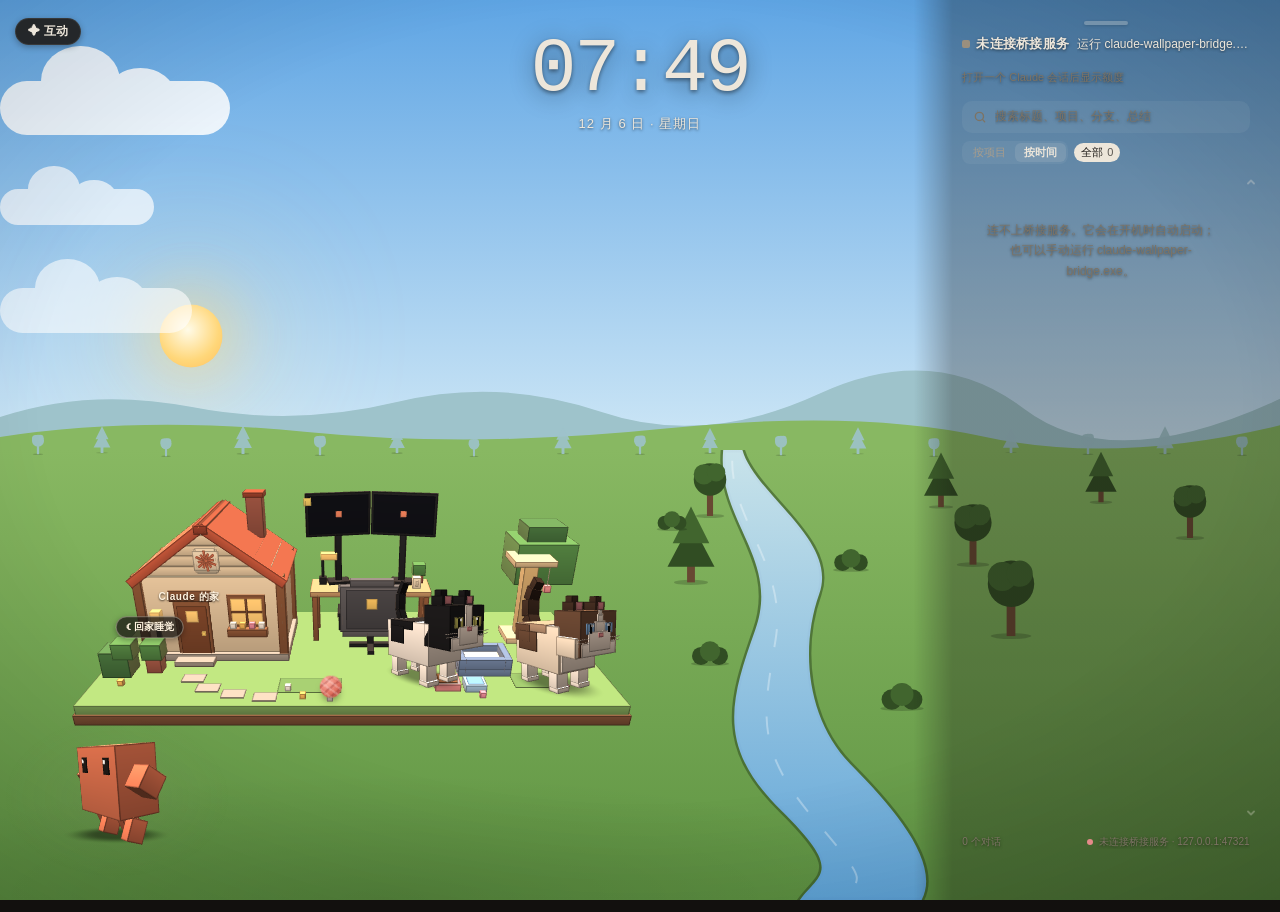
==== commit fd22cd12: "修复搜索框没反应、搜索框重影和额度数字回退 - 搜索：Wallpaper Engine 替换了 setTimeout，额外参数传不到回调，轮询第一步就退出，改用闭包 - 搜索框：原生输入框打开时隐藏页" ====
--- a/wallpaper/index.html
+++ b/wallpaper/index.html
@@ -497,6 +497,8 @@
 }
 .f-search:hover { border-color: rgba(237, 230, 218, 0.2); }
 .f-search.is-typing { border-color: var(--orange); }
+/* 原生输入框盖在上面时，页面自己的文字不画，免得从边缘露出来叠成重影 */
+.f-search.is-typing .f-q { visibility: hidden; }
 .f-search svg { flex: none; color: var(--t3); }
 .f-q { flex: 1; min-width: 0; font-size: var(--fs-m); color: var(--t1); white-space: nowrap; overflow: hidden; text-overflow: ellipsis; }
 .f-q.is-empty { color: var(--t3); }
@@ -1024,7 +1026,7 @@
     const str = v => (typeof v === 'string' ? v : '')
     const num = v => (typeof v === 'number' && isFinite(v) ? v : null)
     const limits = Array.isArray(s.limits)
-      ? s.limits.filter(l => l && typeof l === 'object').map(l => ({ kind: str(l.kind), percent: num(l.percent) || 0, resetsAt: str(l.resetsAt) || null }))
+      ? s.limits.filter(l => l && typeof l === 'object' && l.kind && typeof l.kind === 'string').map(l => ({ kind: str(l.kind), percent: num(l.percent) || 0, resetsAt: str(l.resetsAt) || null }))
       : []
     return {
       id: s.id,
@@ -1115,7 +1117,7 @@
     renderPet(main)
     renderNow(main)
     // 额度面板先定下来，卡片区才知道自己有多高
-    renderQuota(main, list)
+    renderQuota(list)
     renderConn(list)
     scheduleElapsed(main)
     updateDance()
@@ -1261,25 +1263,50 @@
   }
   setTimeout(loadPlan, 500)
   setInterval(() => { if (!isPaused) loadPlan() }, 600000)
-  function renderQuota(main, list) {
-    const source = main && main.limits.length ? main : list.find(s => s.limits.length)
-    let limits = source ? source.limits : []
+  // 会话都闲着时状态不变，不会重绘：额度的重置倒计时和过期归零靠这里走
+  setInterval(() => { if (!isPaused) safeRender() }, 60000)
+  // 每个会话上报的只是它自己最后一次收到回复时的额度，闲着的会话一直留着旧数，不能只看某一个。
+  // 同一个额度窗口里用量只增不减，所以合并所有来源：同类额度取最新的窗口，窗口里取最大值。
+  // 重置时间和最新的相差 10 分钟以内算同一个窗口；窗口已经过了就是还没有新数据，按 0 算。
+  function mergeLimits(sources, now) {
+    const byKind = new Map()
+    for (const limits of sources) {
+      for (const one of limits) {
+        if (!byKind.has(one.kind)) byKind.set(one.kind, [])
+        byKind.get(one.kind).push({ one, at: Date.parse(one.resetsAt) || 0 })
+      }
+    }
+    return [...byKind].map(([kind, items]) => {
+      const newest = items.reduce((a, b) => (b.at > a.at ? b : a))
+      const percents = items.filter(x => newest.at - x.at <= 600000).map(x => Number(x.one.percent) || 0)
+      const expired = newest.at && newest.at <= now
+      return { kind, percent: expired ? 0 : Math.max(...percents), resetsAt: newest.one.resetsAt }
+    })
+  }
+  // 本地存的数据也可能不合格式，用之前先筛一遍
+  function savedQuotaLimits(saved) {
+    if (!saved || !Array.isArray(saved.limits)) return []
+    return saved.limits.filter(l => l && typeof l.kind === 'string' && l.kind && Number.isFinite(l.percent) && (l.resetsAt === null || typeof l.resetsAt === 'string'))
+  }
+  function renderQuota(list) {
+    const saved = store.get('quota')
+    const savedAt = saved && Number.isFinite(saved.at) ? saved.at : 0
+    const savedLimits = savedQuotaLimits(saved)
+    const live = list.filter(s => s.limits.length).map(s => s.limits)
+    // 有会话时，存下来的值只用来防止回退；没有重置时间的额度分不清窗口，存的值不参与，免得旧的大数永远留着
+    const limits = mergeLimits(live.length ? [...live, savedLimits.filter(l => Date.parse(l.resetsAt))] : [savedLimits], Date.now())
     let age = ''
-    if (limits.length) {
-      const saved = store.get('quota')
-      if (!saved || JSON.stringify(saved.limits) !== JSON.stringify(limits) || Date.now() - saved.at > 60000) store.set('quota', { limits, at: Date.now() })
-    } else {
-      const saved = store.get('quota')
-      if (saved && Array.isArray(saved.limits)) {
-        limits = saved.limits
-        const min = Math.round((Date.now() - saved.at) / 60000)
-        age = min < 1 ? '刚刚' : min < 60 ? min + ' 分钟前' : Math.round(min / 60) + ' 小时前'
-      }
+    if (live.length) {
+      if (!saved || JSON.stringify(saved.limits) !== JSON.stringify(limits) || Date.now() - savedAt > 60000) store.set('quota', { limits, at: Date.now() })
+    } else if (limits.length && savedAt) {
+      const min = Math.round((Date.now() - savedAt) / 60000)
+      age = min < 1 ? '刚刚' : min < 60 ? min + ' 分钟前' : Math.round(min / 60) + ' 小时前'
     }
     const key = JSON.stringify(limits) + age + Math.floor(Date.now() / 60000)
     if (key === quotaKey) return
     quotaKey = key
     setText('quotaAge', age)
+    $('quotaAge').hidden = !age
     const rows = $('quotaRows')
     rows.textContent = ''
     if (!limits.length) {
@@ -6267,14 +6294,22 @@
       inputTimer = 0
       let d = null
       try {
-        const res = await fetch(url('/input/state'), { cache: 'no-store' })
+        const res = await fetch(url('/input/state'), { cache: 'no-store', signal: AbortSignal.timeout(3000) })
         if (res.ok) d = await res.json()
       } catch (err) {}
       if (gen !== inputGen) return
-      if (!d || isPaused) return stopInputPoll()
+      if (!d || isPaused) {
+        // 桥接没回应：收起输入框，页面文字重新显示出来
+        if (!d && inputOpened) {
+          inputOpened = false
+          api('/input/close', '').catch(() => {})
+        }
+        return stopInputPoll()
+      }
       setQuery(typeof d.text === 'string' ? d.text : '')
       for (const key of Array.isArray(d.keys) ? d.keys : []) onKey(key)
-      if (d.open) inputTimer = setTimeout(pollInput, 40, gen)
+      // Wallpaper Engine 里 setTimeout 的第三个参数传不到回调，只能用闭包
+      if (d.open) inputTimer = setTimeout(() => pollInput(gen), 40)
       else {
         inputOpened = false
         stopInputPoll()
@@ -6307,11 +6342,12 @@
         return
       }
       // 原生输入框盖在这个位置；页面坐标乘上缩放比就是屏幕物理像素（壁纸铺满主屏，原点相同）
+      // 左边对齐页面文字的起点，点开时字不会跳；右边留出清空按钮
       const r = $('fSearch').getBoundingClientRect()
-      const pad = 34
+      const left = $('fQ').getBoundingClientRect().left
       const dpr = window.devicePixelRatio || 1
       const fontPx = parseFloat(getComputedStyle($('fQ')).fontSize) * dpr
-      const rect = [r.left + pad, r.top + 2, r.width - pad - 34, r.height - 4].map(n => Math.round(n * dpr))
+      const rect = [left, r.top + 2, r.right - 34 - left, r.height - 4].map(n => Math.round(n * dpr))
       stopInputPoll()
       const gen = inputGen
       inputOpened = true
@@ -6326,7 +6362,7 @@
           return
         }
         $('fSearch').classList.add('is-typing')
-        inputTimer = setTimeout(pollInput, 60, gen)
+        inputTimer = setTimeout(() => pollInput(gen), 60)
       } catch (err) {
         inputOpened = false
         toast('搜索框打不开：' + err.message)
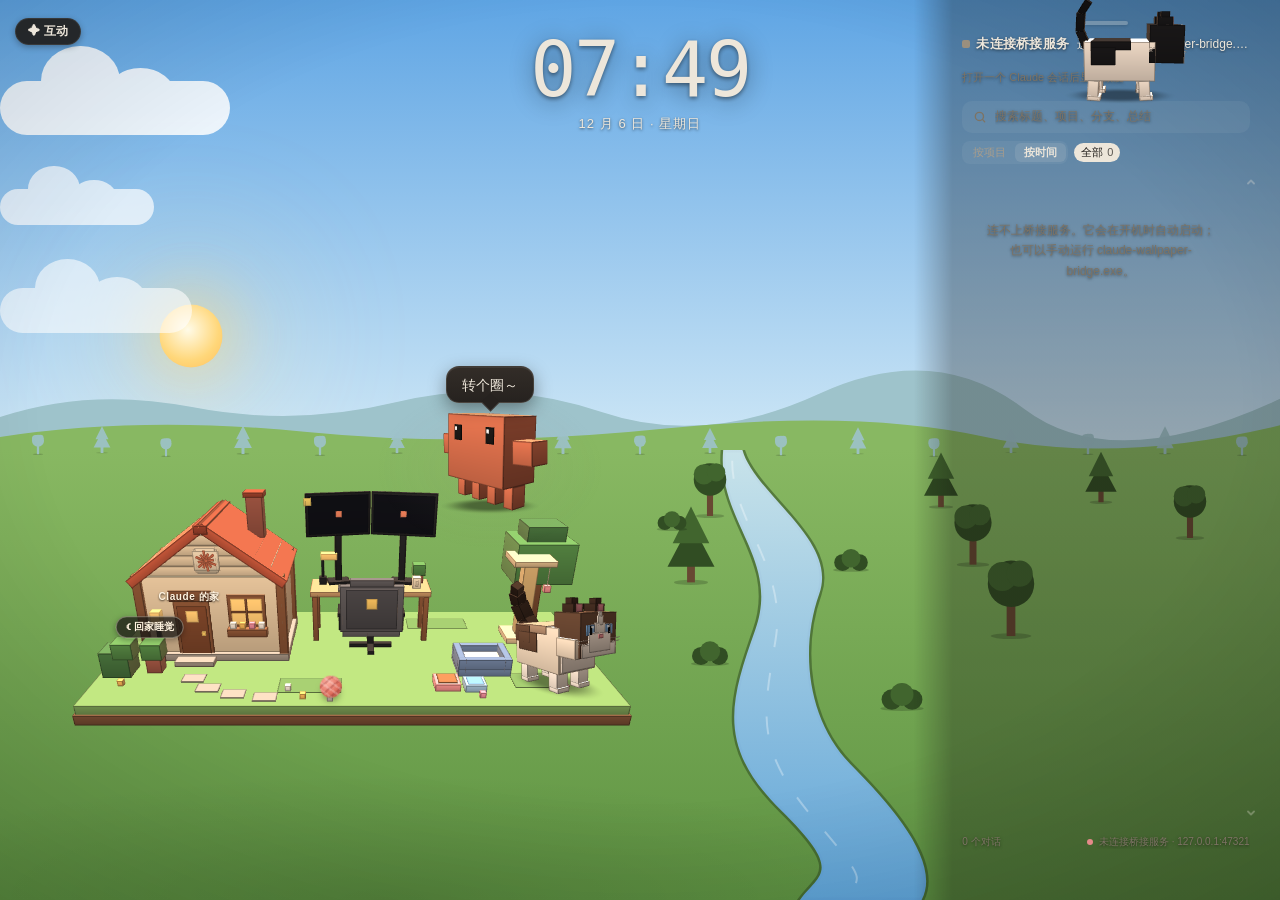
==== commit c3a54598: "额度只采用桌面端当前账号的会话 调用 claude 的其他进程可能登录着另一个账号，也会上报额度。它的窗口重置时间更晚时， 合并结果会盖掉真实额度，并被存进本地存储。  现在只采用 id 在桌面端当前" ====
--- a/wallpaper/index.html
+++ b/wallpaper/index.html
@@ -958,6 +958,7 @@
   const stillSvg = svg => svg.replace(/<style>[\s\S]*?<\/style>/, '')
 
   let sessions = []
+  let desktopCliIds = null // 桌面端当前账号的会话 id，由右侧会话列表读到后填入；null 表示还没读到
   let isOnline = null
   let pinnedId = ''
   let mainId = ''
@@ -1284,20 +1285,32 @@
     })
   }
   // 本地存的数据也可能不合格式，用之前先筛一遍
-  function savedQuotaLimits(saved) {
+  function savedQuotaLimits(saved, desktopIds) {
     if (!saved || !Array.isArray(saved.limits)) return []
+    // 存的值记着来自哪些会话。它们都不在当前账号的列表里，说明桌面端换过账号，不能再用
+    if (!isDemo && desktopIds && Array.isArray(saved.from) && !saved.from.some(id => desktopIds.has(id))) return []
     return saved.limits.filter(l => l && typeof l.kind === 'string' && l.kind && Number.isFinite(l.percent) && (l.resetsAt === null || typeof l.resetsAt === 'string'))
   }
+  // 额度只看桌面端当前账号的会话。别的程序用 CLI 登录跑的 Claude（可能是另一个账号）也会上报额度，
+  // 它的窗口重置时间可能更晚，混进来会把真实额度盖掉。列表还没读到时一个都不算，先显示存下来的值。
+  function quotaSources(list, desktopIds) {
+    if (isDemo) return list.filter(s => s.limits.length)
+    return desktopIds ? list.filter(s => s.limits.length && desktopIds.has(s.id)) : []
+  }
+  // 换键名：旧键里可能存着别的账号的额度，不能再读。演示数据单独存，不混进真实额度
+  const QUOTA_KEY = isDemo ? 'quota.demo' : 'quota.desktop'
+  try { localStorage.removeItem('quota') } catch (err) {}
   function renderQuota(list) {
-    const saved = store.get('quota')
+    const saved = store.get(QUOTA_KEY)
     const savedAt = saved && Number.isFinite(saved.at) ? saved.at : 0
-    const savedLimits = savedQuotaLimits(saved)
-    const live = list.filter(s => s.limits.length).map(s => s.limits)
+    const savedLimits = savedQuotaLimits(saved, desktopCliIds)
+    const sources = quotaSources(list, desktopCliIds)
+    const live = sources.map(s => s.limits)
     // 有会话时，存下来的值只用来防止回退；没有重置时间的额度分不清窗口，存的值不参与，免得旧的大数永远留着
     const limits = mergeLimits(live.length ? [...live, savedLimits.filter(l => Date.parse(l.resetsAt))] : [savedLimits], Date.now())
     let age = ''
     if (live.length) {
-      if (!saved || JSON.stringify(saved.limits) !== JSON.stringify(limits) || Date.now() - savedAt > 60000) store.set('quota', { limits, at: Date.now() })
+      if (!saved || JSON.stringify(saved.limits) !== JSON.stringify(limits) || Date.now() - savedAt > 60000) store.set(QUOTA_KEY, { limits, from: sources.map(s => s.id), at: Date.now() })
     } else if (limits.length && savedAt) {
       const min = Math.round((Date.now() - savedAt) / 60000)
       age = min < 1 ? '刚刚' : min < 60 ? min + ' 分钟前' : Math.round(min / 60) + ' 小时前'
@@ -5840,7 +5853,8 @@
     async function poll() {
       pollTimer = 0
       if (isPaused || pollCtl) return
-      if (document.body.classList.contains('hide-cards')) return schedule(5000)
+      // 只关卡片时还要接着读：额度靠这份列表判断来源
+      if (document.body.classList.contains('hide-cards') && document.body.classList.contains('hide-quota')) return schedule(5000)
       const ctl = new AbortController()
       pollCtl = ctl
       const t = setTimeout(() => ctl.abort(), 15000)
@@ -5861,6 +5875,12 @@
         state.hash = typeof data.h === 'string' ? data.h : ''
         state.now = typeof data.now === 'number' ? data.now : Date.now()
         state.sessions = data.sessions.filter(s => s && typeof s.id === 'string').map(normRow)
+        const ids = new Set(state.sessions.map(s => s.cli).filter(Boolean))
+        const isSame = desktopCliIds && desktopCliIds.size === ids.size && [...ids].every(id => desktopCliIds.has(id))
+        if (!isSame) {
+          desktopCliIds = ids
+          safeRender() // 额度的来源变了，重算
+        }
         render()
       } else if (Date.now() - state.renderedAt > 30000) {
         // 内容没变也隔一会儿重画一次：「几分钟前」要走字
